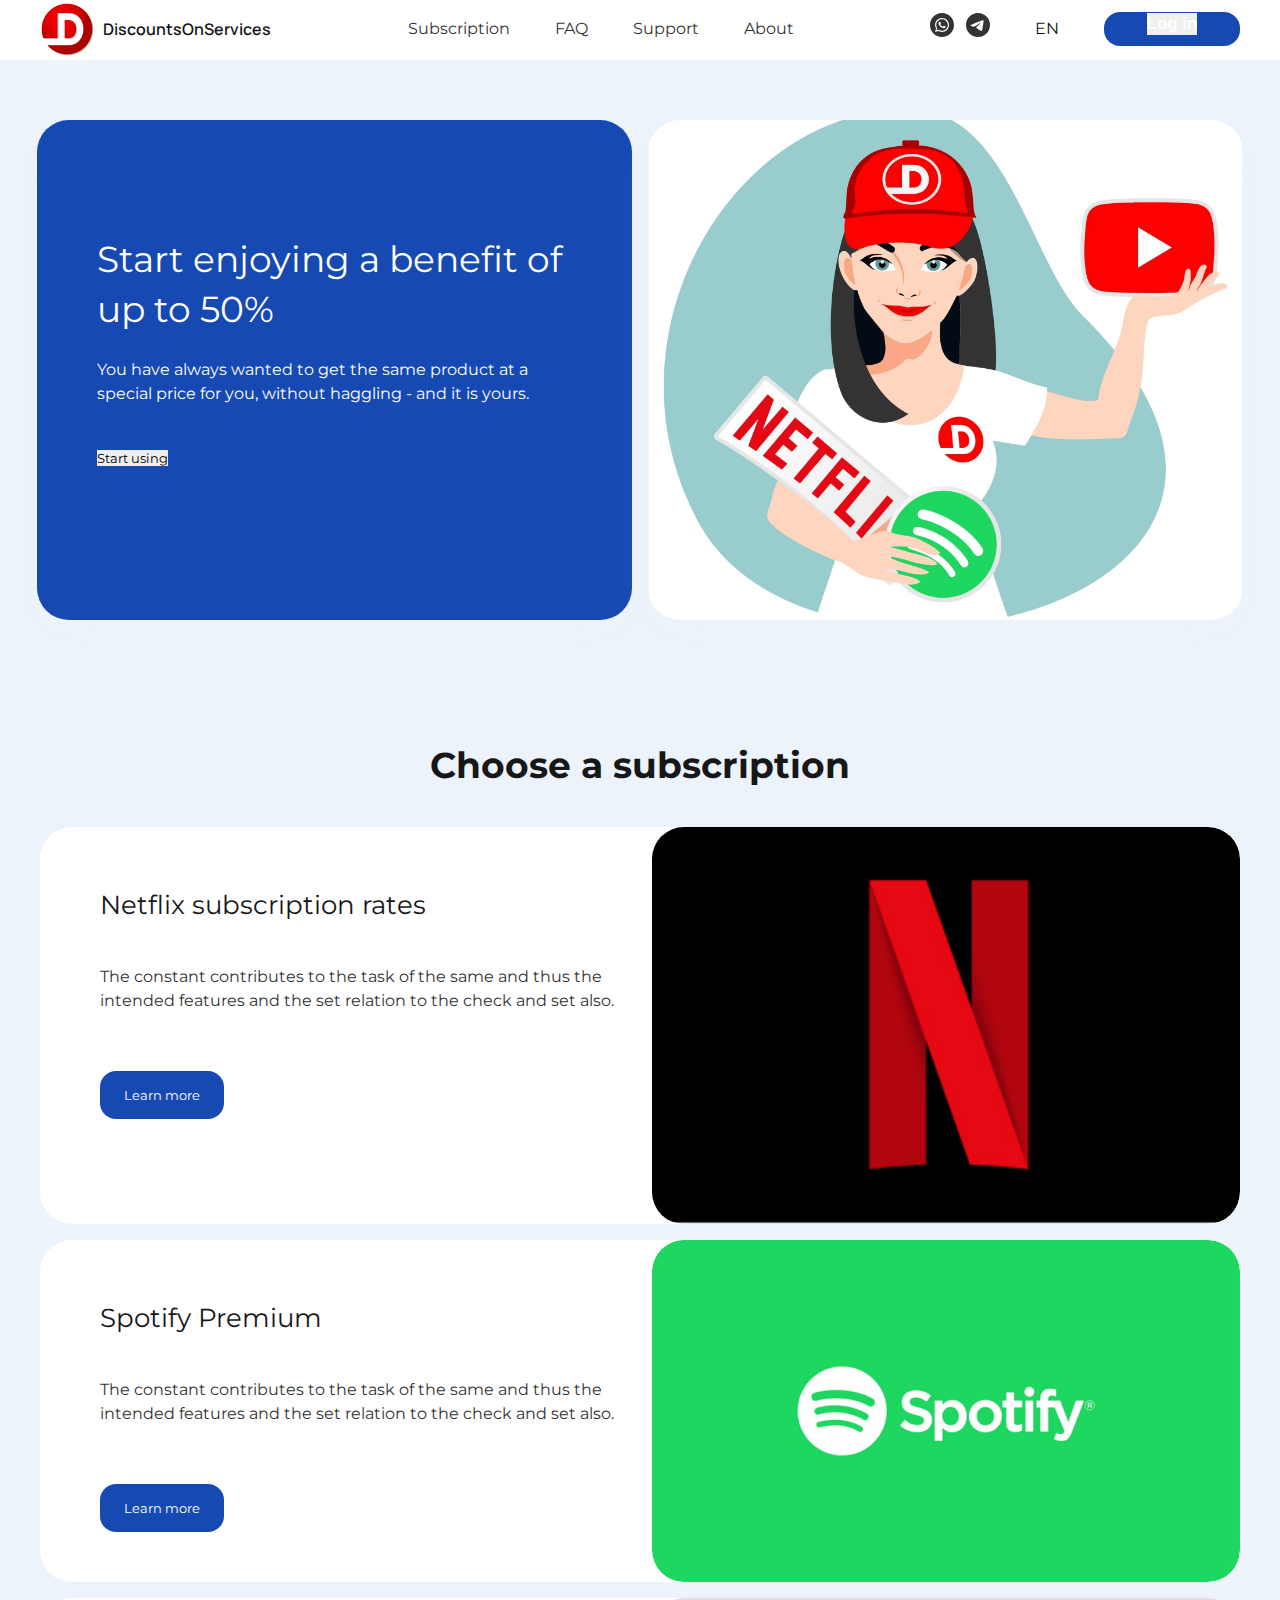
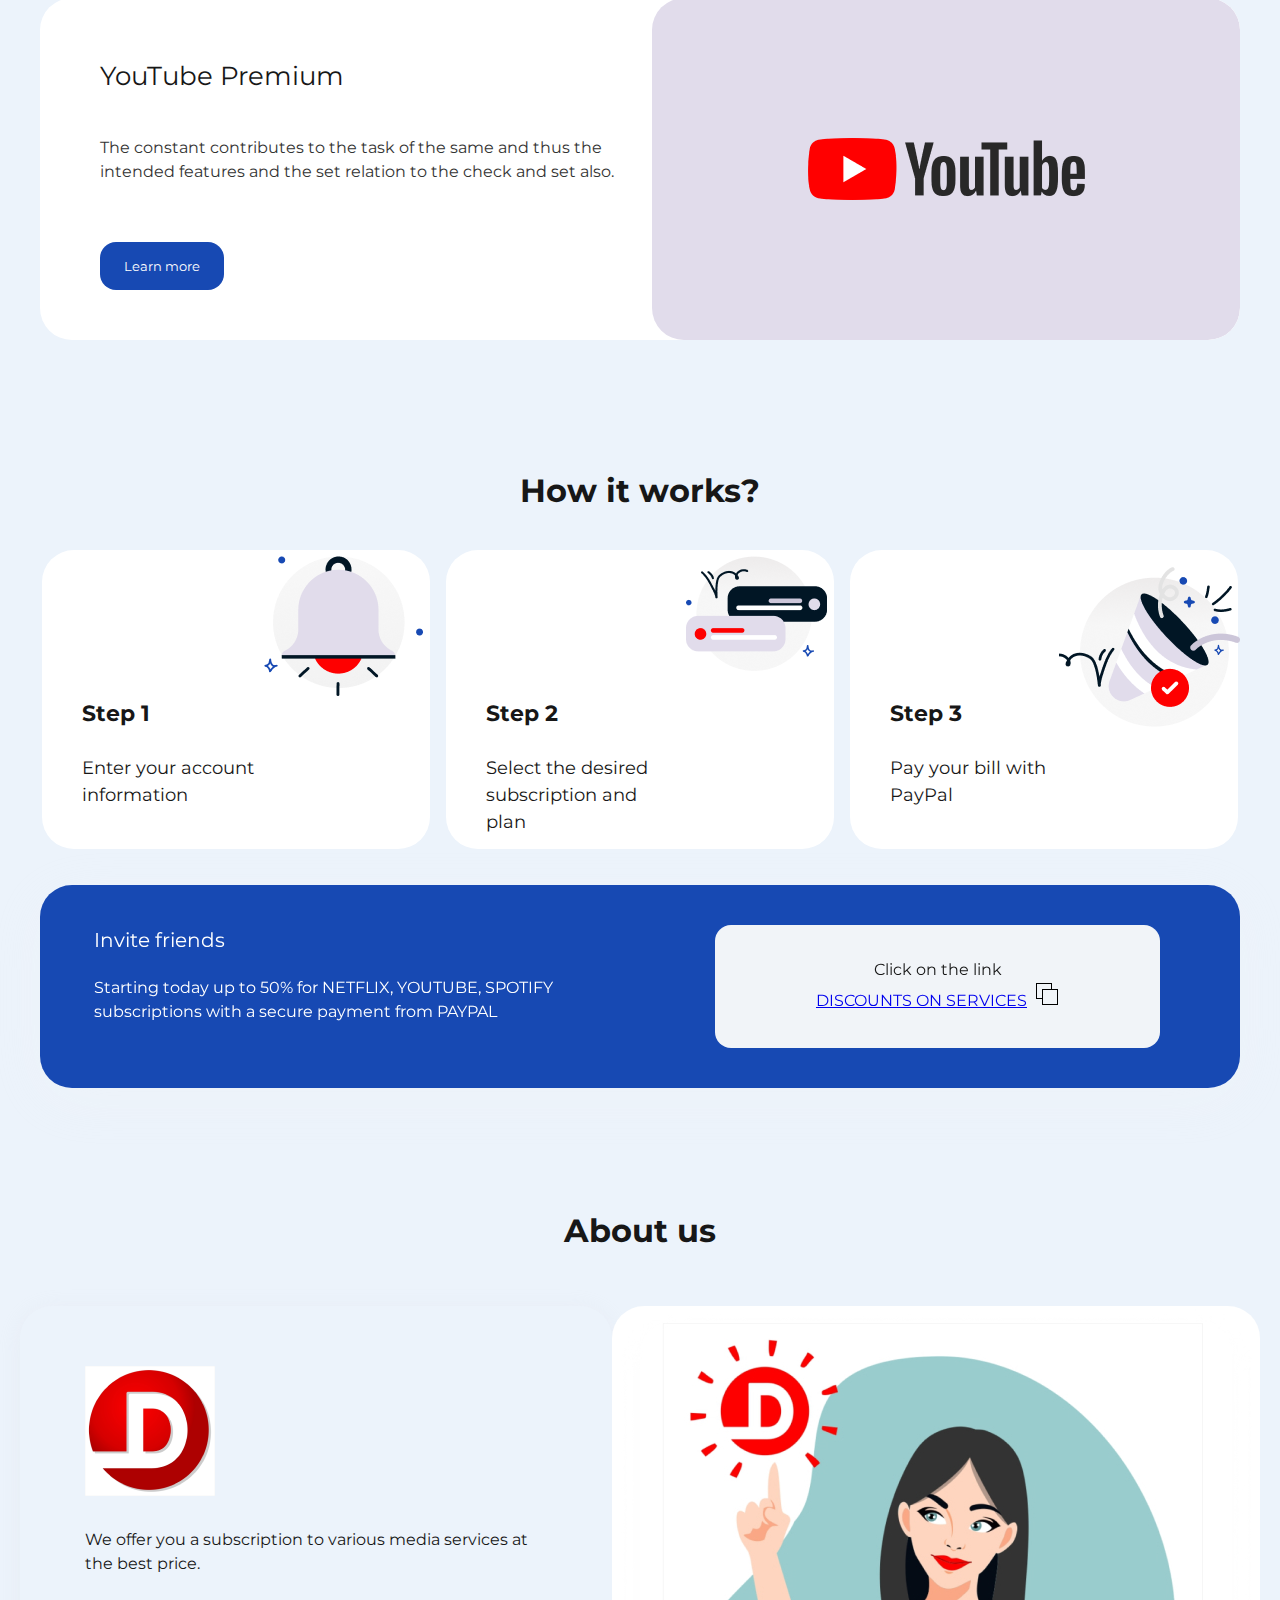
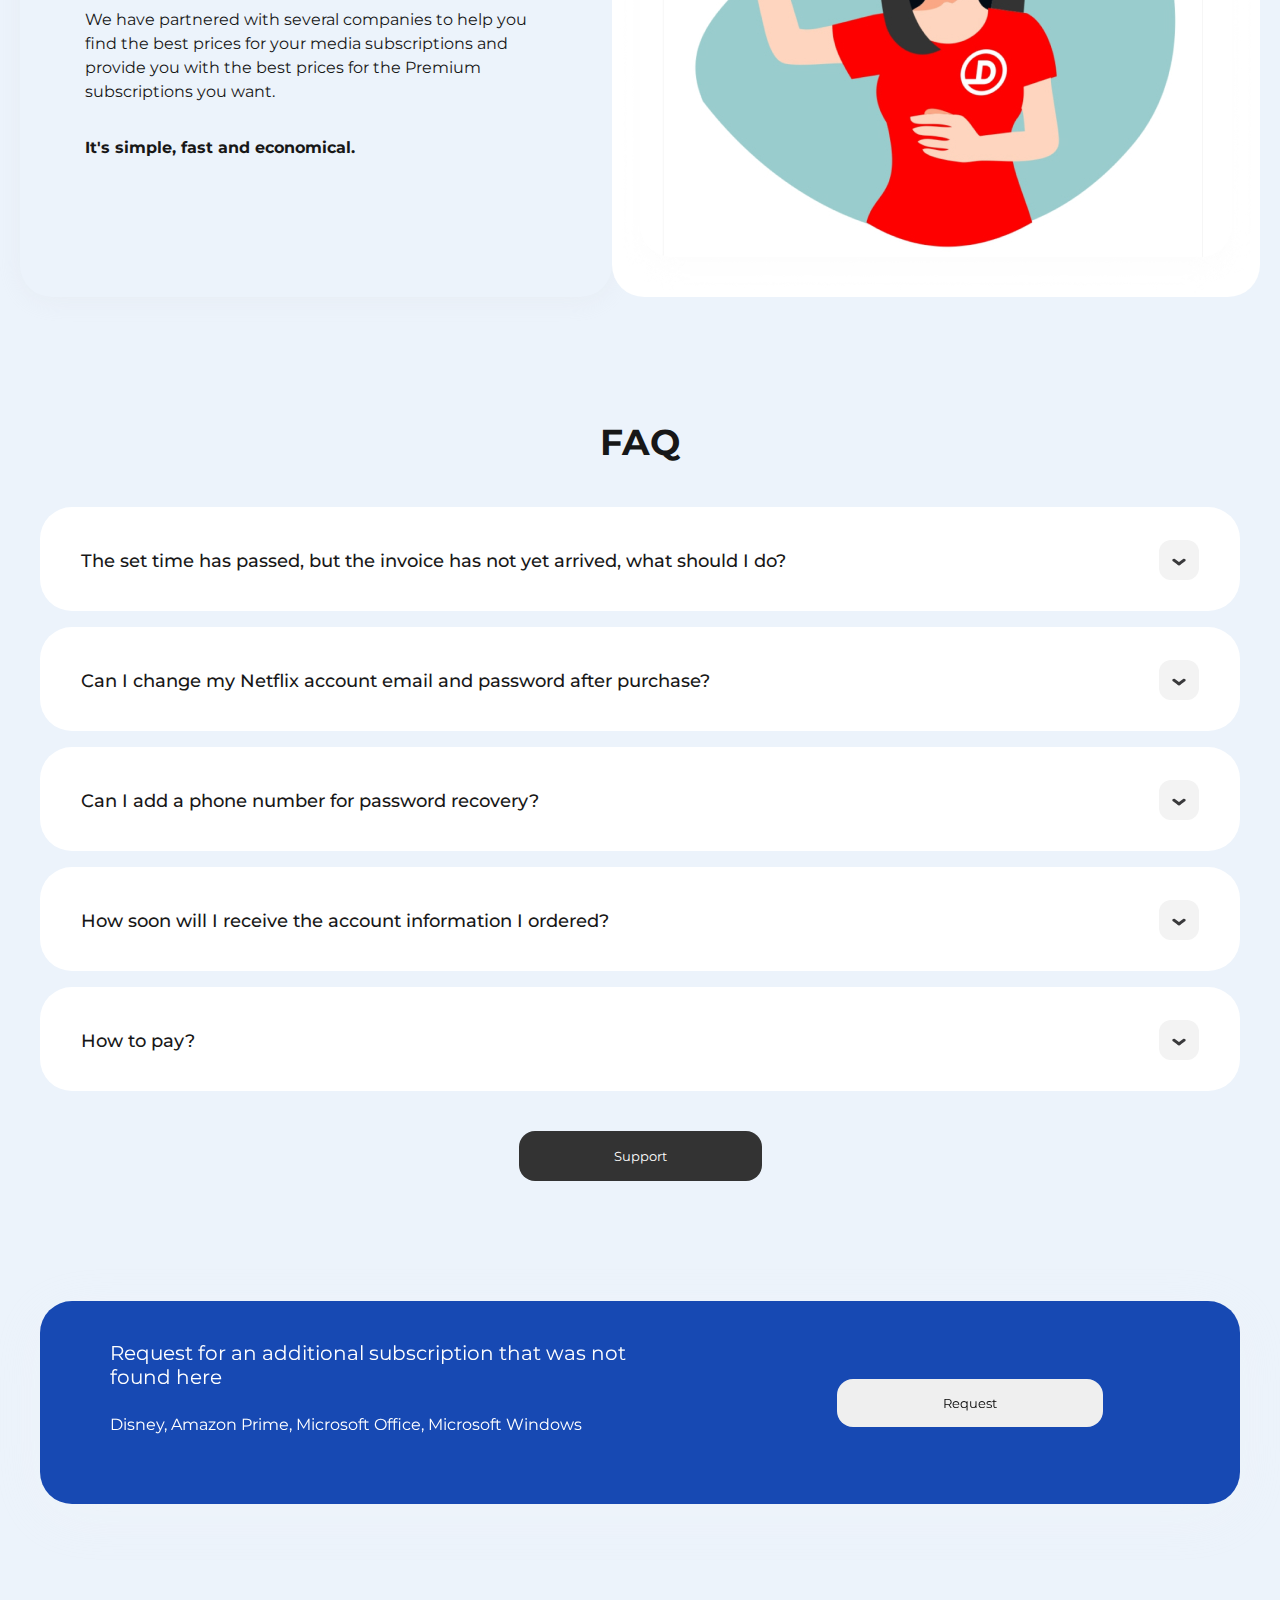
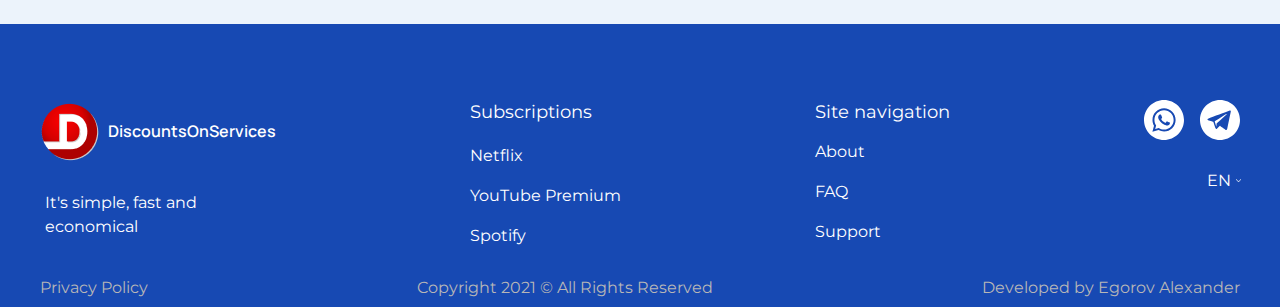
==== index.html @ fcfe224b "added MultiPage 'Only Desktop'" ====
<!DOCTYPE html>
<html lang="en, ru">

<head>
		<meta charset="utf-8"/>
		<!-- <base href="/"> -->

		<title>Simple Starter</title>
		<meta name="description" content="Simple Starter Description"/>

		<meta name="viewport"
					content="width=device-width, initial-scale=1.0, minimum-scale=1.0, maximum-scale=1.0, user-scalable=no"/>

		<link rel="icon" href="images/favicon.png"/>
		<meta property="og:image" content="images/preview.jpg"/>

		<!-- <link rel="stylesheet" href="libs/bootstrap/css/bootstrap-reboot.min.css"> -->
		<link rel="stylesheet" href="libs/bootstrap/css/bootstrap-grid.min.css"/>
		<link rel="stylesheet" href="libs/bootstrap/css/bootstrap.min.css">
		<link href="https://fonts.googleapis.com/css?family=Nunito:regular,500,600,700,800" rel="stylesheet"/>
		<link href="https://fonts.googleapis.com/css?family=Montserrat:regular,500,800" rel="stylesheet"/>
		<link href="https://fonts.googleapis.com/css?family=Inter:regular,500,600,800" rel="stylesheet"/>
		<link href="https://fonts.googleapis.com/css?family=Manrope:regular,500,600,700,800" rel="stylesheet"/>
		<link rel="stylesheet" href="css/main.css"/>
		<link rel="stylesheet" href="css/media.css"/>
</head>


<div class="wrapper">
		<header class="header">
				<div class="container">
						<div class="header__inner">
								<div class="header__logo">
										<div class="header__logo-img">
												<img src="images/logo.png" alt="logo">
										</div>
										<div class="header__logo-text">DiscountsOnServices</div>
								</div>
								<div class="header__menu menu-index">
										<nav class="menu__body">
												<ul class="menu__list">
														<li class="menu__item"><a href="#" class="menu__link">Subscription</a>
																<div class="dropdown-content">
																		<a href="netflix.html">Netflix</a>
																		<a href="youtube.html">YouTube Premium</a>
																		<a href="spotify.html">Spotify</a>
																</div>
														</li>
														<li class="menu__item"><a href="#" class="menu__link">FAQ</a></li>
														<li class="menu__item"><a href="#" class="menu__link">Support</a></li>
														<li class="menu__item"><a href="#" class="menu__link">About</a></li>
												</ul>
										</nav>
								</div>
								<div class="header__links">
										<div class="header__social">
												<div class="header__social-icon">
														<svg class="svg-icon" xmlns="http://www.w3.org/2000/svg" width="24" height="24"
																 viewBox="0 0 24 24">
																<path
																				d="M12.031 6.172c-3.181 0-5.767 2.586-5.768 5.766-.001 1.298.38 2.27 1.019 3.287l-.582 2.128 2.182-.573c.978.58 1.911.928 3.145.929 3.178 0 5.767-2.587 5.768-5.766.001-3.187-2.575-5.77-5.764-5.771zm3.392 8.244c-.144.405-.837.774-1.17.824-.299.045-.677.063-1.092-.069-.252-.08-.575-.187-.988-.365-1.739-.751-2.874-2.502-2.961-2.617-.087-.116-.708-.94-.708-1.793s.448-1.273.607-1.446c.159-.173.346-.217.462-.217l.332.006c.106.005.249-.04.39.298.144.347.491 1.2.534 1.287.043.087.072.188.014.304-.058.116-.087.188-.173.289l-.26.304c-.087.086-.177.18-.076.354.101.174.449.741.964 1.201.662.591 1.221.774 1.394.86s.274.072.376-.043c.101-.116.433-.506.549-.68.116-.173.231-.145.39-.087s1.011.477 1.184.564.289.13.332.202c.045.072.045.419-.1.824zm-3.423-14.416c-6.627 0-12 5.373-12 12s5.373 12 12 12 12-5.373 12-12-5.373-12-12-12zm.029 18.88c-1.161 0-2.305-.292-3.318-.844l-3.677.964.984-3.595c-.607-1.052-.927-2.246-.926-3.468.001-3.825 3.113-6.937 6.937-6.937 1.856.001 3.598.723 4.907 2.034 1.31 1.311 2.031 3.054 2.03 4.908-.001 3.825-3.113 6.938-6.937 6.938z"/>
														</svg>
												</div>
												<div class="header__social-icon">
														<svg class="svg-icon" role="img" width="24" height="24" viewBox="0 0 24 24"
																 xmlns="http://www.w3.org/2000/svg">
																<path
																				d="M11.944 0A12 12 0 0 0 0 12a12 12 0 0 0 12 12 12 12 0 0 0 12-12A12 12 0 0 0 12 0a12 12 0 0 0-.056 0zm4.962 7.224c.1-.002.321.023.465.14a.506.506 0 0 1 .171.325c.016.093.036.306.02.472-.18 1.898-.962 6.502-1.36 8.627-.168.9-.499 1.201-.82 1.23-.696.065-1.225-.46-1.9-.902-1.056-.693-1.653-1.124-2.678-1.8-1.185-.78-.417-1.21.258-1.91.177-.184 3.247-2.977 3.307-3.23.007-.032.014-.15-.056-.212s-.174-.041-.249-.024c-.106.024-1.793 1.14-5.061 3.345-.48.33-.913.49-1.302.48-.428-.008-1.252-.241-1.865-.44-.752-.245-1.349-.374-1.297-.789.027-.216.325-.437.893-.663 3.498-1.524 5.83-2.529 6.998-3.014 3.332-1.386 4.025-1.627 4.476-1.635z"/>
														</svg>
												</div>
										</div>
										<div class="header__lang">
												<div class="dropdown">
														<div class="dropbtn">EN</div>
														<div class="dropdown-content-lang">
																<a href="#">English</a>
																<a href="#">Russian</a>
																<a href="#">Ukraine</a>
														</div>
												</div>
										</div>
										<div class="header__button">
												<button class="btn">Log in</button>
										</div>
								</div>
						</div>
				</div>
		</header>

		<section class="start">
				<div class="container">
						<div class="start__wrapper">
								<div class="start__inner">
										<div class="start__content">
												<div class="start__title">
														Start enjoying a benefit
														of up to 50%
												</div>
												<div class="start__text">
														You have always wanted to get the same product at a special price for you, without haggling
														- and it
														is yours.
												</div>
												<div class="start__button">
														<button type="button" class="star__btn">Start using</button>
												</div>

										</div>
										<div class="start__img">
												<img src="images/002_1024.jpg" alt="image">
										</div>
								</div>
						</div>
				</div>
		</section>

		<section class="subscription">
				<div class="container">
						<div class="subscription__inner">
								<div class="subscription__title title">
										Choose a subscription
								</div>
								<div class="subscription__card">
										<div class="subscription__item">
												<div class="subscription__content">
														<div class="subscription__content-title">Netflix subscription rates</div>
														<div class="subscription__content-text">The constant contributes to the task of the same and
																thus the intended
																features and the set relation to the check and set also.
														</div>
														<div class="subscription__content-button">
																<button class="subscription-btn">Learn more</button>
														</div>
												</div>
												<div class="subscription__content-image">
														<img src="images/netflix.jpg" alt="netflix"/>
												</div>
										</div>
										<div class="subscription__item">
												<div class="subscription__content">
														<div class="subscription__content-title">Spotify Premium</div>
														<div class="subscription__content-text">The constant contributes to the task of the same and
																thus the intended
																features and the set relation to the check and set also.
														</div>
														<div class="subscription__content-button">
																<button class="subscription-btn">Learn more</button>
														</div>
												</div>
												<div class="subscription__content-image">
														<img src="images/spotofy.jpg" alt="netflix">
												</div>
										</div>
										<div class="subscription__item youtube-sub">
												<div class="subscription__content">
														<div class="subscription__content-title">YouTube Premium</div>
														<div class="subscription__content-text">The constant contributes to the task of the same and
																thus the intended
																features and the set relation to the check and set also.
														</div>
														<div class="subscription__content-button">
																<button class="subscription-btn">Learn more</button>
														</div>
												</div>
												<div class="subscription__content-image">
														<img src="images/image%205.png" alt="netflix">
												</div>
										</div>

								</div>
						</div>
				</div>
		</section>
		<section class="works">
				<div class="container">
						<div class="works__inner">
								<div class="works__title">How it works?</div>
								<div class="works__card">
										<div class="works__item">
												<div class="works__icon">
														<img src="images/works1.png" alt="works">
												</div>
												<div class="works__content">
														<div class="works__content-title">Step 1</div>
														<div class="works__content-text">Enter your account information</div>
												</div>
										</div>
										<div class="works__item">
												<div class="works__icon">
														<img src="images/works2.png" alt="works">
												</div>
												<div class="works__content">
														<div class="works__content-title">Step 2</div>
														<div class="works__content-text">Select the desired subscription and plan</div>
												</div>
										</div>
										<div class="works__item">
												<div class="works__icon">
														<img src="images/works3.png" alt="works">
												</div>
												<div class="works__content">
														<div class="works__content-title">Step 3</div>
														<div class="works__content-text">Pay your bill with PayPal</div>
												</div>
										</div>
								</div>
						</div>
						<div class="friends">
								<div class="friends__content">
										<div class="friends__title">Invite friends</div>
										<div class="friends__text">Starting today up to 50% for NETFLIX, YOUTUBE, SPOTIFY
												subscriptions with a
												secure payment from PAYPAL
										</div>
								</div>
								<div class="friends__link">
										<div class="friends__link-title">Click on the link</div>
										<div class="friends__link-copy"><a href="https://t.me/DiscountsOnServices_bot?start=343964809">Discounts
												On Services</a><span class="friends__link-svg"><svg width="24" height="24"
																																						xmlns="http://www.w3.org/2000/svg"
																																						fill-rule="evenodd"
																																						clip-rule="evenodd">
										<path d="M17 7h6v16h-16v-6h-6v-16h16v6zm5 1h-14v14h14v-14zm-6-1v-5h-14v14h5v-9h9z"/>
									</svg></span></div>
								</div>
						</div>
				</div>
		</section>
		<div class="about">
				<div class="container">
						<div class="about__inner">
								<div class="about__title">About us</div>
								<div class="about__content">
										<div class="about__simple">
												<div class="about__simple-content">
														<div class="about__simple-icon">
																<img src="images/about-logo.png" alt="">
														</div>
														<p class="about__simple-text">We offer you a subscription to various media services at the best
																price.</p>
														<p class="about__simple-text">We have partnered with several companies to help you find the best
																prices for your
																media subscriptions and provide you with the best prices for the Premium subscriptions
																you want.</p>
														<p class="about__simple-text"><b>It's simple, fast and economical.</b></p>
												</div>
										</div>
										<div class="about__image">
												<img src="images/about-image.jpg" alt="">
										</div>
								</div>
						</div>
				</div>
		</div>
		<section class="faq">
				<div class="container">
						<div class="faq__inner">
								<div class="faq__title title">FAQ</div>
								<div class="faq__menu">
										<ul class="faq-menu__list">
												<li class="faq-menu__item">
														<div class="faq-item__content">
																The set time has passed, but the invoice has not yet arrived, what should I do?
														</div>
														<ul class="faq-sub-menu__list">
																<li class="faq-sub-menu__item">
																		<div class="faq-sub-item__content">Какой-то текст, появится в будующем</div>
																</li>
														</ul>
												</li>
												<li class="faq-menu__item">
														<div class="faq-item__content">
																Can I change my Netflix account email and password after purchase?
														</div>
														<ul class="faq-sub-menu__list">
																<li class="faq-sub-menu__item">
																		<div class="faq-sub-item__content">Какой-то текст, появится в будующем</div>
																</li>
														</ul>
												</li>
												<li class="faq-menu__item">
														<div class="faq-item__content">
																Can I add a phone number for password recovery?
														</div>
														<ul class="faq-sub-menu__list">
																<li class="faq-sub-menu__item">
																		<div class="faq-sub-item__content">Какой-то текст, появится в будующем</div>
																</li>
														</ul>
												</li>
												<li class="faq-menu__item">
														<div class="faq-item__content">
																How soon will I receive the account information I ordered?
														</div>
														<ul class="faq-sub-menu__list">
																<li class="faq-sub-menu__item">
																		<div class="faq-sub-item__content">Какой-то текст, появится в будующем</div>
																</li>
														</ul>
												</li>
												<li class="faq-menu__item">
														<div class="faq-item__content">
																How to pay?
														</div>
														<ul class="faq-sub-menu__list">
																<li class="faq-sub-menu__item">
																		<div class="faq-sub-item__content">Payment options we currently have: PayPal,
																				Bitcoin.
																		</div>
																</li>
														</ul>
												</li>
										</ul>
								</div>
								<div class="faq__button">
										<button class="faqBtn" type="button">Support</button>
								</div>
								<div class="friends friends-home-page">
										<div class="friends__content friends-home-page__content">
												<div class="friends__title friends-home-page__title">Request for an additional subscription that
														was not
														found here
												</div>
												<div class="friends__text friends-home-page__text">Disney, Amazon Prime, Microsoft Office,
														Microsoft Windows
												</div>
										</div>
										<div class="friends__link friends-home-page__link">
												<button class="faq__links">Request</button>
										</div>
								</div>
						</div>
				</div>

		</section>


		<footer class="footer">
				<div class="container">
						<div class="footer__inner">
								<div class="footer__logo">
										<div class="header__logo">
												<div class="header__logo-img">
														<a href="index.html"><img src="images/footerLogo.png" alt="logo"></a>
												</div>
												<div class="header__logo-text">DiscountsOnServices</div>
										</div>
										<div class="footer__logo-text">
												It's simple, fast and economical
										</div>
								</div>
								<div class="footer__subscriptions">
										<div class="subscriptions__title">
												Subscriptions
										</div>
										<ul class="subscript__site">
												<li class="subscript__item"><a href="netflix.html">Netflix</a></li>
												<li class="subscript__item"><a href="youtube.html">YouTube Premium</a></li>
												<li class="subscript__item"><a href="spotify.html">Spotify</a></li>
										</ul>
								</div>
								<div class="footer__nav">
										<div class="subscriptions__title">
												Site navigation
										</div>
										<ul class="subscriptions__site">
												<li class="subscriptions__item"><a href="#">About</a></li>
												<li class="subscriptions__item"><a href="#">FAQ</a></li>
												<li class="subscriptions__item"><a href="#">Support</a></li>
										</ul>
								</div>
								<div class="footer__social">
										<div class="header__social">
												<div class="header__social-icon">
														<svg class="svg-icon" xmlns="http://www.w3.org/2000/svg" width="40" height="40"
																 viewBox="0 0 24 24">
																<path
																				d="M12.031 6.172c-3.181 0-5.767 2.586-5.768 5.766-.001 1.298.38 2.27 1.019 3.287l-.582 2.128 2.182-.573c.978.58 1.911.928 3.145.929 3.178 0 5.767-2.587 5.768-5.766.001-3.187-2.575-5.77-5.764-5.771zm3.392 8.244c-.144.405-.837.774-1.17.824-.299.045-.677.063-1.092-.069-.252-.08-.575-.187-.988-.365-1.739-.751-2.874-2.502-2.961-2.617-.087-.116-.708-.94-.708-1.793s.448-1.273.607-1.446c.159-.173.346-.217.462-.217l.332.006c.106.005.249-.04.39.298.144.347.491 1.2.534 1.287.043.087.072.188.014.304-.058.116-.087.188-.173.289l-.26.304c-.087.086-.177.18-.076.354.101.174.449.741.964 1.201.662.591 1.221.774 1.394.86s.274.072.376-.043c.101-.116.433-.506.549-.68.116-.173.231-.145.39-.087s1.011.477 1.184.564.289.13.332.202c.045.072.045.419-.1.824zm-3.423-14.416c-6.627 0-12 5.373-12 12s5.373 12 12 12 12-5.373 12-12-5.373-12-12-12zm.029 18.88c-1.161 0-2.305-.292-3.318-.844l-3.677.964.984-3.595c-.607-1.052-.927-2.246-.926-3.468.001-3.825 3.113-6.937 6.937-6.937 1.856.001 3.598.723 4.907 2.034 1.31 1.311 2.031 3.054 2.03 4.908-.001 3.825-3.113 6.938-6.937 6.938z"/>
														</svg>
												</div>
												<div class="header__social-icon">
														<svg class="svg-icon" width="40" height="40" xmlns="http://www.w3.org/2000/svg"
																 xml:space="preserve"
																 style="fill-rule:evenodd;clip-rule:evenodd;stroke-linejoin:round;stroke-miterlimit:1.41421;"
																 viewBox="0 0 24 24">
											<path
															d="M12,0c-6.626,0 -12,5.372 -12,12c0,6.627 5.374,12 12,12c6.627,0 12,-5.373 12,-12c0,-6.628 -5.373,-12 -12,-12Zm3.224,17.871c0.188,0.133 0.43,0.166 0.646,0.085c0.215,-0.082 0.374,-0.267 0.422,-0.491c0.507,-2.382 1.737,-8.412 2.198,-10.578c0.035,-0.164 -0.023,-0.334 -0.151,-0.443c-0.129,-0.109 -0.307,-0.14 -0.465,-0.082c-2.446,0.906 -9.979,3.732 -13.058,4.871c-0.195,0.073 -0.322,0.26 -0.316,0.467c0.007,0.206 0.146,0.385 0.346,0.445c1.381,0.413 3.193,0.988 3.193,0.988c0,0 0.847,2.558 1.288,3.858c0.056,0.164 0.184,0.292 0.352,0.336c0.169,0.044 0.348,-0.002 0.474,-0.121c0.709,-0.669 1.805,-1.704 1.805,-1.704c0,0 2.084,1.527 3.266,2.369Zm-6.423,-5.062l0.98,3.231l0.218,-2.046c0,0 3.783,-3.413 5.941,-5.358c0.063,-0.057 0.071,-0.153 0.019,-0.22c-0.052,-0.067 -0.148,-0.083 -0.219,-0.037c-2.5,1.596 -6.939,4.43 -6.939,4.43Z"/>
										</svg>
												</div>
										</div>
										<div class="header__lang">
												<div class="dropdown">
														<div class="dropbtn">EN</div>
														<div class="dropdown-content-lang">
																<a href="#">English</a>
																<a href="#">Russian</a>
																<a href="#">Ukraine</a>
														</div>
												</div>
										</div>
								</div>
						</div>
						<div class="copyright__content">
								<div class="privacy">
										Privacy Policy
								</div>
								<div class="copy">
										Copyright 2021 © All Rights Reserved
								</div>
								<div class="devBy">
										Developed by Egorov Alexander
								</div>
						</div>
				</div>
		</footer>
</div>

<script src="libs/jquery/jquery-3.6.0.min.js" defer></script>
<script src="js/common.js" defer></script>

</html>
---- css/main.css ----
@charset "UTF-8";
/*Обнуление*/
* {
  padding: 0;
  margin: 0;
  border: 0;
}

*,
*:before,
*:after {
  -webkit-box-sizing: border-box;
  box-sizing: border-box;
}

:focus,
:active {
  outline: none;
}

a:focus,
a:active {
  outline: none;
}

nav,
footer,
header,
aside {
  display: block;
}

html,
body {
  height: 100%;
  width: 100%;
  font-size: 100%;
  line-height: 1;
  font-size: 14px;
  -ms-text-size-adjust: 100%;
  -moz-text-size-adjust: 100%;
  -webkit-text-size-adjust: 100%;
}

input,
button,
textarea {
  font-family: inherit;
}

input::-ms-clear {
  display: none;
}

button {
  cursor: pointer;
}

button::-moz-focus-inner {
  padding: 0;
  border: 0;
}

a,
a:visited {
  text-decoration: none;
}

a:hover {
  text-decoration: none;
}

ul {
  padding: 0;
  margin: 0;
}

ul li {
  list-style: none;
  padding: 0;
  margin: 0;
}

img {
  vertical-align: top;
}

h1,
h2,
h3,
h4,
h5,
h6 {
  font-size: inherit;
  font-weight: 400;
}

/*--------------------*/
body {
  font-family: "Montserrat", "Nunito", serif;
  background: #ecf3fb;
  color: #171717;
  font-size: 16px;
  font-weight: 400;
  line-height: 150%;
}

.wrapper {
  min-height: 100%;
  overflow: hidden;
}

.container {
  width: 1200px;
  margin: 0 auto;
}

.header {
  height: 60px;
  background-color: #fff;
}
.header__inner {
  display: -webkit-box;
  display: -ms-flexbox;
  display: flex;
  -webkit-box-pack: justify;
  -ms-flex-pack: justify;
  justify-content: space-between;
  -webkit-box-align: center;
  -ms-flex-align: center;
  align-items: center;
}
.header__logo {
  display: -webkit-box;
  display: -ms-flexbox;
  display: flex;
  -webkit-box-align: center;
  -ms-flex-align: center;
  align-items: center;
}
.header__logo-img {
  margin-top: 2px;
}
.header__logo-img img {
  width: 100%;
  display: block;
}
.header__logo-text {
  font-family: Manrope, serif;
  font-weight: 600;
  margin-left: 8px;
  color: #171717;
}
.header__links {
  display: -webkit-box;
  display: -ms-flexbox;
  display: flex;
  -webkit-box-pack: justify;
  -ms-flex-pack: justify;
  justify-content: space-between;
  gap: 40px;
}
.header__social {
  display: -webkit-box;
  display: -ms-flexbox;
  display: flex;
  -webkit-box-align: center;
  -ms-flex-align: center;
  align-items: center;
  gap: 12px;
}
.header__social-icon {
  cursor: pointer;
}
.header__social-icon .svg-icon {
  fill: #333;
}
.header__social-icon svg:hover {
  fill: #1749b3;
  -webkit-transition: all 0.3s ease-in;
  transition: all 0.3s ease-in;
}
.header__social-icon svg:active {
  fill: #4b84fd;
  -webkit-transition: all 0.3s ease-in;
  transition: all 0.3s ease-in;
}
.header__lang {
  display: -webkit-box;
  display: -ms-flexbox;
  display: flex;
  -webkit-box-align: center;
  -ms-flex-align: center;
  align-items: center;
}
.header__button {
  min-width: 136px;
  background-color: #1749b3;
  border-radius: 16px;
  text-align: center;
  padding: 0 5px;
  -webkit-transition: all 0.3s ease-in;
  transition: all 0.3s ease-in;
}
.header__button:hover {
  background-color: #fff;
  border: 1px solid #1749b3;
  -webkit-transition: all 0.3s ease-in;
  transition: all 0.3s ease-in;
}
.header__button:hover .btn {
  color: #171717;
  -webkit-transition: all 0.3s ease-in;
  transition: all 0.3s ease-in;
}
.header__button:active {
  border: none;
  background: #4b84fd;
  -webkit-transition: all 0.3s ease-in;
  transition: all 0.3s ease-in;
}
.header__button:active .btn {
  color: #fff;
  -webkit-transition: all 0.3s ease-in;
  transition: all 0.3s ease-in;
}

.menu__list {
  display: -webkit-box;
  display: -ms-flexbox;
  display: flex;
  gap: 45px;
  margin: 0;
  position: relative;
}
.menu__item:first-child:after {
  background: rgba(0, 0, 0, 0) url("https://cdn3.iconfinder.com/data/icons/google-material-design-icons/48/ic_keyboard_arrow_down_48px-16.png") no-repeat scroll center center;
  content: "";
  height: 16px;
  position: absolute;
  left: 103px;
  top: 5px;
  width: 16px;
}
.menu__link {
  color: #333;
  -webkit-transition: all 0.3s ease-in;
  transition: all 0.3s ease-in;
}
.menu__link:hover {
  color: #1749b3;
  -webkit-transition: all 0.3s ease-in;
  transition: all 0.3s ease-in;
}
.menu__link:active {
  color: #4b84fd;
  -webkit-transition: all 0.3s ease-in;
  transition: all 0.3s ease-in;
}

.dropdown-content {
  display: none;
  position: absolute;
  top: 50px;
  left: 0;
  background-color: #f9f9f9;
  color: #333;
  width: 205px;
  -webkit-box-shadow: 0 20px 48px rgba(177, 177, 177, 0.4);
          box-shadow: 0 20px 48px rgba(177, 177, 177, 0.4);
  border-radius: 16px;
  -webkit-transition: all 0.6s;
  transition: all 0.6s;
}
.dropdown-content:active, .dropdown-content .dropdown-content-lang.active {
  display: block;
  -webkit-transition: all 0.6s;
  transition: all 0.6s;
}
.dropdown-content a {
  color: #333;
  text-decoration: none;
  display: block;
  padding: 25px 25px 5px 25px;
  -webkit-transition: all 0.3s ease-in;
  transition: all 0.3s ease-in;
}
.dropdown-content a:last-child {
  padding-top: 20px;
  padding-bottom: 25px;
}
.dropdown-content a:hover {
  color: #1749b3;
  -webkit-transition: all 0.3s ease-in;
  transition: all 0.3s ease-in;
}
.dropdown-content.active {
  display: block;
  -webkit-transition: all 0.6s;
  transition: all 0.6s;
}

.dropdown {
  position: relative;
  display: inline-block;
}

.dropbtn {
  padding: 5px;
  cursor: pointer;
}
.dropbtn:after {
  background: rgba(0, 0, 0, 0) url("https://cdn3.iconfinder.com/data/icons/google-material-design-icons/48/ic_keyboard_arrow_down_48px-16.png") no-repeat scroll center center;
  content: "";
  height: 16px;
  position: absolute;
  left: 28px;
  top: 9px;
  width: 16px;
}

.dropdown-content-lang {
  display: none;
  position: absolute;
  top: 55px;
  left: 0;
  background-color: #f9f9f9;
  color: #333;
  -webkit-box-shadow: 0 20px 48px rgba(177, 177, 177, 0.4);
  box-shadow: 0 20px 48px rgba(177, 177, 177, 0.4);
  border-radius: 16px;
  width: 114px;
  -webkit-transition: all 0.6s;
  transition: all 0.6s;
}
.dropdown-content-lang a {
  color: #333;
  text-decoration: none;
  display: block;
  padding: 25px 25px 5px 25px;
  -webkit-transition: all 0.3s ease-in;
  transition: all 0.3s ease-in;
}
.dropdown-content-lang a:last-child {
  padding-top: 20px;
  padding-bottom: 25px;
}
.dropdown-content-lang a:hover {
  color: #1749b3;
  -webkit-transition: all 0.3s ease-in;
  transition: all 0.3s ease-in;
}
.dropdown-content-lang.active {
  display: block;
  -webkit-transition: all 0.6s;
  transition: all 0.6s;
}

.btn {
  color: #fff;
  font-size: 17px;
  line-height: 22px;
  font-weight: 700;
  font-family: Arial, Helvetica, sans-serif;
}

.btn-check:focus + .btn,
.btn:focus {
  outline: 0;
  -webkit-box-shadow: none;
  box-shadow: none;
}

.start {
  margin-top: 60px;
}
.start__wrapper {
  display: -webkit-box;
  display: -ms-flexbox;
  display: flex;
  -webkit-box-orient: vertical;
  -webkit-box-direction: normal;
      -ms-flex-direction: column;
          flex-direction: column;
  -webkit-box-align: center;
      -ms-flex-align: center;
          align-items: center;
}
.start__inner {
  display: -webkit-box;
  display: -ms-flexbox;
  display: flex;
  gap: 16px;
}
.start__content {
  width: 595px;
  max-height: 500px;
  background-color: #1749b3;
  border-radius: 32px;
  display: -webkit-box;
  display: -ms-flexbox;
  display: flex;
  -webkit-box-orient: vertical;
  -webkit-box-direction: normal;
      -ms-flex-direction: column;
          flex-direction: column;
  padding: 114px 60px;
  color: #FFF;
  -webkit-box-shadow: 0 12px 28px rgba(244, 245, 245, 0.2);
          box-shadow: 0 12px 28px rgba(244, 245, 245, 0.2);
}
.start__title {
  font-size: 36px;
  line-height: 50px;
  margin-bottom: 24px;
}
.start__text {
  margin-bottom: 40px;
}
.start__img {
  width: 595px;
  height: 500px;
  border-radius: 32px;
  -webkit-box-shadow: 0 12px 28px rgba(244, 245, 245, 0.2);
          box-shadow: 0 12px 28px rgba(244, 245, 245, 0.2);
  overflow: hidden;
}
.start__img img {
  width: 100%;
  height: 100%;
  -o-object-fit: cover;
     object-fit: cover;
  display: block;
}
.start__btn {
  width: 207px;
  min-height: 54px;
  border-radius: 16px;
  font-size: 17px;
  background-color: #FFF;
  color: #171717;
}

.subscription {
  margin-top: 120px;
}
.subscription__inner {
  display: -webkit-box;
  display: -ms-flexbox;
  display: flex;
  -webkit-box-orient: vertical;
  -webkit-box-direction: normal;
      -ms-flex-direction: column;
          flex-direction: column;
  -webkit-box-align: center;
      -ms-flex-align: center;
          align-items: center;
}
.subscription__card {
  display: -webkit-box;
  display: -ms-flexbox;
  display: flex;
  -webkit-box-orient: vertical;
  -webkit-box-direction: normal;
      -ms-flex-direction: column;
          flex-direction: column;
  gap: 16px;
  margin-top: 37px;
}
.subscription__item {
  display: -webkit-box;
  display: -ms-flexbox;
  display: flex;
  background: #FFFFFF;
  min-height: 342px;
  border-radius: 32px;
  overflow: hidden;
}
.subscription__content {
  display: -webkit-box;
  display: -ms-flexbox;
  display: flex;
  -webkit-box-orient: vertical;
  -webkit-box-direction: normal;
      -ms-flex-direction: column;
          flex-direction: column;
  gap: 20px;
  width: 612px;
}
.subscription__content-title {
  font-size: 26px;
  line-height: 36px;
  color: #171717;
  margin: 60px 0 22px 60px;
}
.subscription__content-text {
  font-size: 16px;
  line-height: 24px;
  font-weight: 400;
  color: #333333;
  margin-left: 60px;
  padding-right: 10px;
}
.subscription__content-button {
  margin: 38px 0 0 60px;
}
.subscription__content-button button {
  background: #1749B3;
  color: #FFFFFF;
  border-radius: 16px;
  padding: 16px 24px;
}
.subscription__content-button:hover button {
  background-color: #fff;
  border: 1px solid #1749b3;
  -webkit-transition: all 0.3s ease-in;
  transition: all 0.3s ease-in;
  color: #171717;
}
.subscription__content-button:active button {
  border: none;
  color: #FFF;
  background: #4b84fd;
  -webkit-transition: all 0.3s ease-in;
  transition: all 0.3s ease-in;
}
.subscription__content-image {
  background: #e1dceb;
  width: 588px;
  border-radius: 32px;
  display: -webkit-box;
  display: -ms-flexbox;
  display: flex;
  -webkit-box-align: center;
      -ms-flex-align: center;
          align-items: center;
  -webkit-box-pack: center;
      -ms-flex-pack: center;
          justify-content: center;
  overflow: hidden;
}
.subscription__content-image img {
  width: 100%;
  height: 100%;
  display: block;
}

.youtube-sub img {
  width: 279px;
  height: 62px;
  display: block;
}

.works {
  margin-top: 128px;
}
.works__inner {
  display: -webkit-box;
  display: -ms-flexbox;
  display: flex;
  -webkit-box-align: center;
      -ms-flex-align: center;
          align-items: center;
  -webkit-box-orient: vertical;
  -webkit-box-direction: normal;
      -ms-flex-direction: column;
          flex-direction: column;
}
.works__title {
  font-size: 32px;
  font-weight: 700;
  line-height: 45px;
}
.works__card {
  display: -webkit-box;
  display: -ms-flexbox;
  display: flex;
  gap: 16px;
  margin: 37px 0 20px 0;
}
.works__item {
  width: 388px;
  min-height: 299px;
  display: -webkit-box;
  display: -ms-flexbox;
  display: flex;
  -webkit-box-orient: horizontal;
  -webkit-box-direction: reverse;
      -ms-flex-direction: row-reverse;
          flex-direction: row-reverse;
  background-color: #FFFFFF;
  border-radius: 32px;
}
.works__icon {
  width: 185px;
  height: 185px;
}
.works__icon img {
  -o-object-fit: contain;
     object-fit: contain;
  padding: 6px;
}
.works__content {
  margin: 148px 0 0 40px;
}
.works__content-title {
  font-weight: 700;
  font-size: 22px;
  line-height: 31px;
}
.works__content-text {
  font-weight: 400;
  font-size: 18px;
  line-height: 27px;
  margin-top: 26px;
}
.about__inner {
  margin-top: 120px;
  display: -webkit-box;
  display: -ms-flexbox;
  display: flex;
  -webkit-box-orient: vertical;
  -webkit-box-direction: normal;
      -ms-flex-direction: column;
          flex-direction: column;
  gap: 16px;
  -webkit-box-align: center;
      -ms-flex-align: center;
          align-items: center;
}
.about__title {
  font-size: 32px;
  line-height: 45px;
  font-weight: 700;
}
.about__content {
  display: -webkit-box;
  display: -ms-flexbox;
  display: flex;
  margin-top: 37px;
}
.about__simple {
  width: 592px;
  border-radius: 32px;
  -webkit-box-shadow: 0 4px 24px rgba(213, 216, 221, 0.2);
          box-shadow: 0 4px 24px rgba(213, 216, 221, 0.2);
}
.about__simple-content {
  margin: 60px;
  padding: 0 5px;
}
.about__simple-content p {
  padding-top: 32px;
}
.about__simple-icon {
  width: 130px;
  height: 130px;
  overflow: hidden;
}
.about__image {
  border-radius: 32px;
  overflow: hidden;
}

hr {
  width: 100%;
  height: 1px;
}

.title {
  font-size: 36px;
  line-height: 50px;
  font-weight: 700;
}

.section {
  height: 100vh;
  padding: 84px 15px;
  text-align: center;
}
.section__title {
  font-size: 36px;
  line-height: 50px;
}

.btn-months {
  width: 50%;
  min-height: 54px;
  background-color: transparent;
}
.btn-months.active {
  background: #1749B3;
  color: #FFF;
}

.btn-months-choise {
  width: 50%;
  min-height: 54px;
  background-color: transparent;
}
.btn-months-choise.active {
  background: #1749B3;
  color: #FFF;
}

.chose-plan__inner {
  display: -webkit-box;
  display: -ms-flexbox;
  display: flex;
  -webkit-box-orient: vertical;
  -webkit-box-direction: normal;
      -ms-flex-direction: column;
          flex-direction: column;
  -webkit-box-align: center;
      -ms-flex-align: center;
          align-items: center;
}
.chose-plan__subtitle {
  margin: 20px 0 48px 0;
  font-size: 18px;
  line-height: 27px;
  color: #333;
}
.chose-plan__button-months {
  width: 360px;
  border: 1px solid #1749B3;
  border-radius: 12px;
  display: -webkit-box;
  display: -ms-flexbox;
  display: flex;
  -webkit-box-pack: justify;
      -ms-flex-pack: justify;
          justify-content: space-between;
  font-size: 18px;
  line-height: 27px;
  color: #030303;
  overflow: hidden;
}
.chose-plan__card {
  display: -webkit-box;
  display: -ms-flexbox;
  display: flex;
  -webkit-box-align: center;
      -ms-flex-align: center;
          align-items: center;
}

.chose-plan-card {
  margin-top: 48px;
  display: -webkit-box;
  display: -ms-flexbox;
  display: flex;
  gap: 16px;
}

.card {
  width: 389px;
  border-radius: 32px;
  -webkit-box-shadow: 0 12px 28px rgba(244, 245, 245, 0.2);
          box-shadow: 0 12px 28px rgba(244, 245, 245, 0.2);
}
.card__title {
  margin: 60px 0 30px 0;
  padding: 0 5px;
  font-size: 32px;
  font-weight: 700;
  line-height: 45px;
  color: #0f0f0f;
}
.card__boxes {
  display: -webkit-box;
  display: -ms-flexbox;
  display: flex;
  -webkit-box-orient: vertical;
  -webkit-box-direction: normal;
      -ms-flex-direction: column;
          flex-direction: column;
  -webkit-box-align: center;
      -ms-flex-align: center;
          align-items: center;
}
.card__boxes-label {
  display: -webkit-box;
  display: -ms-flexbox;
  display: flex;
  -webkit-box-orient: vertical;
  -webkit-box-direction: normal;
      -ms-flex-direction: column;
          flex-direction: column;
  margin: 30px 0 60px 0;
  -webkit-box-align: start;
      -ms-flex-align: start;
          align-items: start;
  text-align: left;
  gap: 16px;
}
.card__checkbox {
  cursor: pointer;
  height: 24px;
  color: #5C5C5C;
  display: -webkit-box;
  display: -ms-flexbox;
  display: flex;
  font-size: 15px;
  line-height: 24px;
  -webkit-box-align: center;
      -ms-flex-align: center;
          align-items: center;
  gap: 12px;
}
.card__checkbox svg {
  fill: #5C5C5C;
}
.card__checkbox-input:checked + .checkbox-icon .svg-icon {
  fill: #11C118;
}
.card__price {
  font-family: Montserrat, serif;
  font-size: 50px;
  line-height: 65px;
  font-weight: 700;
  color: #0f0f0f;
  position: relative;
}
.card__price span {
  position: absolute;
  top: 10px;
  left: calc(50% - 55px);
  font-size: 26px;
  line-height: 34px;
}
.card__button {
  margin: 16px 0 40px 0;
}

.btn-started {
  width: 309px;
  min-height: 54px;
  background-color: #333333;
  border-radius: 12px;
  color: #FFF;
  -webkit-transition: all 0.2s;
  transition: all 0.2s;
}
.btn-started:hover {
  background-color: #1749B3;
  -webkit-transition: all 0.2s;
  transition: all 0.2s;
}

.youtube-chose-plan__card {
  min-height: 532px;
}

.youtube-card__boxes {
  display: -webkit-box;
  display: -ms-flexbox;
  display: flex;
  -webkit-box-orient: vertical;
  -webkit-box-direction: normal;
      -ms-flex-direction: column;
          flex-direction: column;
}
.youtube-card__checkbox {
  width: 263px;
  padding: 5px;
  margin: 0 40px;
  text-align: left;
  font-weight: 400;
  font-size: 15px;
  line-height: 24px;
}
.youtube-card__price {
  margin-top: 100px;
}
.youtube-card__button {
  margin: 100px 0 0;
}

.friends {
  margin-top: 16px;
  background-color: #1749B3;
  border-radius: 32px;
  -webkit-filter: drop-shadow(0px 12px 28px rgba(244, 245, 245, 0.2));
          filter: drop-shadow(0px 12px 28px rgba(244, 245, 245, 0.2));
  display: -webkit-box;
  display: -ms-flexbox;
  display: flex;
  min-height: 203px;
}
.friends__content {
  display: -webkit-box;
  display: -ms-flexbox;
  display: flex;
  -webkit-box-orient: vertical;
  -webkit-box-direction: normal;
      -ms-flex-direction: column;
          flex-direction: column;
  color: #FFF;
  font-size: 20px;
  line-height: 24px;
  gap: 24px;
  margin: 43px auto;
}
.friends__title {
  padding: 0 10px;
  text-align: left;
}
.friends__text {
  width: 508px;
  font-size: 16px;
  text-align: left;
  padding: 0 10px;
}
.friends__link {
  width: 445px;
  height: 123px;
  background-color: #F1F4F8;
  border-radius: 16px;
  display: -webkit-box;
  display: -ms-flexbox;
  display: flex;
  -webkit-box-orient: vertical;
  -webkit-box-direction: normal;
      -ms-flex-direction: column;
          flex-direction: column;
  -webkit-box-pack: center;
      -ms-flex-pack: center;
          justify-content: center;
  -webkit-box-align: center;
      -ms-flex-align: center;
          align-items: center;
  margin: auto 80px;
}
.friends__link-copy a {
  text-transform: uppercase;
  text-decoration: underline;
  line-height: 30px;
}
.friends__link-copy a:hover {
  color: #171717;
}
.friends__link-svg {
  padding-left: 8px;
}
.friends__link-svg:hover {
  fill: #1749B3;
}

.faq {
  padding-top: 120px;
}
.faq__inner {
  display: -webkit-box;
  display: -ms-flexbox;
  display: flex;
  -webkit-box-orient: vertical;
  -webkit-box-direction: normal;
      -ms-flex-direction: column;
          flex-direction: column;
}
.faq__title {
  text-align: center;
}
.faq__button {
  display: -webkit-box;
  display: -ms-flexbox;
  display: flex;
  -webkit-box-align: center;
      -ms-flex-align: center;
          align-items: center;
  -webkit-box-pack: center;
      -ms-flex-pack: center;
          justify-content: center;
}

.faq-menu__list {
  display: -webkit-box;
  display: -ms-flexbox;
  display: flex;
  -webkit-box-orient: vertical;
  -webkit-box-direction: normal;
      -ms-flex-direction: column;
          flex-direction: column;
  margin-top: 40px;
}
.faq-menu__item {
  width: 100%;
  min-height: 104px;
  -moz-text-align-last: left;
       text-align-last: left;
  font-size: 18px;
  line-height: 27px;
  font-weight: 500;
  color: #171717;
  background-color: #FFF;
  border-radius: 32px;
  position: relative;
  padding: 40px 5px 20px 40px;
  border: 1px solid transparent;
  -webkit-transition: all 0.3s;
  transition: all 0.3s;
}
.faq-menu__item:after {
  content: url("../images/Vector.svg");
  background-color: rgba(23, 23, 23, 0.05);
  position: absolute;
  width: 40px;
  height: 40px;
  top: 32px;
  right: 40px;
  padding: 7px 13px;
  border-radius: 12px;
  cursor: pointer;
  -webkit-transition: all 0.3s;
  transition: all 0.3s;
}
.faq-menu__item.active {
  border: 1px solid #5C5C5C;
  -webkit-transition: all 0.3s;
  transition: all 0.3s;
}
.faq-menu__item.active:after {
  -webkit-transform: rotate(180deg);
          transform: rotate(180deg);
  -webkit-transition: all 0.3s;
  transition: all 0.3s;
}
.faq-menu__item.active .faq-sub-menu__list {
  margin: 10px 0 10px 10px;
  display: block;
  -webkit-transition: all 0.3s;
  transition: all 0.3s;
}
.faq-menu__item + .faq-menu__item {
  margin-top: 16px;
}

.faq-item__content {
  cursor: default;
}

.faq-sub-menu__list {
  -webkit-transition: all 0.3s;
  transition: all 0.3s;
  display: none;
}
.faq-sub-item__content {
  cursor: default;
  margin-top: 19px;
  font-size: 18px;
  line-height: 27px;
  color: #5C5C5C;
}

.faqBtn {
  margin-top: 40px;
  width: 243px;
  border-radius: 16px;
  background-color: #333;
  border: 1px solid transparent;
  color: #FFF;
  padding: 16px 24px;
  -webkit-transition: all 0.3s;
  transition: all 0.3s;
}
.faqBtn:hover {
  color: #171717;
  background-color: #FFF;
  border: 1px solid #000;
  -webkit-transition: all 0.3s;
  transition: all 0.3s;
}
.faqBtn:active {
  color: #FFF;
  background-color: #606060;
  border: 1px solid transparent;
  -webkit-transition: all 0.3s;
  transition: all 0.3s;
}

.friends-home-page {
  margin-top: 120px;
  margin-bottom: 120px;
}
.friends-home-page__content {
  width: 704px;
  margin: 40px 0 40px 60px;
}
.friends-home-page__title {
  background-color: transparent;
  margin: 0;
}
.friends-home-page__link {
  background: transparent;
}
.friends-home-page__link button {
  width: 266px;
  padding: 16px 24px;
  border-radius: 16px;
}

.footer {
  height: 283px;
  background-color: #1749B3;
}
.footer .header__logo-text {
  color: #FFF;
}
.footer .header__social-icon .svg-icon {
  fill: #fff;
}
.footer .header__social {
  gap: 16px;
}
.footer .header__lang {
  margin-top: 17px;
  margin-left: 58px;
  color: #FFF;
}
.footer .dropbtn::after {
  background: rgba(0, 0, 0, 0) url("../images/arrow_bottom_down_icon.png") no-repeat;
  background-size: 100%;
  content: "";
  height: 13px;
  width: 13px;
  position: absolute;
  left: 30px;
  top: 10px;
}
.footer__inner {
  display: -webkit-box;
  display: -ms-flexbox;
  display: flex;
  -webkit-box-pack: justify;
      -ms-flex-pack: justify;
          justify-content: space-between;
  padding-top: 76px;
}
.footer__logo-text {
  width: 179px;
  padding: 5px;
  color: #FFF;
  margin-top: 24px;
}

.footer__subscriptions {
  display: -webkit-box;
  display: -ms-flexbox;
  display: flex;
  -webkit-box-orient: vertical;
  -webkit-box-direction: normal;
      -ms-flex-direction: column;
          flex-direction: column;
  color: #FFF;
}
.footer__subscriptions a {
  color: #FFFFFF;
}
.footer__nav {
  display: -webkit-box;
  display: -ms-flexbox;
  display: flex;
  -webkit-box-orient: vertical;
  -webkit-box-direction: normal;
      -ms-flex-direction: column;
          flex-direction: column;
  color: #FFFFFF;
}
.footer__nav a {
  color: #FFFFFF;
}

.subscriptions__title {
  font-size: 18px;
}
.subscriptions__list {
  font-size: 16px;
}
.subscriptions__item {
  padding-top: 16px;
  font-size: 16px;
}
.subscriptions__item + .subscriptions__item {
  padding-top: 16px;
}

.subscript__site {
  margin-top: 20px;
}
.subscript__item {
  font-size: 16px;
}
.subscript__item + .subscript__item {
  padding-top: 16px;
}

.copyright {
  height: 24px;
}
.copyright__content {
  display: -webkit-box;
  display: -ms-flexbox;
  display: flex;
  -webkit-box-pack: justify;
      -ms-flex-pack: justify;
          justify-content: space-between;
  font-size: 16px;
  line-height: 24px;
  color: #b7b7b7;
  margin-top: 28px;
}
---- css/media.css ----
/* === DESKTOP FIRST === */

/* xl <= Extra extra large (xxl) */
@media (max-width : 1400px) {

}

/* lg <= Extra large (xl) */
@media (max-width : 1200px) {

}

/* md <= Large (lg) */
@media (max-width : 992px) {

}

/* sm <= Medium (md) */
@media (max-width : 768px) {

}

/* xs <= Small (sm) */
@media (max-width : 576px) {

}


/* === MOBILE FIRST === */

/* Custom (xs) */
@media (min-width : 0) {

}

/* Small (sm) */
@media (min-width : 576px) {

}

/* Medium (md) */
@media (min-width : 768px) {

}

/* Large (lg) */
@media (min-width : 992px) {

}

/* Extra large (xl) */
@media (min-width : 1200px) {
	.text {
		font-size: 18px;
	}
}

/* Extra extra large (xxl) */
@media (min-width : 1400px) {
	.text {
		font-size: 22px;
	}
}
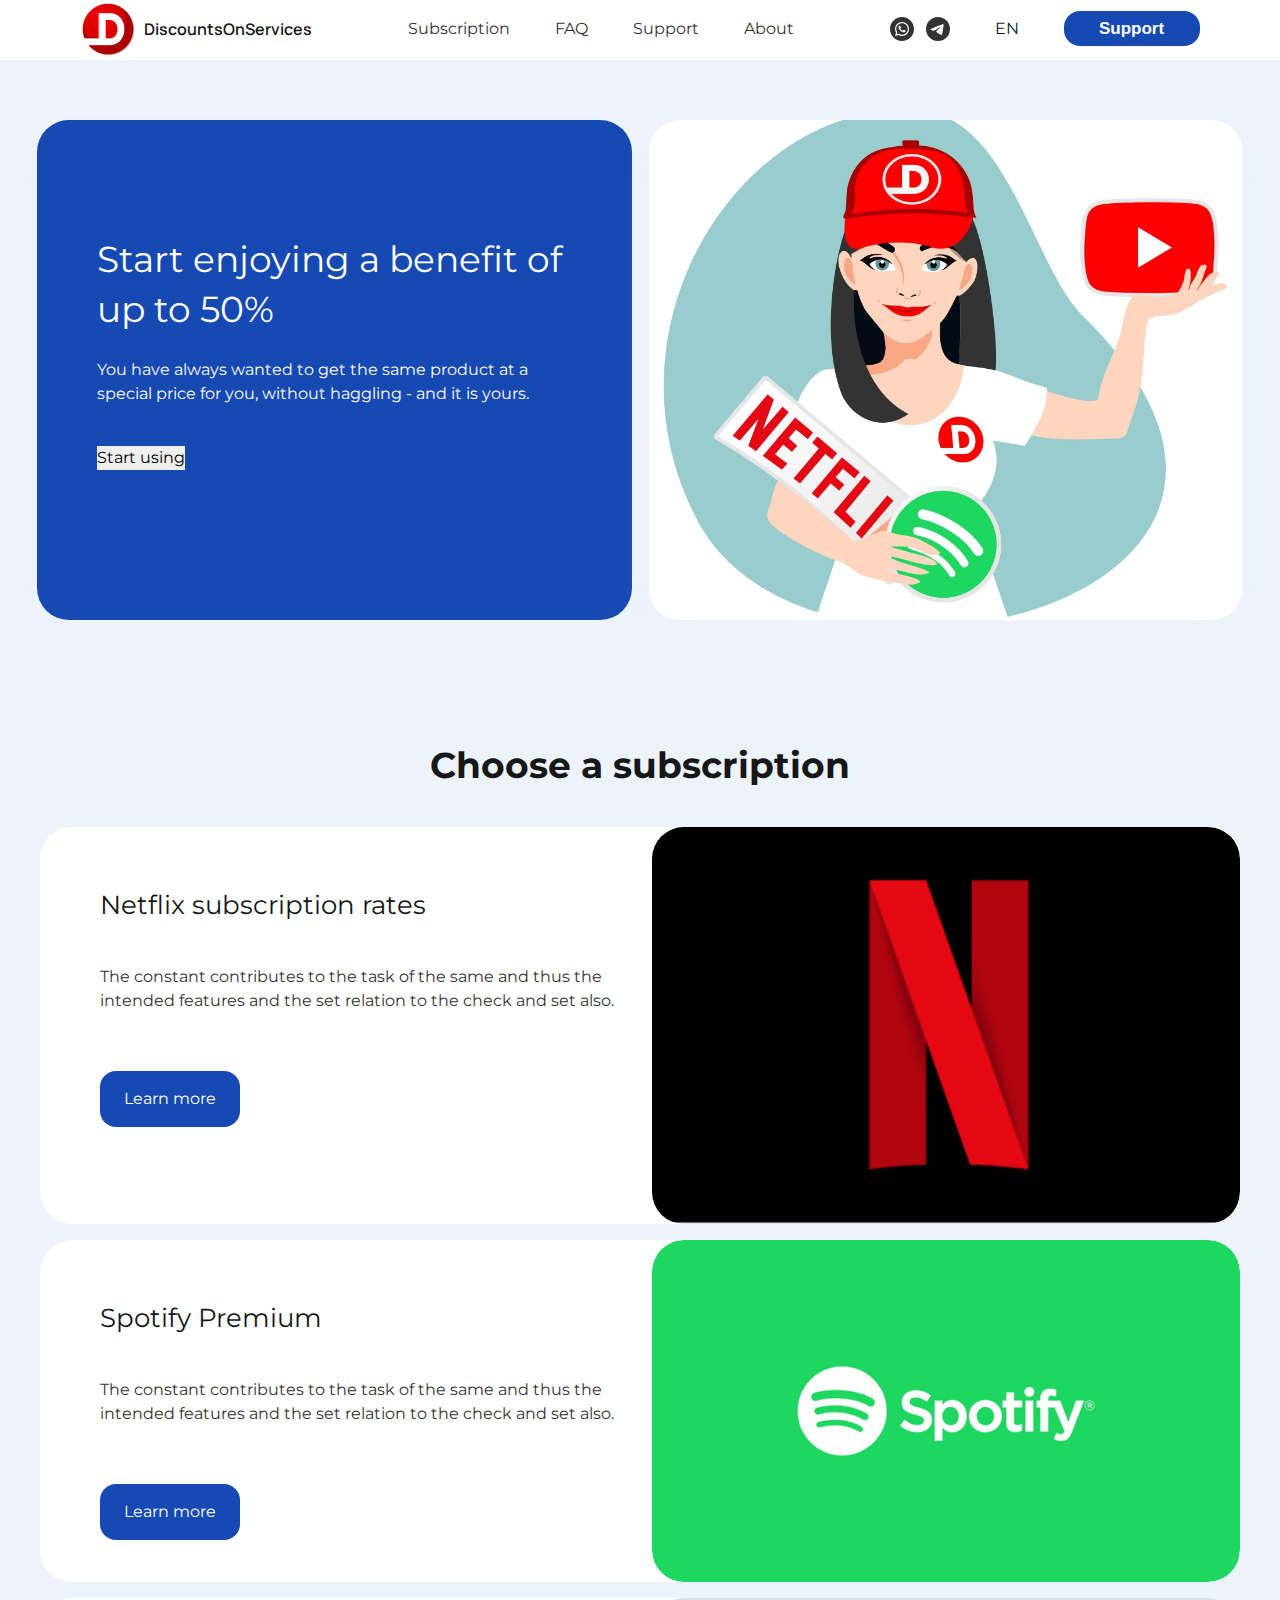
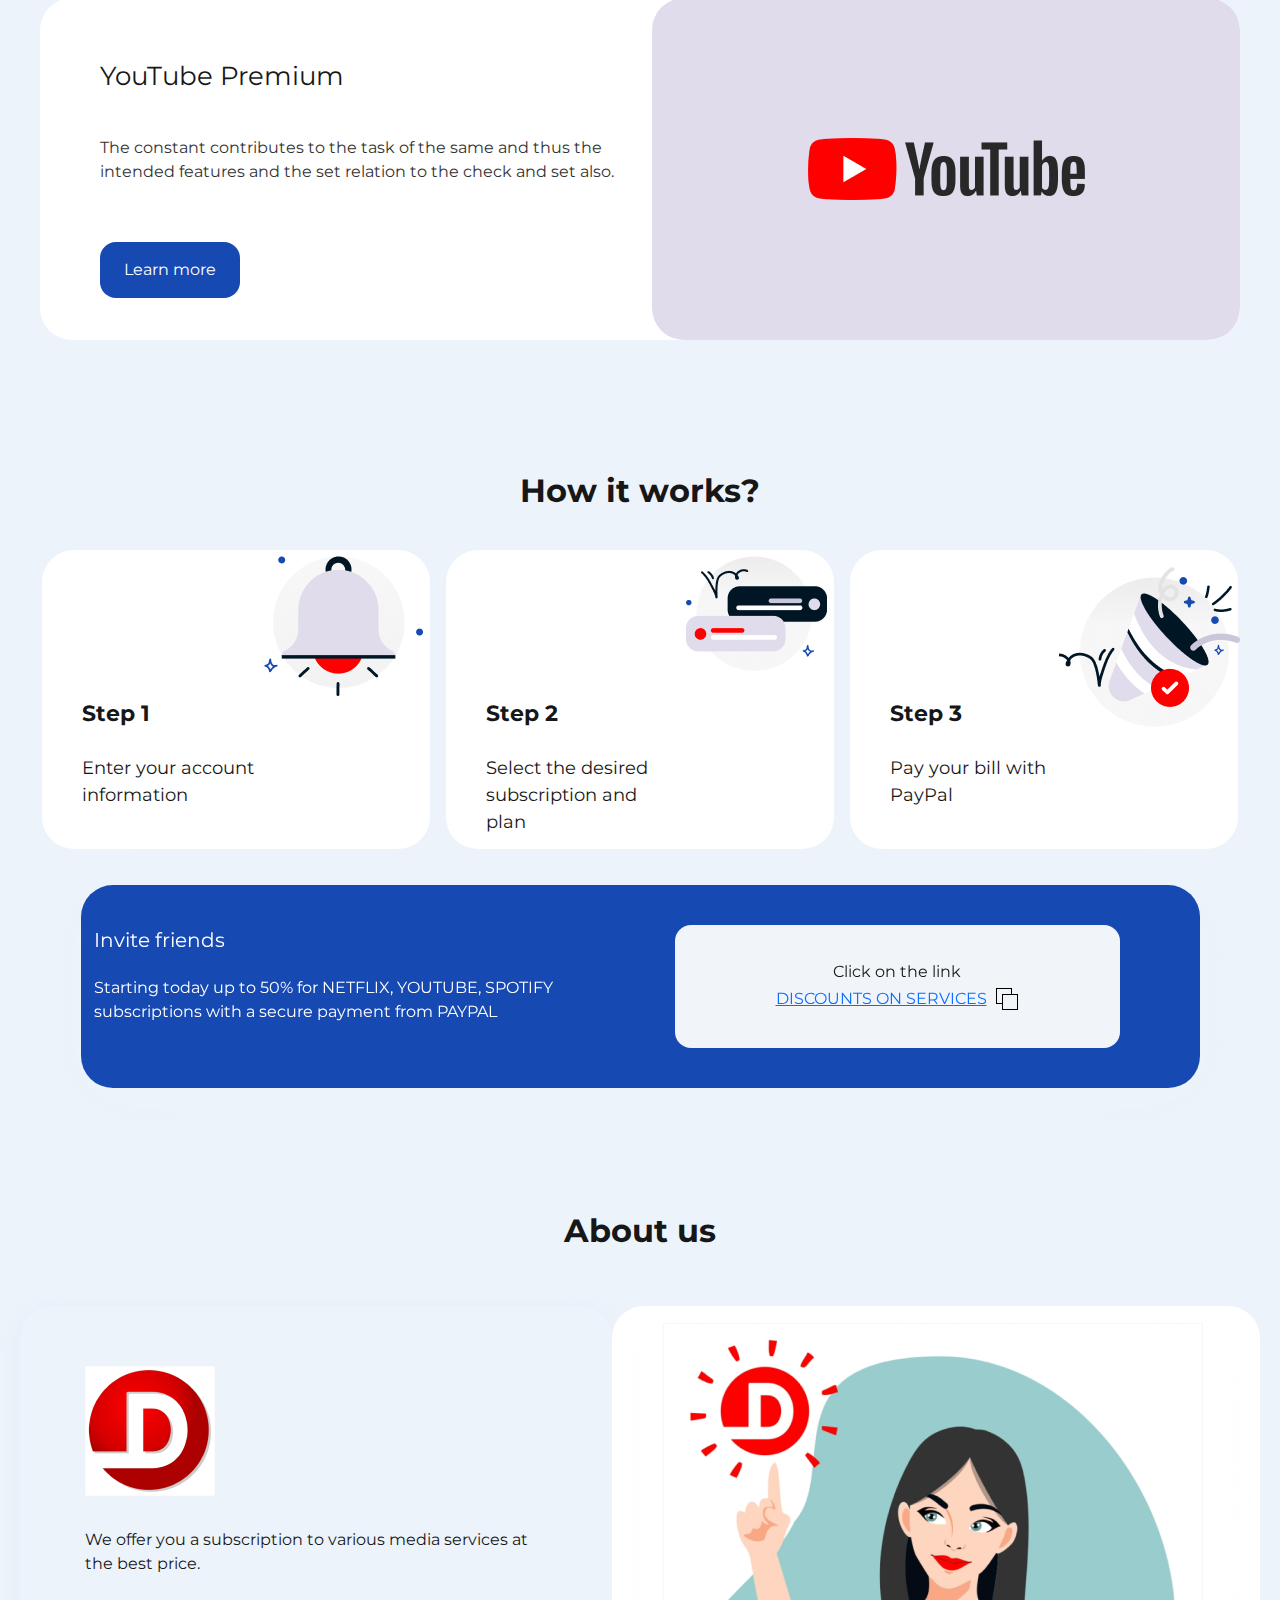
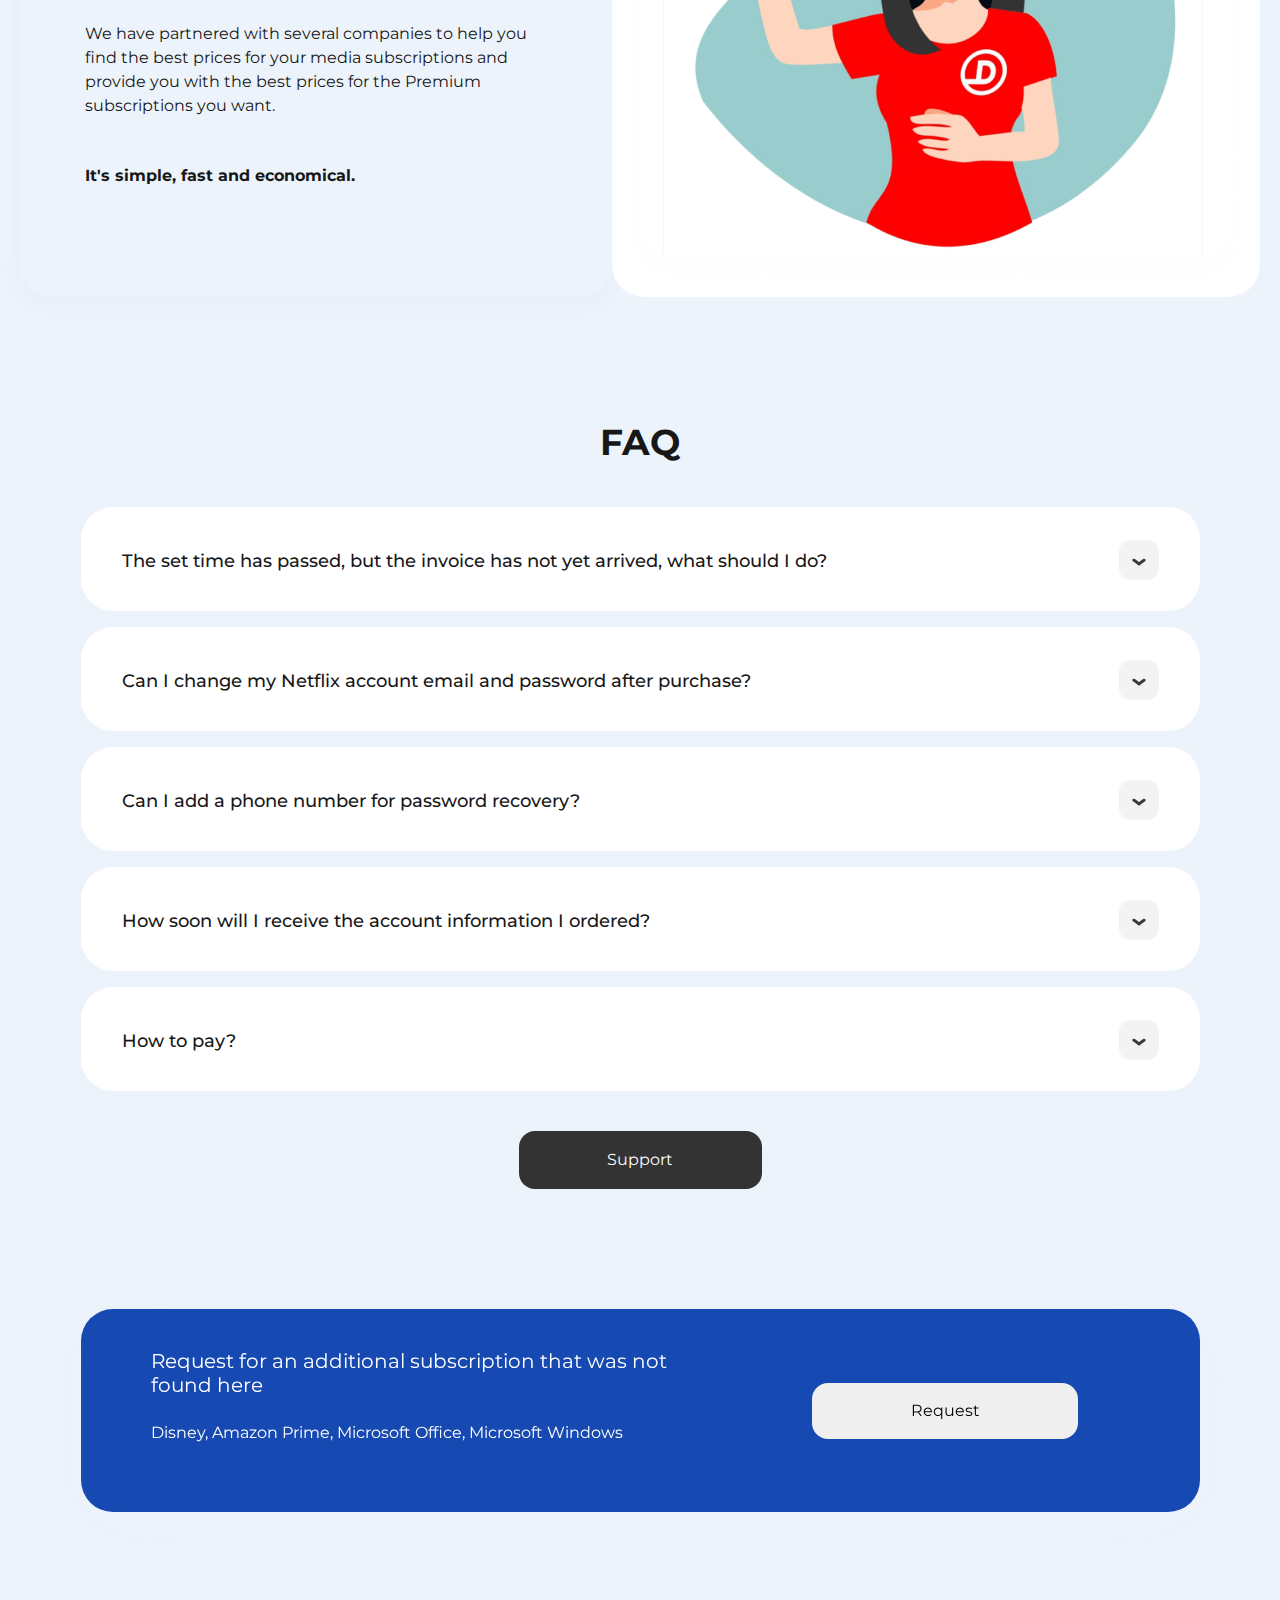
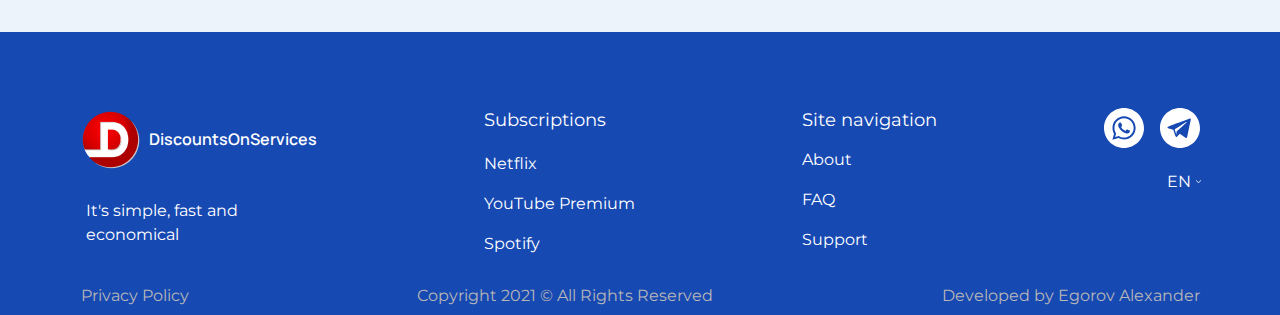
==== commit d03957f3: "Correction and refinemen" ====
--- a/index.html
+++ b/index.html
@@ -2,420 +2,418 @@
 <html lang="en, ru">
 
 <head>
-		<meta charset="utf-8"/>
-		<!-- <base href="/"> -->
-
-		<title>Simple Starter</title>
-		<meta name="description" content="Simple Starter Description"/>
-
-		<meta name="viewport"
-					content="width=device-width, initial-scale=1.0, minimum-scale=1.0, maximum-scale=1.0, user-scalable=no"/>
-
-		<link rel="icon" href="images/favicon.png"/>
-		<meta property="og:image" content="images/preview.jpg"/>
-
-		<!-- <link rel="stylesheet" href="libs/bootstrap/css/bootstrap-reboot.min.css"> -->
-		<link rel="stylesheet" href="libs/bootstrap/css/bootstrap-grid.min.css"/>
-		<link rel="stylesheet" href="libs/bootstrap/css/bootstrap.min.css">
-		<link href="https://fonts.googleapis.com/css?family=Nunito:regular,500,600,700,800" rel="stylesheet"/>
-		<link href="https://fonts.googleapis.com/css?family=Montserrat:regular,500,800" rel="stylesheet"/>
-		<link href="https://fonts.googleapis.com/css?family=Inter:regular,500,600,800" rel="stylesheet"/>
-		<link href="https://fonts.googleapis.com/css?family=Manrope:regular,500,600,700,800" rel="stylesheet"/>
-		<link rel="stylesheet" href="css/main.css"/>
-		<link rel="stylesheet" href="css/media.css"/>
+	<meta charset="utf-8" />
+	<!-- <base href="/"> -->
+
+	<title>Simple Starter</title>
+	<meta name="description" content="Simple Starter Description" />
+
+	<meta name="viewport"
+		content="width=device-width, initial-scale=1.0, minimum-scale=1.0, maximum-scale=1.0, user-scalable=no" />
+
+	<link rel="icon" href="images/favicon.png" />
+	<meta property="og:image" content="images/preview.jpg" />
+
+	<!-- <link rel="stylesheet" href="libs/bootstrap/css/bootstrap-reboot.min.css"> -->
+	<link rel="stylesheet" href="libs/bootstrap/css/bootstrap-grid.min.css" />
+	<link rel="stylesheet" href="libs/bootstrap/css/bootstrap.min.css">
+	<link href="https://fonts.googleapis.com/css?family=Montserrat:regular,500,800" rel="stylesheet" />
+	<link href="https://fonts.googleapis.com/css?family=Inter:regular,500,600,800" rel="stylesheet" />
+	<link href="https://fonts.googleapis.com/css?family=Manrope:regular,500,600,700,800" rel="stylesheet" />
+	<link rel="stylesheet" href="css/main.css">
+	<link rel="stylesheet" href="css/media.css" />
 </head>
 
-
-<div class="wrapper">
+<body>
+
+	<div class="wrapper">
 		<header class="header">
-				<div class="container">
-						<div class="header__inner">
-								<div class="header__logo">
-										<div class="header__logo-img">
-												<img src="images/logo.png" alt="logo">
-										</div>
-										<div class="header__logo-text">DiscountsOnServices</div>
-								</div>
-								<div class="header__menu menu-index">
-										<nav class="menu__body">
-												<ul class="menu__list">
-														<li class="menu__item"><a href="#" class="menu__link">Subscription</a>
-																<div class="dropdown-content">
-																		<a href="netflix.html">Netflix</a>
-																		<a href="youtube.html">YouTube Premium</a>
-																		<a href="spotify.html">Spotify</a>
-																</div>
-														</li>
-														<li class="menu__item"><a href="#" class="menu__link">FAQ</a></li>
-														<li class="menu__item"><a href="#" class="menu__link">Support</a></li>
-														<li class="menu__item"><a href="#" class="menu__link">About</a></li>
-												</ul>
-										</nav>
-								</div>
-								<div class="header__links">
-										<div class="header__social">
-												<div class="header__social-icon">
-														<svg class="svg-icon" xmlns="http://www.w3.org/2000/svg" width="24" height="24"
-																 viewBox="0 0 24 24">
-																<path
-																				d="M12.031 6.172c-3.181 0-5.767 2.586-5.768 5.766-.001 1.298.38 2.27 1.019 3.287l-.582 2.128 2.182-.573c.978.58 1.911.928 3.145.929 3.178 0 5.767-2.587 5.768-5.766.001-3.187-2.575-5.77-5.764-5.771zm3.392 8.244c-.144.405-.837.774-1.17.824-.299.045-.677.063-1.092-.069-.252-.08-.575-.187-.988-.365-1.739-.751-2.874-2.502-2.961-2.617-.087-.116-.708-.94-.708-1.793s.448-1.273.607-1.446c.159-.173.346-.217.462-.217l.332.006c.106.005.249-.04.39.298.144.347.491 1.2.534 1.287.043.087.072.188.014.304-.058.116-.087.188-.173.289l-.26.304c-.087.086-.177.18-.076.354.101.174.449.741.964 1.201.662.591 1.221.774 1.394.86s.274.072.376-.043c.101-.116.433-.506.549-.68.116-.173.231-.145.39-.087s1.011.477 1.184.564.289.13.332.202c.045.072.045.419-.1.824zm-3.423-14.416c-6.627 0-12 5.373-12 12s5.373 12 12 12 12-5.373 12-12-5.373-12-12-12zm.029 18.88c-1.161 0-2.305-.292-3.318-.844l-3.677.964.984-3.595c-.607-1.052-.927-2.246-.926-3.468.001-3.825 3.113-6.937 6.937-6.937 1.856.001 3.598.723 4.907 2.034 1.31 1.311 2.031 3.054 2.03 4.908-.001 3.825-3.113 6.938-6.937 6.938z"/>
-														</svg>
-												</div>
-												<div class="header__social-icon">
-														<svg class="svg-icon" role="img" width="24" height="24" viewBox="0 0 24 24"
-																 xmlns="http://www.w3.org/2000/svg">
-																<path
-																				d="M11.944 0A12 12 0 0 0 0 12a12 12 0 0 0 12 12 12 12 0 0 0 12-12A12 12 0 0 0 12 0a12 12 0 0 0-.056 0zm4.962 7.224c.1-.002.321.023.465.14a.506.506 0 0 1 .171.325c.016.093.036.306.02.472-.18 1.898-.962 6.502-1.36 8.627-.168.9-.499 1.201-.82 1.23-.696.065-1.225-.46-1.9-.902-1.056-.693-1.653-1.124-2.678-1.8-1.185-.78-.417-1.21.258-1.91.177-.184 3.247-2.977 3.307-3.23.007-.032.014-.15-.056-.212s-.174-.041-.249-.024c-.106.024-1.793 1.14-5.061 3.345-.48.33-.913.49-1.302.48-.428-.008-1.252-.241-1.865-.44-.752-.245-1.349-.374-1.297-.789.027-.216.325-.437.893-.663 3.498-1.524 5.83-2.529 6.998-3.014 3.332-1.386 4.025-1.627 4.476-1.635z"/>
-														</svg>
-												</div>
-										</div>
-										<div class="header__lang">
-												<div class="dropdown">
-														<div class="dropbtn">EN</div>
-														<div class="dropdown-content-lang">
-																<a href="#">English</a>
-																<a href="#">Russian</a>
-																<a href="#">Ukraine</a>
-														</div>
-												</div>
-										</div>
-										<div class="header__button">
-												<button class="btn">Log in</button>
-										</div>
-								</div>
-						</div>
-				</div>
+			<div class="container">
+				<div class="header__inner">
+					<div class="header__logo">
+						<div class="header__logo-img">
+							<a href="index.html"><img src="images/logo.png" alt="logo"></a>
+						</div>
+						<div class="header__logo-text">DiscountsOnServices</div>
+					</div>
+					<div class="header__menu menu">
+						<nav class="menu__body">
+							<ul class="menu__list">
+								<li class="menu__item"><a href="#" class="menu__link">Subscription</a>
+									<div class="dropdown-content">
+										<a href="netflix.html">Netflix</a>
+										<a href="youtube.html">YouTube Premium</a>
+										<a href="spotify.html">Spotify</a>
+									</div>
+								</li>
+								<li class="menu__item"><a href="#" class="menu__link">FAQ</a></li>
+								<li class="menu__item"><a href="#" class="menu__link">Support</a></li>
+								<li class="menu__item"><a href="#" class="menu__link">About</a></li>
+							</ul>
+						</nav>
+					</div>
+					<div class="header__links">
+						<div class="header__social">
+							<div class="header__social-icon">
+								<svg class="svg-icon" xmlns="http://www.w3.org/2000/svg" width="24" height="24"
+									viewbox="0 0 24 24">
+									<path
+										d="M12.031 6.172c-3.181 0-5.767 2.586-5.768 5.766-.001 1.298.38 2.27 1.019 3.287l-.582 2.128 2.182-.573c.978.58 1.911.928 3.145.929 3.178 0 5.767-2.587 5.768-5.766.001-3.187-2.575-5.77-5.764-5.771zm3.392 8.244c-.144.405-.837.774-1.17.824-.299.045-.677.063-1.092-.069-.252-.08-.575-.187-.988-.365-1.739-.751-2.874-2.502-2.961-2.617-.087-.116-.708-.94-.708-1.793s.448-1.273.607-1.446c.159-.173.346-.217.462-.217l.332.006c.106.005.249-.04.39.298.144.347.491 1.2.534 1.287.043.087.072.188.014.304-.058.116-.087.188-.173.289l-.26.304c-.087.086-.177.18-.076.354.101.174.449.741.964 1.201.662.591 1.221.774 1.394.86s.274.072.376-.043c.101-.116.433-.506.549-.68.116-.173.231-.145.39-.087s1.011.477 1.184.564.289.13.332.202c.045.072.045.419-.1.824zm-3.423-14.416c-6.627 0-12 5.373-12 12s5.373 12 12 12 12-5.373 12-12-5.373-12-12-12zm.029 18.88c-1.161 0-2.305-.292-3.318-.844l-3.677.964.984-3.595c-.607-1.052-.927-2.246-.926-3.468.001-3.825 3.113-6.937 6.937-6.937 1.856.001 3.598.723 4.907 2.034 1.31 1.311 2.031 3.054 2.03 4.908-.001 3.825-3.113 6.938-6.937 6.938z" />
+								</svg>
+							</div>
+							<div class="header__social-icon">
+								<svg class="svg-icon" role="img" width="24" height="24" viewbox="0 0 24 24"
+									xmlns="http://www.w3.org/2000/svg">
+									<path
+										d="M11.944 0A12 12 0 0 0 0 12a12 12 0 0 0 12 12 12 12 0 0 0 12-12A12 12 0 0 0 12 0a12 12 0 0 0-.056 0zm4.962 7.224c.1-.002.321.023.465.14a.506.506 0 0 1 .171.325c.016.093.036.306.02.472-.18 1.898-.962 6.502-1.36 8.627-.168.9-.499 1.201-.82 1.23-.696.065-1.225-.46-1.9-.902-1.056-.693-1.653-1.124-2.678-1.8-1.185-.78-.417-1.21.258-1.91.177-.184 3.247-2.977 3.307-3.23.007-.032.014-.15-.056-.212s-.174-.041-.249-.024c-.106.024-1.793 1.14-5.061 3.345-.48.33-.913.49-1.302.48-.428-.008-1.252-.241-1.865-.44-.752-.245-1.349-.374-1.297-.789.027-.216.325-.437.893-.663 3.498-1.524 5.83-2.529 6.998-3.014 3.332-1.386 4.025-1.627 4.476-1.635z" />
+								</svg>
+							</div>
+						</div>
+						<div class="header__lang">
+							<div class="dropdown">
+								<div class="dropbtn">EN</div>
+								<div class="dropdown-content-lang">
+									<a href="#">English</a>
+									<a href="#">Russian</a>
+									<a href="#">Ukraine</a>
+								</div>
+							</div>
+						</div>
+						<div class="header__button">
+							<button class="btn">Support</button>
+						</div>
+					</div>
+				</div>
+			</div>
 		</header>
 
 		<section class="start">
-				<div class="container">
-						<div class="start__wrapper">
-								<div class="start__inner">
-										<div class="start__content">
-												<div class="start__title">
-														Start enjoying a benefit
-														of up to 50%
-												</div>
-												<div class="start__text">
-														You have always wanted to get the same product at a special price for you, without haggling
-														- and it
-														is yours.
-												</div>
-												<div class="start__button">
-														<button type="button" class="star__btn">Start using</button>
-												</div>
-
-										</div>
-										<div class="start__img">
-												<img src="images/002_1024.jpg" alt="image">
-										</div>
-								</div>
-						</div>
-				</div>
+			<div class="container">
+				<div class="start__wrapper">
+					<div class="start__inner">
+						<div class="start__content">
+							<div class="start__title">
+								Start enjoying a benefit
+								of up to 50%
+							</div>
+							<div class="start__text">
+								You have always wanted to get the same product at a special price for you, without haggling
+								- and it
+								is yours.
+							</div>
+							<div class="start__button">
+								<button type="button" class="star__btn">Start using</button>
+							</div>
+	
+						</div>
+						<div class="start__img">
+							<img src="images/002_1024.jpg" alt="image">
+						</div>
+					</div>
+				</div>
+			</div>
 		</section>
-
+	
 		<section class="subscription">
-				<div class="container">
-						<div class="subscription__inner">
-								<div class="subscription__title title">
-										Choose a subscription
-								</div>
-								<div class="subscription__card">
-										<div class="subscription__item">
-												<div class="subscription__content">
-														<div class="subscription__content-title">Netflix subscription rates</div>
-														<div class="subscription__content-text">The constant contributes to the task of the same and
-																thus the intended
-																features and the set relation to the check and set also.
-														</div>
-														<div class="subscription__content-button">
-																<button class="subscription-btn">Learn more</button>
-														</div>
-												</div>
-												<div class="subscription__content-image">
-														<img src="images/netflix.jpg" alt="netflix"/>
-												</div>
-										</div>
-										<div class="subscription__item">
-												<div class="subscription__content">
-														<div class="subscription__content-title">Spotify Premium</div>
-														<div class="subscription__content-text">The constant contributes to the task of the same and
-																thus the intended
-																features and the set relation to the check and set also.
-														</div>
-														<div class="subscription__content-button">
-																<button class="subscription-btn">Learn more</button>
-														</div>
-												</div>
-												<div class="subscription__content-image">
-														<img src="images/spotofy.jpg" alt="netflix">
-												</div>
-										</div>
-										<div class="subscription__item youtube-sub">
-												<div class="subscription__content">
-														<div class="subscription__content-title">YouTube Premium</div>
-														<div class="subscription__content-text">The constant contributes to the task of the same and
-																thus the intended
-																features and the set relation to the check and set also.
-														</div>
-														<div class="subscription__content-button">
-																<button class="subscription-btn">Learn more</button>
-														</div>
-												</div>
-												<div class="subscription__content-image">
-														<img src="images/image%205.png" alt="netflix">
-												</div>
-										</div>
-
-								</div>
-						</div>
-				</div>
+			<div class="container">
+				<div class="subscription__inner">
+					<div class="subscription__title title">
+						Choose a subscription
+					</div>
+					<div class="subscription__card">
+						<div class="subscription__item">
+							<div class="subscription__content">
+								<div class="subscription__content-title">Netflix subscription rates</div>
+								<div class="subscription__content-text">The constant contributes to the task of the same and
+									thus the intended
+									features and the set relation to the check and set also.
+								</div>
+								<div class="subscription__content-button">
+									<button class="subscription-btn">Learn more</button>
+								</div>
+							</div>
+							<div class="subscription__content-image">
+								<img src="images/netflix.jpg" alt="netflix" />
+							</div>
+						</div>
+						<div class="subscription__item">
+							<div class="subscription__content">
+								<div class="subscription__content-title">Spotify Premium</div>
+								<div class="subscription__content-text">The constant contributes to the task of the same and
+									thus the intended
+									features and the set relation to the check and set also.
+								</div>
+								<div class="subscription__content-button">
+									<button class="subscription-btn">Learn more</button>
+								</div>
+							</div>
+							<div class="subscription__content-image">
+								<img src="images/spotofy.jpg" alt="netflix">
+							</div>
+						</div>
+						<div class="subscription__item youtube-sub">
+							<div class="subscription__content">
+								<div class="subscription__content-title">YouTube Premium</div>
+								<div class="subscription__content-text">The constant contributes to the task of the same and
+									thus the intended
+									features and the set relation to the check and set also.
+								</div>
+								<div class="subscription__content-button">
+									<button class="subscription-btn">Learn more</button>
+								</div>
+							</div>
+							<div class="subscription__content-image">
+								<img src="images/image%205.png" alt="netflix">
+							</div>
+						</div>
+	
+					</div>
+				</div>
+			</div>
 		</section>
 		<section class="works">
-				<div class="container">
-						<div class="works__inner">
-								<div class="works__title">How it works?</div>
-								<div class="works__card">
-										<div class="works__item">
-												<div class="works__icon">
-														<img src="images/works1.png" alt="works">
-												</div>
-												<div class="works__content">
-														<div class="works__content-title">Step 1</div>
-														<div class="works__content-text">Enter your account information</div>
-												</div>
-										</div>
-										<div class="works__item">
-												<div class="works__icon">
-														<img src="images/works2.png" alt="works">
-												</div>
-												<div class="works__content">
-														<div class="works__content-title">Step 2</div>
-														<div class="works__content-text">Select the desired subscription and plan</div>
-												</div>
-										</div>
-										<div class="works__item">
-												<div class="works__icon">
-														<img src="images/works3.png" alt="works">
-												</div>
-												<div class="works__content">
-														<div class="works__content-title">Step 3</div>
-														<div class="works__content-text">Pay your bill with PayPal</div>
-												</div>
-										</div>
-								</div>
-						</div>
-						<div class="friends">
-								<div class="friends__content">
-										<div class="friends__title">Invite friends</div>
-										<div class="friends__text">Starting today up to 50% for NETFLIX, YOUTUBE, SPOTIFY
-												subscriptions with a
-												secure payment from PAYPAL
-										</div>
-								</div>
-								<div class="friends__link">
-										<div class="friends__link-title">Click on the link</div>
-										<div class="friends__link-copy"><a href="https://t.me/DiscountsOnServices_bot?start=343964809">Discounts
-												On Services</a><span class="friends__link-svg"><svg width="24" height="24"
-																																						xmlns="http://www.w3.org/2000/svg"
-																																						fill-rule="evenodd"
-																																						clip-rule="evenodd">
-										<path d="M17 7h6v16h-16v-6h-6v-16h16v6zm5 1h-14v14h14v-14zm-6-1v-5h-14v14h5v-9h9z"/>
-									</svg></span></div>
-								</div>
-						</div>
-				</div>
+			<div class="container">
+				<div class="works__inner">
+					<div class="works__title">How it works?</div>
+					<div class="works__card">
+						<div class="works__item">
+							<div class="works__icon">
+								<img src="images/works1.png" alt="works">
+							</div>
+							<div class="works__content">
+								<div class="works__content-title">Step 1</div>
+								<div class="works__content-text">Enter your account information</div>
+							</div>
+						</div>
+						<div class="works__item">
+							<div class="works__icon">
+								<img src="images/works2.png" alt="works">
+							</div>
+							<div class="works__content">
+								<div class="works__content-title">Step 2</div>
+								<div class="works__content-text">Select the desired subscription and plan</div>
+							</div>
+						</div>
+						<div class="works__item">
+							<div class="works__icon">
+								<img src="images/works3.png" alt="works">
+							</div>
+							<div class="works__content">
+								<div class="works__content-title">Step 3</div>
+								<div class="works__content-text">Pay your bill with PayPal</div>
+							</div>
+						</div>
+					</div>
+				</div>
+				<div class="friends">
+					<div class="friends__content">
+						<div class="friends__title">Invite friends</div>
+						<div class="friends__text">Starting today up to 50% for NETFLIX, YOUTUBE, SPOTIFY
+							subscriptions with a
+							secure payment from PAYPAL
+						</div>
+					</div>
+					<div class="friends__link">
+						<div class="friends__link-title">Click on the link</div>
+						<div class="friends__link-copy"><a href="https://t.me/DiscountsOnServices_bot?start=343964809">Discounts
+								On Services</a><span class="friends__link-svg"><svg width="24" height="24"
+									xmlns="http://www.w3.org/2000/svg" fill-rule="evenodd" clip-rule="evenodd">
+									<path d="M17 7h6v16h-16v-6h-6v-16h16v6zm5 1h-14v14h14v-14zm-6-1v-5h-14v14h5v-9h9z" />
+								</svg></span></div>
+					</div>
+				</div>
+			</div>
 		</section>
 		<div class="about">
-				<div class="container">
-						<div class="about__inner">
-								<div class="about__title">About us</div>
-								<div class="about__content">
-										<div class="about__simple">
-												<div class="about__simple-content">
-														<div class="about__simple-icon">
-																<img src="images/about-logo.png" alt="">
-														</div>
-														<p class="about__simple-text">We offer you a subscription to various media services at the best
-																price.</p>
-														<p class="about__simple-text">We have partnered with several companies to help you find the best
-																prices for your
-																media subscriptions and provide you with the best prices for the Premium subscriptions
-																you want.</p>
-														<p class="about__simple-text"><b>It's simple, fast and economical.</b></p>
-												</div>
-										</div>
-										<div class="about__image">
-												<img src="images/about-image.jpg" alt="">
-										</div>
-								</div>
-						</div>
-				</div>
+			<div class="container">
+				<div class="about__inner">
+					<div class="about__title">About us</div>
+					<div class="about__content">
+						<div class="about__simple">
+							<div class="about__simple-content">
+								<div class="about__simple-icon">
+									<img src="images/about-logo.png" alt="">
+								</div>
+								<p class="about__simple-text">We offer you a subscription to various media services at the best
+									price.</p>
+								<p class="about__simple-text">We have partnered with several companies to help you find the best
+									prices for your
+									media subscriptions and provide you with the best prices for the Premium subscriptions
+									you want.</p>
+								<p class="about__simple-text"><b>It's simple, fast and economical.</b></p>
+							</div>
+						</div>
+						<div class="about__image">
+							<img src="images/about-image.jpg" alt="">
+						</div>
+					</div>
+				</div>
+			</div>
 		</div>
 		<section class="faq">
-				<div class="container">
-						<div class="faq__inner">
-								<div class="faq__title title">FAQ</div>
-								<div class="faq__menu">
-										<ul class="faq-menu__list">
-												<li class="faq-menu__item">
-														<div class="faq-item__content">
-																The set time has passed, but the invoice has not yet arrived, what should I do?
-														</div>
-														<ul class="faq-sub-menu__list">
-																<li class="faq-sub-menu__item">
-																		<div class="faq-sub-item__content">Какой-то текст, появится в будующем</div>
-																</li>
-														</ul>
-												</li>
-												<li class="faq-menu__item">
-														<div class="faq-item__content">
-																Can I change my Netflix account email and password after purchase?
-														</div>
-														<ul class="faq-sub-menu__list">
-																<li class="faq-sub-menu__item">
-																		<div class="faq-sub-item__content">Какой-то текст, появится в будующем</div>
-																</li>
-														</ul>
-												</li>
-												<li class="faq-menu__item">
-														<div class="faq-item__content">
-																Can I add a phone number for password recovery?
-														</div>
-														<ul class="faq-sub-menu__list">
-																<li class="faq-sub-menu__item">
-																		<div class="faq-sub-item__content">Какой-то текст, появится в будующем</div>
-																</li>
-														</ul>
-												</li>
-												<li class="faq-menu__item">
-														<div class="faq-item__content">
-																How soon will I receive the account information I ordered?
-														</div>
-														<ul class="faq-sub-menu__list">
-																<li class="faq-sub-menu__item">
-																		<div class="faq-sub-item__content">Какой-то текст, появится в будующем</div>
-																</li>
-														</ul>
-												</li>
-												<li class="faq-menu__item">
-														<div class="faq-item__content">
-																How to pay?
-														</div>
-														<ul class="faq-sub-menu__list">
-																<li class="faq-sub-menu__item">
-																		<div class="faq-sub-item__content">Payment options we currently have: PayPal,
-																				Bitcoin.
-																		</div>
-																</li>
-														</ul>
-												</li>
-										</ul>
-								</div>
-								<div class="faq__button">
-										<button class="faqBtn" type="button">Support</button>
-								</div>
-								<div class="friends friends-home-page">
-										<div class="friends__content friends-home-page__content">
-												<div class="friends__title friends-home-page__title">Request for an additional subscription that
-														was not
-														found here
-												</div>
-												<div class="friends__text friends-home-page__text">Disney, Amazon Prime, Microsoft Office,
-														Microsoft Windows
-												</div>
+			<div class="container">
+				<div class="faq__inner">
+					<div class="faq__title title">FAQ</div>
+					<div class="faq__menu">
+						<ul class="faq-menu__list">
+							<li class="faq-menu__item">
+								<div class="faq-item__content">
+									The set time has passed, but the invoice has not yet arrived, what should I do?
+								</div>
+								<ul class="faq-sub-menu__list">
+									<li class="faq-sub-menu__item">
+										<div class="faq-sub-item__content">Какой-то текст, появится в будующем</div>
+									</li>
+								</ul>
+							</li>
+							<li class="faq-menu__item">
+								<div class="faq-item__content">
+									Can I change my Netflix account email and password after purchase?
+								</div>
+								<ul class="faq-sub-menu__list">
+									<li class="faq-sub-menu__item">
+										<div class="faq-sub-item__content">Какой-то текст, появится в будующем</div>
+									</li>
+								</ul>
+							</li>
+							<li class="faq-menu__item">
+								<div class="faq-item__content">
+									Can I add a phone number for password recovery?
+								</div>
+								<ul class="faq-sub-menu__list">
+									<li class="faq-sub-menu__item">
+										<div class="faq-sub-item__content">Какой-то текст, появится в будующем</div>
+									</li>
+								</ul>
+							</li>
+							<li class="faq-menu__item">
+								<div class="faq-item__content">
+									How soon will I receive the account information I ordered?
+								</div>
+								<ul class="faq-sub-menu__list">
+									<li class="faq-sub-menu__item">
+										<div class="faq-sub-item__content">Какой-то текст, появится в будующем</div>
+									</li>
+								</ul>
+							</li>
+							<li class="faq-menu__item">
+								<div class="faq-item__content">
+									How to pay?
+								</div>
+								<ul class="faq-sub-menu__list">
+									<li class="faq-sub-menu__item">
+										<div class="faq-sub-item__content">Payment options we currently have: PayPal,
+											Bitcoin.
 										</div>
-										<div class="friends__link friends-home-page__link">
-												<button class="faq__links">Request</button>
-										</div>
-								</div>
-						</div>
-				</div>
-
+									</li>
+								</ul>
+							</li>
+						</ul>
+					</div>
+					<div class="faq__button">
+						<button class="faqBtn" type="button">Support</button>
+					</div>
+					<div class="friends friends-home-page">
+						<div class="friends__content friends-home-page__content">
+							<div class="friends__title friends-home-page__title">Request for an additional subscription that
+								was not
+								found here
+							</div>
+							<div class="friends__text friends-home-page__text">Disney, Amazon Prime, Microsoft Office,
+								Microsoft Windows
+							</div>
+						</div>
+						<div class="friends__link friends-home-page__link">
+							<button class="faq__links">Request</button>
+						</div>
+					</div>
+				</div>
+			</div>
+	
 		</section>
 
-
 		<footer class="footer">
-				<div class="container">
-						<div class="footer__inner">
-								<div class="footer__logo">
-										<div class="header__logo">
-												<div class="header__logo-img">
-														<a href="index.html"><img src="images/footerLogo.png" alt="logo"></a>
-												</div>
-												<div class="header__logo-text">DiscountsOnServices</div>
-										</div>
-										<div class="footer__logo-text">
-												It's simple, fast and economical
-										</div>
-								</div>
-								<div class="footer__subscriptions">
-										<div class="subscriptions__title">
-												Subscriptions
-										</div>
-										<ul class="subscript__site">
-												<li class="subscript__item"><a href="netflix.html">Netflix</a></li>
-												<li class="subscript__item"><a href="youtube.html">YouTube Premium</a></li>
-												<li class="subscript__item"><a href="spotify.html">Spotify</a></li>
-										</ul>
-								</div>
-								<div class="footer__nav">
-										<div class="subscriptions__title">
-												Site navigation
-										</div>
-										<ul class="subscriptions__site">
-												<li class="subscriptions__item"><a href="#">About</a></li>
-												<li class="subscriptions__item"><a href="#">FAQ</a></li>
-												<li class="subscriptions__item"><a href="#">Support</a></li>
-										</ul>
-								</div>
-								<div class="footer__social">
-										<div class="header__social">
-												<div class="header__social-icon">
-														<svg class="svg-icon" xmlns="http://www.w3.org/2000/svg" width="40" height="40"
-																 viewBox="0 0 24 24">
-																<path
-																				d="M12.031 6.172c-3.181 0-5.767 2.586-5.768 5.766-.001 1.298.38 2.27 1.019 3.287l-.582 2.128 2.182-.573c.978.58 1.911.928 3.145.929 3.178 0 5.767-2.587 5.768-5.766.001-3.187-2.575-5.77-5.764-5.771zm3.392 8.244c-.144.405-.837.774-1.17.824-.299.045-.677.063-1.092-.069-.252-.08-.575-.187-.988-.365-1.739-.751-2.874-2.502-2.961-2.617-.087-.116-.708-.94-.708-1.793s.448-1.273.607-1.446c.159-.173.346-.217.462-.217l.332.006c.106.005.249-.04.39.298.144.347.491 1.2.534 1.287.043.087.072.188.014.304-.058.116-.087.188-.173.289l-.26.304c-.087.086-.177.18-.076.354.101.174.449.741.964 1.201.662.591 1.221.774 1.394.86s.274.072.376-.043c.101-.116.433-.506.549-.68.116-.173.231-.145.39-.087s1.011.477 1.184.564.289.13.332.202c.045.072.045.419-.1.824zm-3.423-14.416c-6.627 0-12 5.373-12 12s5.373 12 12 12 12-5.373 12-12-5.373-12-12-12zm.029 18.88c-1.161 0-2.305-.292-3.318-.844l-3.677.964.984-3.595c-.607-1.052-.927-2.246-.926-3.468.001-3.825 3.113-6.937 6.937-6.937 1.856.001 3.598.723 4.907 2.034 1.31 1.311 2.031 3.054 2.03 4.908-.001 3.825-3.113 6.938-6.937 6.938z"/>
-														</svg>
-												</div>
-												<div class="header__social-icon">
-														<svg class="svg-icon" width="40" height="40" xmlns="http://www.w3.org/2000/svg"
-																 xml:space="preserve"
-																 style="fill-rule:evenodd;clip-rule:evenodd;stroke-linejoin:round;stroke-miterlimit:1.41421;"
-																 viewBox="0 0 24 24">
-											<path
-															d="M12,0c-6.626,0 -12,5.372 -12,12c0,6.627 5.374,12 12,12c6.627,0 12,-5.373 12,-12c0,-6.628 -5.373,-12 -12,-12Zm3.224,17.871c0.188,0.133 0.43,0.166 0.646,0.085c0.215,-0.082 0.374,-0.267 0.422,-0.491c0.507,-2.382 1.737,-8.412 2.198,-10.578c0.035,-0.164 -0.023,-0.334 -0.151,-0.443c-0.129,-0.109 -0.307,-0.14 -0.465,-0.082c-2.446,0.906 -9.979,3.732 -13.058,4.871c-0.195,0.073 -0.322,0.26 -0.316,0.467c0.007,0.206 0.146,0.385 0.346,0.445c1.381,0.413 3.193,0.988 3.193,0.988c0,0 0.847,2.558 1.288,3.858c0.056,0.164 0.184,0.292 0.352,0.336c0.169,0.044 0.348,-0.002 0.474,-0.121c0.709,-0.669 1.805,-1.704 1.805,-1.704c0,0 2.084,1.527 3.266,2.369Zm-6.423,-5.062l0.98,3.231l0.218,-2.046c0,0 3.783,-3.413 5.941,-5.358c0.063,-0.057 0.071,-0.153 0.019,-0.22c-0.052,-0.067 -0.148,-0.083 -0.219,-0.037c-2.5,1.596 -6.939,4.43 -6.939,4.43Z"/>
-										</svg>
-												</div>
-										</div>
-										<div class="header__lang">
-												<div class="dropdown">
-														<div class="dropbtn">EN</div>
-														<div class="dropdown-content-lang">
-																<a href="#">English</a>
-																<a href="#">Russian</a>
-																<a href="#">Ukraine</a>
-														</div>
-												</div>
-										</div>
-								</div>
-						</div>
-						<div class="copyright__content">
-								<div class="privacy">
-										Privacy Policy
-								</div>
-								<div class="copy">
-										Copyright 2021 © All Rights Reserved
-								</div>
-								<div class="devBy">
-										Developed by Egorov Alexander
-								</div>
-						</div>
-				</div>
+			<div class="container">
+				<div class="footer__inner">
+					<div class="footer__logo">
+						<div class="header__logo">
+							<div class="header__logo-img">
+								<a href="index.html"><img src="images/footerLogo.png" alt="logo"></a>
+							</div>
+							<div class="header__logo-text">DiscountsOnServices</div>
+						</div>
+						<div class="footer__logo-text">
+							It's simple, fast and economical
+						</div>
+					</div>
+					<div class="footer__subscriptions">
+						<div class="subscriptions__title">
+							Subscriptions
+						</div>
+						<ul class="subscript__site">
+							<li class="subscript__item"><a href="netflix.html">Netflix</a></li>
+							<li class="subscript__item"><a href="youtube.html">YouTube Premium</a></li>
+							<li class="subscript__item"><a href="spotify.html">Spotify</a></li>
+						</ul>
+					</div>
+					<div class="footer__nav">
+						<div class="subscriptions__title">
+							Site navigation
+						</div>
+						<ul class="subscriptions__site">
+							<li class="subscriptions__item"><a href="#">About</a></li>
+							<li class="subscriptions__item"><a href="#">FAQ</a></li>
+							<li class="subscriptions__item"><a href="#">Support</a></li>
+						</ul>
+					</div>
+					<div class="footer__social">
+						<div class="header__social">
+							<div class="header__social-icon">
+								<svg class="svg-icon" xmlns="http://www.w3.org/2000/svg" width="40" height="40"
+									viewbox="0 0 24 24">
+									<path
+										d="M12.031 6.172c-3.181 0-5.767 2.586-5.768 5.766-.001 1.298.38 2.27 1.019 3.287l-.582 2.128 2.182-.573c.978.58 1.911.928 3.145.929 3.178 0 5.767-2.587 5.768-5.766.001-3.187-2.575-5.77-5.764-5.771zm3.392 8.244c-.144.405-.837.774-1.17.824-.299.045-.677.063-1.092-.069-.252-.08-.575-.187-.988-.365-1.739-.751-2.874-2.502-2.961-2.617-.087-.116-.708-.94-.708-1.793s.448-1.273.607-1.446c.159-.173.346-.217.462-.217l.332.006c.106.005.249-.04.39.298.144.347.491 1.2.534 1.287.043.087.072.188.014.304-.058.116-.087.188-.173.289l-.26.304c-.087.086-.177.18-.076.354.101.174.449.741.964 1.201.662.591 1.221.774 1.394.86s.274.072.376-.043c.101-.116.433-.506.549-.68.116-.173.231-.145.39-.087s1.011.477 1.184.564.289.13.332.202c.045.072.045.419-.1.824zm-3.423-14.416c-6.627 0-12 5.373-12 12s5.373 12 12 12 12-5.373 12-12-5.373-12-12-12zm.029 18.88c-1.161 0-2.305-.292-3.318-.844l-3.677.964.984-3.595c-.607-1.052-.927-2.246-.926-3.468.001-3.825 3.113-6.937 6.937-6.937 1.856.001 3.598.723 4.907 2.034 1.31 1.311 2.031 3.054 2.03 4.908-.001 3.825-3.113 6.938-6.937 6.938z" />
+								</svg>
+							</div>
+							<div class="header__social-icon">
+								<svg class="svg-icon" width="40" height="40" xmlns="http://www.w3.org/2000/svg"
+									xml:space="preserve"
+									style="fill-rule:evenodd;clip-rule:evenodd;stroke-linejoin:round;stroke-miterlimit:1.41421;"
+									viewbox="0 0 24 24">
+									<path
+										d="M12,0c-6.626,0 -12,5.372 -12,12c0,6.627 5.374,12 12,12c6.627,0 12,-5.373 12,-12c0,-6.628 -5.373,-12 -12,-12Zm3.224,17.871c0.188,0.133 0.43,0.166 0.646,0.085c0.215,-0.082 0.374,-0.267 0.422,-0.491c0.507,-2.382 1.737,-8.412 2.198,-10.578c0.035,-0.164 -0.023,-0.334 -0.151,-0.443c-0.129,-0.109 -0.307,-0.14 -0.465,-0.082c-2.446,0.906 -9.979,3.732 -13.058,4.871c-0.195,0.073 -0.322,0.26 -0.316,0.467c0.007,0.206 0.146,0.385 0.346,0.445c1.381,0.413 3.193,0.988 3.193,0.988c0,0 0.847,2.558 1.288,3.858c0.056,0.164 0.184,0.292 0.352,0.336c0.169,0.044 0.348,-0.002 0.474,-0.121c0.709,-0.669 1.805,-1.704 1.805,-1.704c0,0 2.084,1.527 3.266,2.369Zm-6.423,-5.062l0.98,3.231l0.218,-2.046c0,0 3.783,-3.413 5.941,-5.358c0.063,-0.057 0.071,-0.153 0.019,-0.22c-0.052,-0.067 -0.148,-0.083 -0.219,-0.037c-2.5,1.596 -6.939,4.43 -6.939,4.43Z" />
+								</svg>
+							</div>
+						</div>
+						<div class="header__lang">
+							<div class="dropdown">
+								<div class="dropbtn">EN</div>
+								<div class="dropdown-content-lang">
+									<a href="#">English</a>
+									<a href="#">Russian</a>
+									<a href="#">Ukraine</a>
+								</div>
+							</div>
+						</div>
+					</div>
+				</div>
+				<div class="copyright__content">
+					<div class="privacy">
+						Privacy Policy
+					</div>
+					<div class="copy">
+						Copyright 2021 © All Rights Reserved
+					</div>
+					<div class="devBy">
+						Developed by Egorov Alexander
+					</div>
+				</div>
+			</div>
 		</footer>
-</div>
-
-<script src="libs/jquery/jquery-3.6.0.min.js" defer></script>
-<script src="js/common.js" defer></script>
+	</div>
+
+	<script src="libs/jquery/jquery-3.6.0.min.js" defer></script>
+	<script src="js/common.js" defer></script>
+</body>
 
 </html>--- a/css/main.css
+++ b/css/main.css
@@ -9,6 +9,7 @@
 *,
 *:before,
 *:after {
+  -moz-box-sizing: border-box;
   -webkit-box-sizing: border-box;
   box-sizing: border-box;
 }
@@ -266,13 +267,13 @@
   background-color: #f9f9f9;
   color: #333;
   width: 205px;
-  -webkit-box-shadow: 0 20px 48px rgba(177, 177, 177, 0.4);
-          box-shadow: 0 20px 48px rgba(177, 177, 177, 0.4);
+  box-shadow: 0 20px 48px rgba(177, 177, 177, 0.4);
   border-radius: 16px;
   -webkit-transition: all 0.6s;
   transition: all 0.6s;
 }
-.dropdown-content:active, .dropdown-content .dropdown-content-lang.active {
+.dropdown-content:active,
+.dropdown-content .dropdown-content-lang.active {
   display: block;
   -webkit-transition: all 0.6s;
   transition: all 0.6s;
@@ -296,7 +297,6 @@
 }
 .dropdown-content.active {
   display: block;
-  -webkit-transition: all 0.6s;
   transition: all 0.6s;
 }
 
@@ -352,7 +352,6 @@
 }
 .dropdown-content-lang.active {
   display: block;
-  -webkit-transition: all 0.6s;
   transition: all 0.6s;
 }
 
@@ -375,20 +374,11 @@
   margin-top: 60px;
 }
 .start__wrapper {
-  display: -webkit-box;
-  display: -ms-flexbox;
-  display: flex;
-  -webkit-box-orient: vertical;
-  -webkit-box-direction: normal;
-      -ms-flex-direction: column;
-          flex-direction: column;
-  -webkit-box-align: center;
-      -ms-flex-align: center;
-          align-items: center;
+  display: flex;
+  flex-direction: column;
+  align-items: center;
 }
 .start__inner {
-  display: -webkit-box;
-  display: -ms-flexbox;
   display: flex;
   gap: 16px;
 }
@@ -397,17 +387,11 @@
   max-height: 500px;
   background-color: #1749b3;
   border-radius: 32px;
-  display: -webkit-box;
-  display: -ms-flexbox;
-  display: flex;
-  -webkit-box-orient: vertical;
-  -webkit-box-direction: normal;
-      -ms-flex-direction: column;
-          flex-direction: column;
+  display: flex;
+  flex-direction: column;
   padding: 114px 60px;
-  color: #FFF;
-  -webkit-box-shadow: 0 12px 28px rgba(244, 245, 245, 0.2);
-          box-shadow: 0 12px 28px rgba(244, 245, 245, 0.2);
+  color: #fff;
+  box-shadow: 0 12px 28px rgba(244, 245, 245, 0.2);
 }
 .start__title {
   font-size: 36px;
@@ -421,15 +405,13 @@
   width: 595px;
   height: 500px;
   border-radius: 32px;
-  -webkit-box-shadow: 0 12px 28px rgba(244, 245, 245, 0.2);
-          box-shadow: 0 12px 28px rgba(244, 245, 245, 0.2);
+  box-shadow: 0 12px 28px rgba(244, 245, 245, 0.2);
   overflow: hidden;
 }
 .start__img img {
   width: 100%;
   height: 100%;
-  -o-object-fit: cover;
-     object-fit: cover;
+  object-fit: cover;
   display: block;
 }
 .start__btn {
@@ -437,7 +419,7 @@
   min-height: 54px;
   border-radius: 16px;
   font-size: 17px;
-  background-color: #FFF;
+  background-color: #fff;
   color: #171717;
 }
 
@@ -445,45 +427,26 @@
   margin-top: 120px;
 }
 .subscription__inner {
-  display: -webkit-box;
-  display: -ms-flexbox;
-  display: flex;
-  -webkit-box-orient: vertical;
-  -webkit-box-direction: normal;
-      -ms-flex-direction: column;
-          flex-direction: column;
-  -webkit-box-align: center;
-      -ms-flex-align: center;
-          align-items: center;
+  display: flex;
+  flex-direction: column;
+  align-items: center;
 }
 .subscription__card {
-  display: -webkit-box;
-  display: -ms-flexbox;
-  display: flex;
-  -webkit-box-orient: vertical;
-  -webkit-box-direction: normal;
-      -ms-flex-direction: column;
-          flex-direction: column;
+  display: flex;
+  flex-direction: column;
   gap: 16px;
   margin-top: 37px;
 }
 .subscription__item {
-  display: -webkit-box;
-  display: -ms-flexbox;
-  display: flex;
-  background: #FFFFFF;
+  display: flex;
+  background: #ffffff;
   min-height: 342px;
   border-radius: 32px;
   overflow: hidden;
 }
 .subscription__content {
-  display: -webkit-box;
-  display: -ms-flexbox;
-  display: flex;
-  -webkit-box-orient: vertical;
-  -webkit-box-direction: normal;
-      -ms-flex-direction: column;
-          flex-direction: column;
+  display: flex;
+  flex-direction: column;
   gap: 20px;
   width: 612px;
 }
@@ -505,8 +468,8 @@
   margin: 38px 0 0 60px;
 }
 .subscription__content-button button {
-  background: #1749B3;
-  color: #FFFFFF;
+  background: #1749b3;
+  color: #ffffff;
   border-radius: 16px;
   padding: 16px 24px;
 }
@@ -519,7 +482,7 @@
 }
 .subscription__content-button:active button {
   border: none;
-  color: #FFF;
+  color: #fff;
   background: #4b84fd;
   -webkit-transition: all 0.3s ease-in;
   transition: all 0.3s ease-in;
@@ -528,15 +491,9 @@
   background: #e1dceb;
   width: 588px;
   border-radius: 32px;
-  display: -webkit-box;
-  display: -ms-flexbox;
-  display: flex;
-  -webkit-box-align: center;
-      -ms-flex-align: center;
-          align-items: center;
-  -webkit-box-pack: center;
-      -ms-flex-pack: center;
-          justify-content: center;
+  display: flex;
+  align-items: center;
+  justify-content: center;
   overflow: hidden;
 }
 .subscription__content-image img {
@@ -555,16 +512,9 @@
   margin-top: 128px;
 }
 .works__inner {
-  display: -webkit-box;
-  display: -ms-flexbox;
-  display: flex;
-  -webkit-box-align: center;
-      -ms-flex-align: center;
-          align-items: center;
-  -webkit-box-orient: vertical;
-  -webkit-box-direction: normal;
-      -ms-flex-direction: column;
-          flex-direction: column;
+  display: flex;
+  align-items: center;
+  flex-direction: column;
 }
 .works__title {
   font-size: 32px;
@@ -572,8 +522,6 @@
   line-height: 45px;
 }
 .works__card {
-  display: -webkit-box;
-  display: -ms-flexbox;
   display: flex;
   gap: 16px;
   margin: 37px 0 20px 0;
@@ -581,14 +529,9 @@
 .works__item {
   width: 388px;
   min-height: 299px;
-  display: -webkit-box;
-  display: -ms-flexbox;
-  display: flex;
-  -webkit-box-orient: horizontal;
-  -webkit-box-direction: reverse;
-      -ms-flex-direction: row-reverse;
-          flex-direction: row-reverse;
-  background-color: #FFFFFF;
+  display: flex;
+  flex-direction: row-reverse;
+  background-color: #ffffff;
   border-radius: 32px;
 }
 .works__icon {
@@ -596,8 +539,7 @@
   height: 185px;
 }
 .works__icon img {
-  -o-object-fit: contain;
-     object-fit: contain;
+  object-fit: contain;
   padding: 6px;
 }
 .works__content {
@@ -614,19 +556,13 @@
   line-height: 27px;
   margin-top: 26px;
 }
+
 .about__inner {
   margin-top: 120px;
-  display: -webkit-box;
-  display: -ms-flexbox;
-  display: flex;
-  -webkit-box-orient: vertical;
-  -webkit-box-direction: normal;
-      -ms-flex-direction: column;
-          flex-direction: column;
+  display: flex;
+  flex-direction: column;
   gap: 16px;
-  -webkit-box-align: center;
-      -ms-flex-align: center;
-          align-items: center;
+  align-items: center;
 }
 .about__title {
   font-size: 32px;
@@ -634,16 +570,13 @@
   font-weight: 700;
 }
 .about__content {
-  display: -webkit-box;
-  display: -ms-flexbox;
   display: flex;
   margin-top: 37px;
 }
 .about__simple {
   width: 592px;
   border-radius: 32px;
-  -webkit-box-shadow: 0 4px 24px rgba(213, 216, 221, 0.2);
-          box-shadow: 0 4px 24px rgba(213, 216, 221, 0.2);
+  box-shadow: 0 4px 24px rgba(213, 216, 221, 0.2);
 }
 .about__simple-content {
   margin: 60px;
@@ -689,8 +622,8 @@
   background-color: transparent;
 }
 .btn-months.active {
-  background: #1749B3;
-  color: #FFF;
+  background: #1749b3;
+  color: #fff;
 }
 
 .btn-months-choise {
@@ -699,21 +632,14 @@
   background-color: transparent;
 }
 .btn-months-choise.active {
-  background: #1749B3;
-  color: #FFF;
+  background: #1749b3;
+  color: #fff;
 }
 
 .chose-plan__inner {
-  display: -webkit-box;
-  display: -ms-flexbox;
-  display: flex;
-  -webkit-box-orient: vertical;
-  -webkit-box-direction: normal;
-      -ms-flex-direction: column;
-          flex-direction: column;
-  -webkit-box-align: center;
-      -ms-flex-align: center;
-          align-items: center;
+  display: flex;
+  flex-direction: column;
+  align-items: center;
 }
 .chose-plan__subtitle {
   margin: 20px 0 48px 0;
@@ -723,41 +649,33 @@
 }
 .chose-plan__button-months {
   width: 360px;
-  border: 1px solid #1749B3;
+  border: 1px solid #1749b3;
   border-radius: 12px;
-  display: -webkit-box;
-  display: -ms-flexbox;
-  display: flex;
-  -webkit-box-pack: justify;
-      -ms-flex-pack: justify;
-          justify-content: space-between;
+  display: flex;
+  justify-content: space-between;
   font-size: 18px;
   line-height: 27px;
   color: #030303;
   overflow: hidden;
 }
-.chose-plan__card {
-  display: -webkit-box;
-  display: -ms-flexbox;
-  display: flex;
-  -webkit-box-align: center;
-      -ms-flex-align: center;
-          align-items: center;
-}
 
 .chose-plan-card {
-  margin-top: 48px;
-  display: -webkit-box;
-  display: -ms-flexbox;
-  display: flex;
-  gap: 16px;
+  display: grid;
+  grid-template-columns: 1fr 1fr 1fr;
+  grid-template-rows: 1fr;
+  column-gap: 30px;
+}
+
+.youtube--chose-plan-card {
+  display: grid;
+  grid-template-columns: repeat(2, minmax(auto, 389px));
+  grid-template-rows: minmax(532px, 1fr);
+  column-gap: 16px;
 }
 
 .card {
-  width: 389px;
   border-radius: 32px;
-  -webkit-box-shadow: 0 12px 28px rgba(244, 245, 245, 0.2);
-          box-shadow: 0 12px 28px rgba(244, 245, 245, 0.2);
+  box-shadow: 0 12px 28px rgba(244, 245, 245, 0.2);
 }
 .card__title {
   margin: 60px 0 30px 0;
@@ -768,51 +686,35 @@
   color: #0f0f0f;
 }
 .card__boxes {
-  display: -webkit-box;
-  display: -ms-flexbox;
-  display: flex;
-  -webkit-box-orient: vertical;
-  -webkit-box-direction: normal;
-      -ms-flex-direction: column;
-          flex-direction: column;
-  -webkit-box-align: center;
-      -ms-flex-align: center;
-          align-items: center;
+  display: grid;
+  height: 100%;
+  grid-auto-flow: row;
+  grid-template: 1fr auto minmax(40px, auto)/1fr;
+  padding: 0 40px;
 }
 .card__boxes-label {
-  display: -webkit-box;
-  display: -ms-flexbox;
-  display: flex;
-  -webkit-box-orient: vertical;
-  -webkit-box-direction: normal;
-      -ms-flex-direction: column;
-          flex-direction: column;
+  display: flex;
+  flex-direction: column;
   margin: 30px 0 60px 0;
-  -webkit-box-align: start;
-      -ms-flex-align: start;
-          align-items: start;
+  align-items: start;
   text-align: left;
   gap: 16px;
 }
 .card__checkbox {
   cursor: pointer;
   height: 24px;
-  color: #5C5C5C;
-  display: -webkit-box;
-  display: -ms-flexbox;
+  color: #5c5c5c;
   display: flex;
   font-size: 15px;
   line-height: 24px;
-  -webkit-box-align: center;
-      -ms-flex-align: center;
-          align-items: center;
+  align-items: center;
   gap: 12px;
 }
 .card__checkbox svg {
-  fill: #5C5C5C;
+  fill: #5c5c5c;
 }
 .card__checkbox-input:checked + .checkbox-icon .svg-icon {
-  fill: #11C118;
+  fill: #11c118;
 }
 .card__price {
   font-family: Montserrat, serif;
@@ -838,65 +740,26 @@
   min-height: 54px;
   background-color: #333333;
   border-radius: 12px;
-  color: #FFF;
-  -webkit-transition: all 0.2s;
+  color: #fff;
   transition: all 0.2s;
 }
 .btn-started:hover {
-  background-color: #1749B3;
-  -webkit-transition: all 0.2s;
+  background-color: #1749b3;
   transition: all 0.2s;
-}
-
-.youtube-chose-plan__card {
-  min-height: 532px;
-}
-
-.youtube-card__boxes {
-  display: -webkit-box;
-  display: -ms-flexbox;
-  display: flex;
-  -webkit-box-orient: vertical;
-  -webkit-box-direction: normal;
-      -ms-flex-direction: column;
-          flex-direction: column;
-}
-.youtube-card__checkbox {
-  width: 263px;
-  padding: 5px;
-  margin: 0 40px;
-  text-align: left;
-  font-weight: 400;
-  font-size: 15px;
-  line-height: 24px;
-}
-.youtube-card__price {
-  margin-top: 100px;
-}
-.youtube-card__button {
-  margin: 100px 0 0;
 }
 
 .friends {
   margin-top: 16px;
-  background-color: #1749B3;
+  background-color: #1749b3;
   border-radius: 32px;
-  -webkit-filter: drop-shadow(0px 12px 28px rgba(244, 245, 245, 0.2));
-          filter: drop-shadow(0px 12px 28px rgba(244, 245, 245, 0.2));
-  display: -webkit-box;
-  display: -ms-flexbox;
+  filter: drop-shadow(0px 12px 28px rgba(244, 245, 245, 0.2));
   display: flex;
   min-height: 203px;
 }
 .friends__content {
-  display: -webkit-box;
-  display: -ms-flexbox;
-  display: flex;
-  -webkit-box-orient: vertical;
-  -webkit-box-direction: normal;
-      -ms-flex-direction: column;
-          flex-direction: column;
-  color: #FFF;
+  display: flex;
+  flex-direction: column;
+  color: #fff;
   font-size: 20px;
   line-height: 24px;
   gap: 24px;
@@ -915,21 +778,12 @@
 .friends__link {
   width: 445px;
   height: 123px;
-  background-color: #F1F4F8;
+  background-color: #f1f4f8;
   border-radius: 16px;
-  display: -webkit-box;
-  display: -ms-flexbox;
-  display: flex;
-  -webkit-box-orient: vertical;
-  -webkit-box-direction: normal;
-      -ms-flex-direction: column;
-          flex-direction: column;
-  -webkit-box-pack: center;
-      -ms-flex-pack: center;
-          justify-content: center;
-  -webkit-box-align: center;
-      -ms-flex-align: center;
-          align-items: center;
+  display: flex;
+  flex-direction: column;
+  justify-content: center;
+  align-items: center;
   margin: auto 80px;
 }
 .friends__link-copy a {
@@ -944,61 +798,43 @@
   padding-left: 8px;
 }
 .friends__link-svg:hover {
-  fill: #1749B3;
+  fill: #1749b3;
 }
 
 .faq {
   padding-top: 120px;
 }
 .faq__inner {
-  display: -webkit-box;
-  display: -ms-flexbox;
-  display: flex;
-  -webkit-box-orient: vertical;
-  -webkit-box-direction: normal;
-      -ms-flex-direction: column;
-          flex-direction: column;
+  display: flex;
+  flex-direction: column;
 }
 .faq__title {
   text-align: center;
 }
 .faq__button {
-  display: -webkit-box;
-  display: -ms-flexbox;
-  display: flex;
-  -webkit-box-align: center;
-      -ms-flex-align: center;
-          align-items: center;
-  -webkit-box-pack: center;
-      -ms-flex-pack: center;
-          justify-content: center;
+  display: flex;
+  align-items: center;
+  justify-content: center;
 }
 
 .faq-menu__list {
-  display: -webkit-box;
-  display: -ms-flexbox;
-  display: flex;
-  -webkit-box-orient: vertical;
-  -webkit-box-direction: normal;
-      -ms-flex-direction: column;
-          flex-direction: column;
+  display: flex;
+  flex-direction: column;
   margin-top: 40px;
 }
 .faq-menu__item {
   width: 100%;
   min-height: 104px;
-  -moz-text-align-last: left;
-       text-align-last: left;
+  text-align-last: left;
   font-size: 18px;
   line-height: 27px;
   font-weight: 500;
   color: #171717;
-  background-color: #FFF;
+  background-color: #fff;
   border-radius: 32px;
   position: relative;
   padding: 40px 5px 20px 40px;
   border: 1px solid transparent;
-  -webkit-transition: all 0.3s;
   transition: all 0.3s;
 }
 .faq-menu__item:after {
@@ -1012,24 +848,19 @@
   padding: 7px 13px;
   border-radius: 12px;
   cursor: pointer;
-  -webkit-transition: all 0.3s;
   transition: all 0.3s;
 }
 .faq-menu__item.active {
-  border: 1px solid #5C5C5C;
-  -webkit-transition: all 0.3s;
+  border: 1px solid #5c5c5c;
   transition: all 0.3s;
 }
 .faq-menu__item.active:after {
-  -webkit-transform: rotate(180deg);
-          transform: rotate(180deg);
-  -webkit-transition: all 0.3s;
+  transform: rotate(180deg);
   transition: all 0.3s;
 }
 .faq-menu__item.active .faq-sub-menu__list {
   margin: 10px 0 10px 10px;
   display: block;
-  -webkit-transition: all 0.3s;
   transition: all 0.3s;
 }
 .faq-menu__item + .faq-menu__item {
@@ -1041,16 +872,16 @@
 }
 
 .faq-sub-menu__list {
-  -webkit-transition: all 0.3s;
   transition: all 0.3s;
   display: none;
 }
+
 .faq-sub-item__content {
   cursor: default;
   margin-top: 19px;
   font-size: 18px;
   line-height: 27px;
-  color: #5C5C5C;
+  color: #5c5c5c;
 }
 
 .faqBtn {
@@ -1059,23 +890,20 @@
   border-radius: 16px;
   background-color: #333;
   border: 1px solid transparent;
-  color: #FFF;
+  color: #fff;
   padding: 16px 24px;
-  -webkit-transition: all 0.3s;
   transition: all 0.3s;
 }
 .faqBtn:hover {
   color: #171717;
-  background-color: #FFF;
+  background-color: #fff;
   border: 1px solid #000;
-  -webkit-transition: all 0.3s;
   transition: all 0.3s;
 }
 .faqBtn:active {
-  color: #FFF;
+  color: #fff;
   background-color: #606060;
   border: 1px solid transparent;
-  -webkit-transition: all 0.3s;
   transition: all 0.3s;
 }
 
@@ -1102,10 +930,10 @@
 
 .footer {
   height: 283px;
-  background-color: #1749B3;
+  background-color: #1749b3;
 }
 .footer .header__logo-text {
-  color: #FFF;
+  color: #fff;
 }
 .footer .header__social-icon .svg-icon {
   fill: #fff;
@@ -1116,7 +944,7 @@
 .footer .header__lang {
   margin-top: 17px;
   margin-left: 58px;
-  color: #FFF;
+  color: #fff;
 }
 .footer .dropbtn::after {
   background: rgba(0, 0, 0, 0) url("../images/arrow_bottom_down_icon.png") no-repeat;
@@ -1129,46 +957,32 @@
   top: 10px;
 }
 .footer__inner {
-  display: -webkit-box;
-  display: -ms-flexbox;
-  display: flex;
-  -webkit-box-pack: justify;
-      -ms-flex-pack: justify;
-          justify-content: space-between;
+  display: flex;
+  justify-content: space-between;
   padding-top: 76px;
 }
 .footer__logo-text {
   width: 179px;
   padding: 5px;
-  color: #FFF;
+  color: #fff;
   margin-top: 24px;
 }
 
 .footer__subscriptions {
-  display: -webkit-box;
-  display: -ms-flexbox;
-  display: flex;
-  -webkit-box-orient: vertical;
-  -webkit-box-direction: normal;
-      -ms-flex-direction: column;
-          flex-direction: column;
-  color: #FFF;
+  display: flex;
+  flex-direction: column;
+  color: #fff;
 }
 .footer__subscriptions a {
-  color: #FFFFFF;
+  color: #ffffff;
 }
 .footer__nav {
-  display: -webkit-box;
-  display: -ms-flexbox;
-  display: flex;
-  -webkit-box-orient: vertical;
-  -webkit-box-direction: normal;
-      -ms-flex-direction: column;
-          flex-direction: column;
-  color: #FFFFFF;
+  display: flex;
+  flex-direction: column;
+  color: #ffffff;
 }
 .footer__nav a {
-  color: #FFFFFF;
+  color: #ffffff;
 }
 
 .subscriptions__title {
@@ -1199,12 +1013,8 @@
   height: 24px;
 }
 .copyright__content {
-  display: -webkit-box;
-  display: -ms-flexbox;
-  display: flex;
-  -webkit-box-pack: justify;
-      -ms-flex-pack: justify;
-          justify-content: space-between;
+  display: flex;
+  justify-content: space-between;
   font-size: 16px;
   line-height: 24px;
   color: #b7b7b7;
--- a/css/media.css
+++ b/css/media.css
@@ -50,14 +50,10 @@
 
 /* Extra large (xl) */
 @media (min-width : 1200px) {
-	.text {
-		font-size: 18px;
-	}
+
 }
 
 /* Extra extra large (xxl) */
 @media (min-width : 1400px) {
-	.text {
-		font-size: 22px;
-	}
+
 }
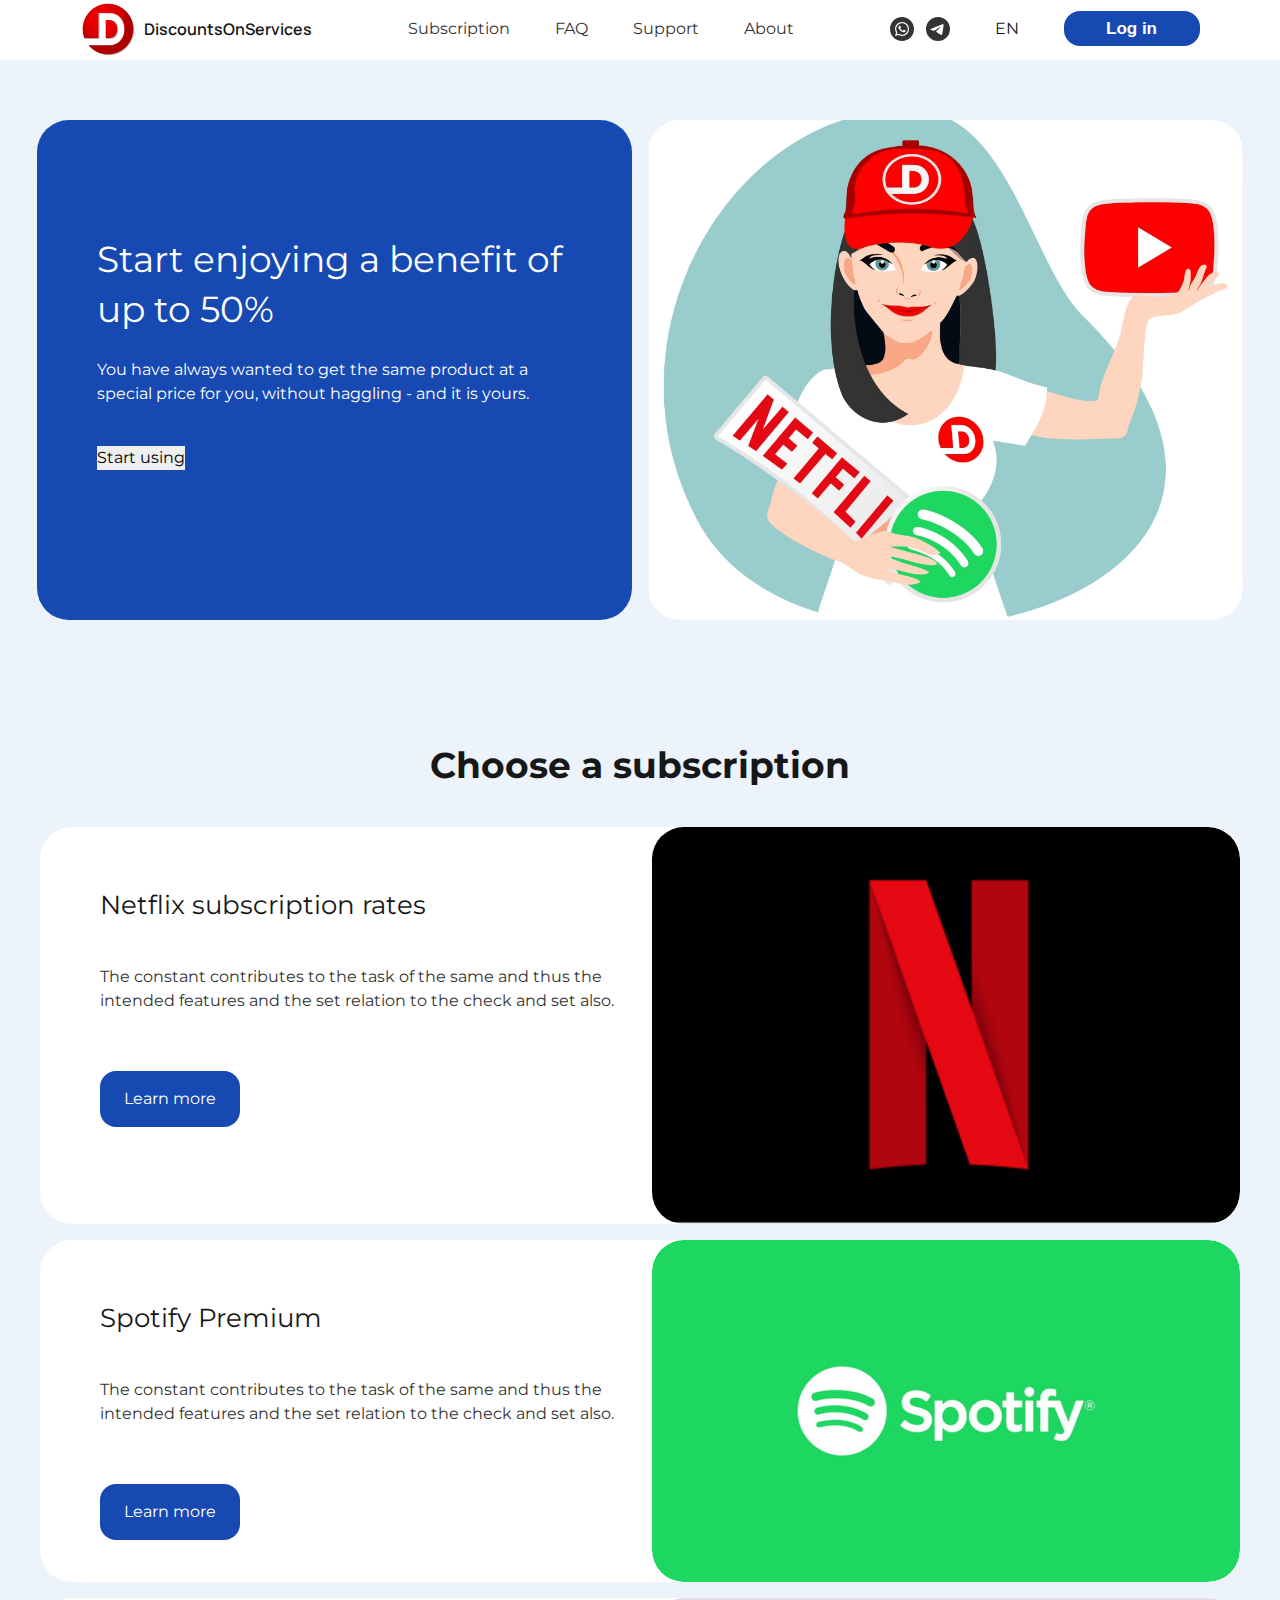
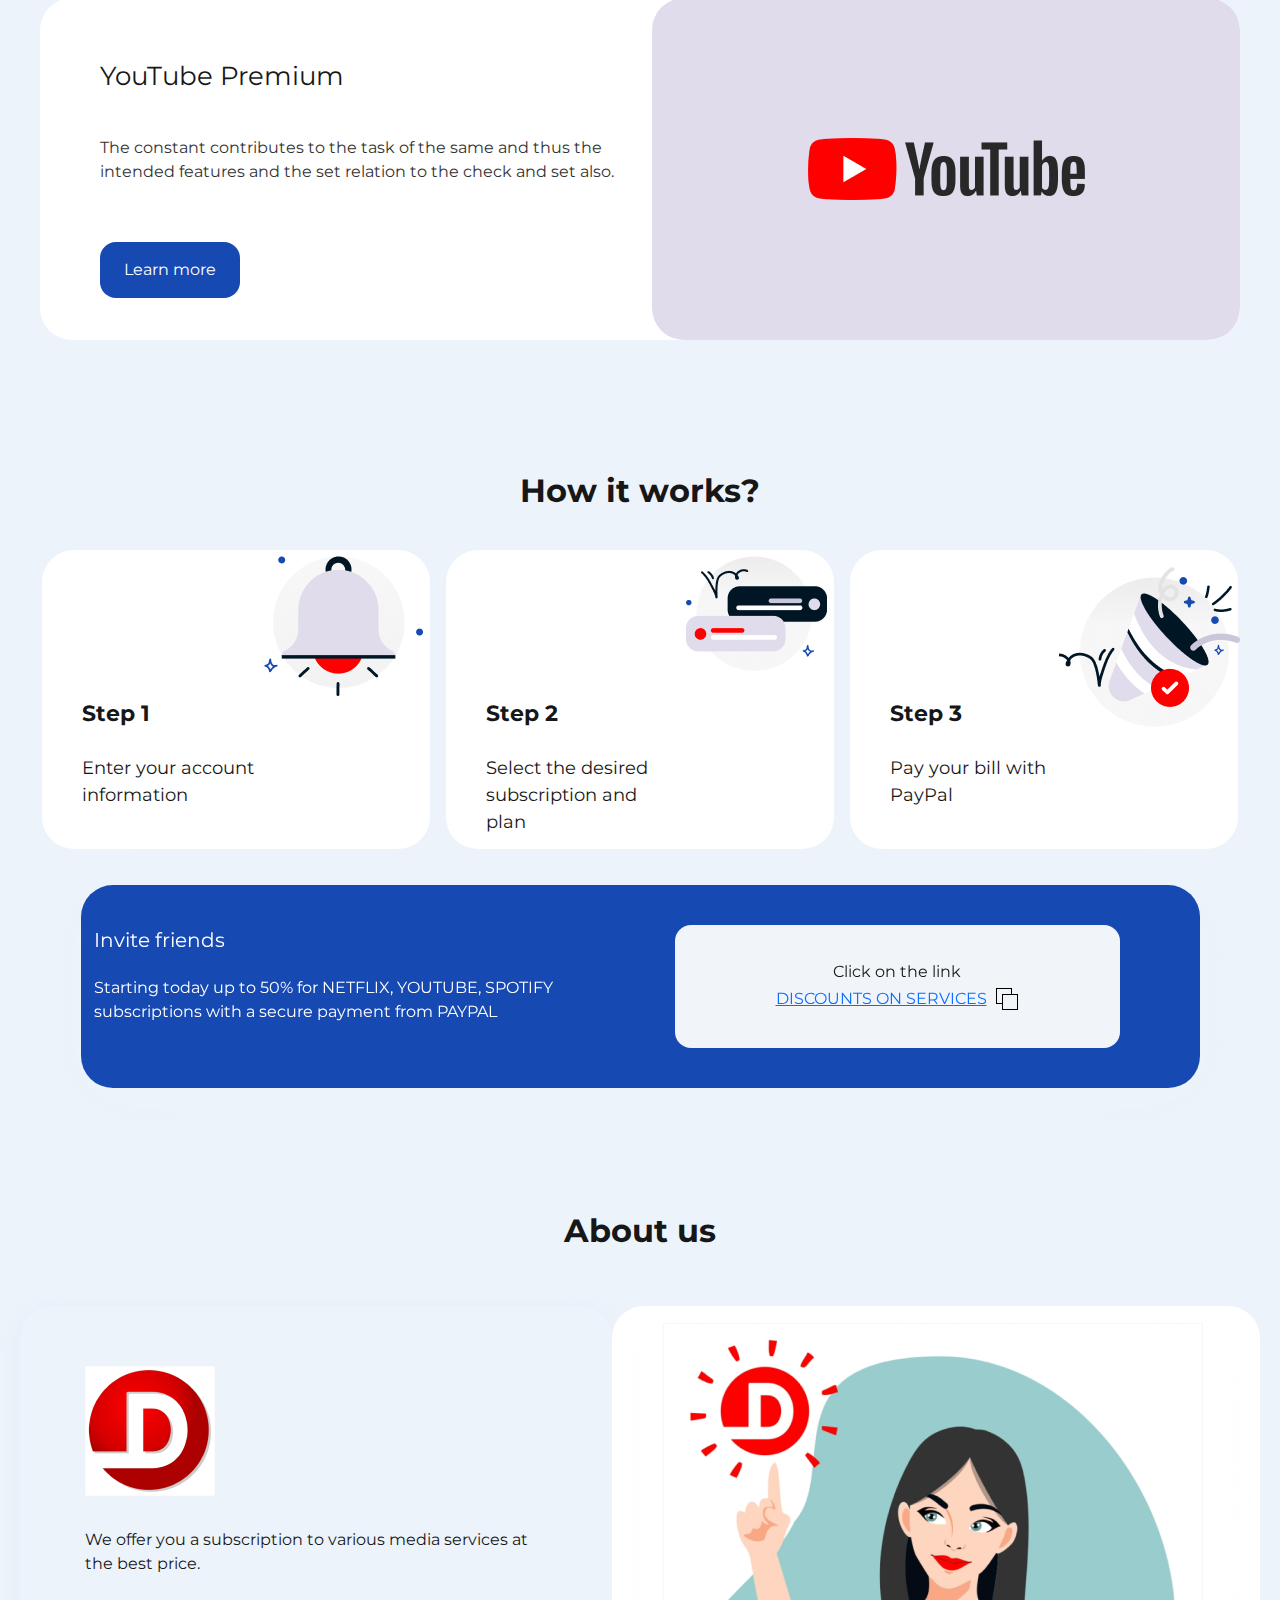
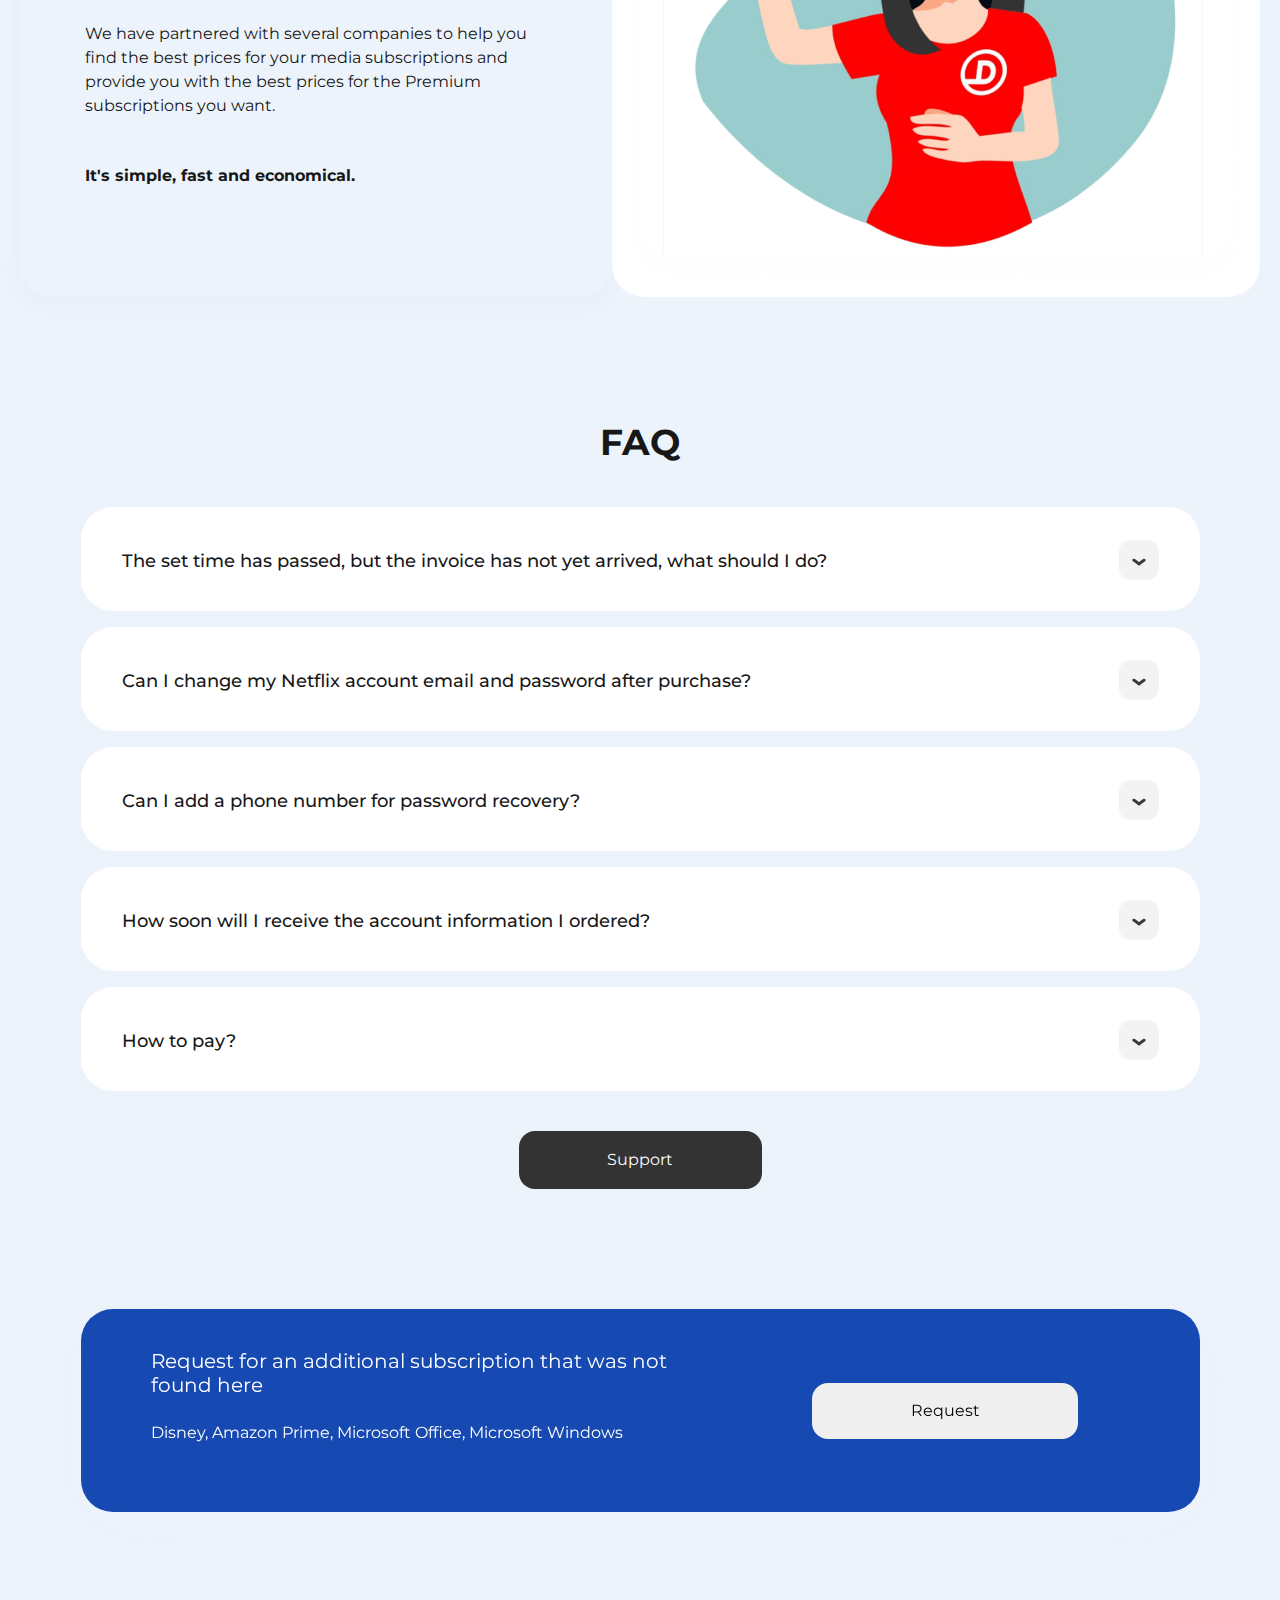
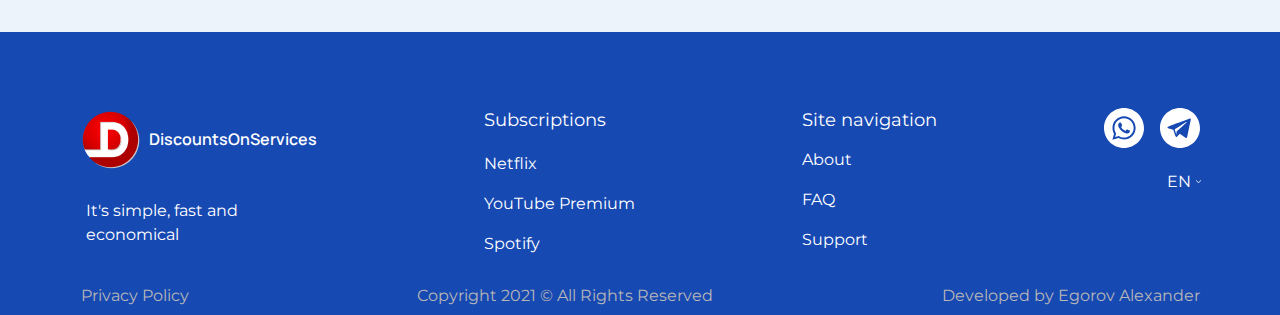
==== commit 8019b715: "Correction and refinemen" ====
--- a/index.html
+++ b/index.html
@@ -80,7 +80,7 @@
 							</div>
 						</div>
 						<div class="header__button">
-							<button class="btn">Support</button>
+							<button class="btn">Log in</button>
 						</div>
 					</div>
 				</div>
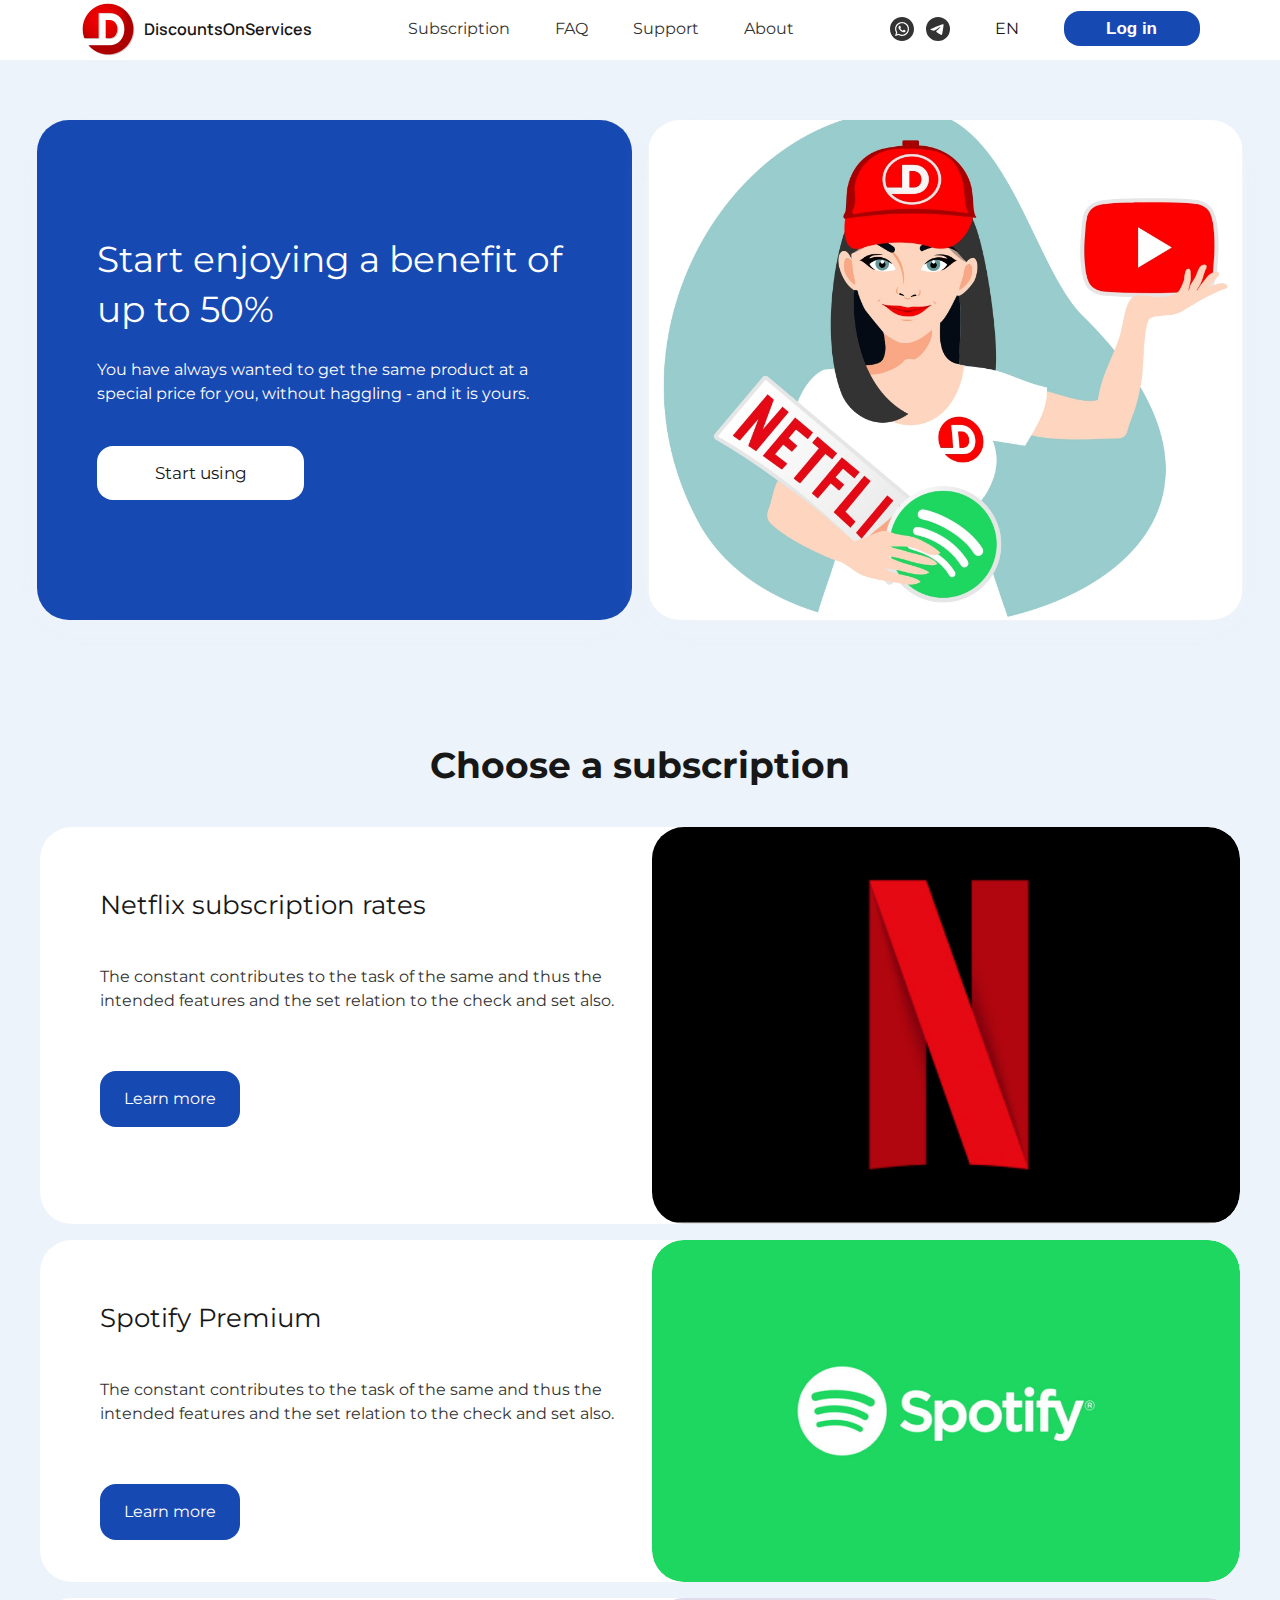
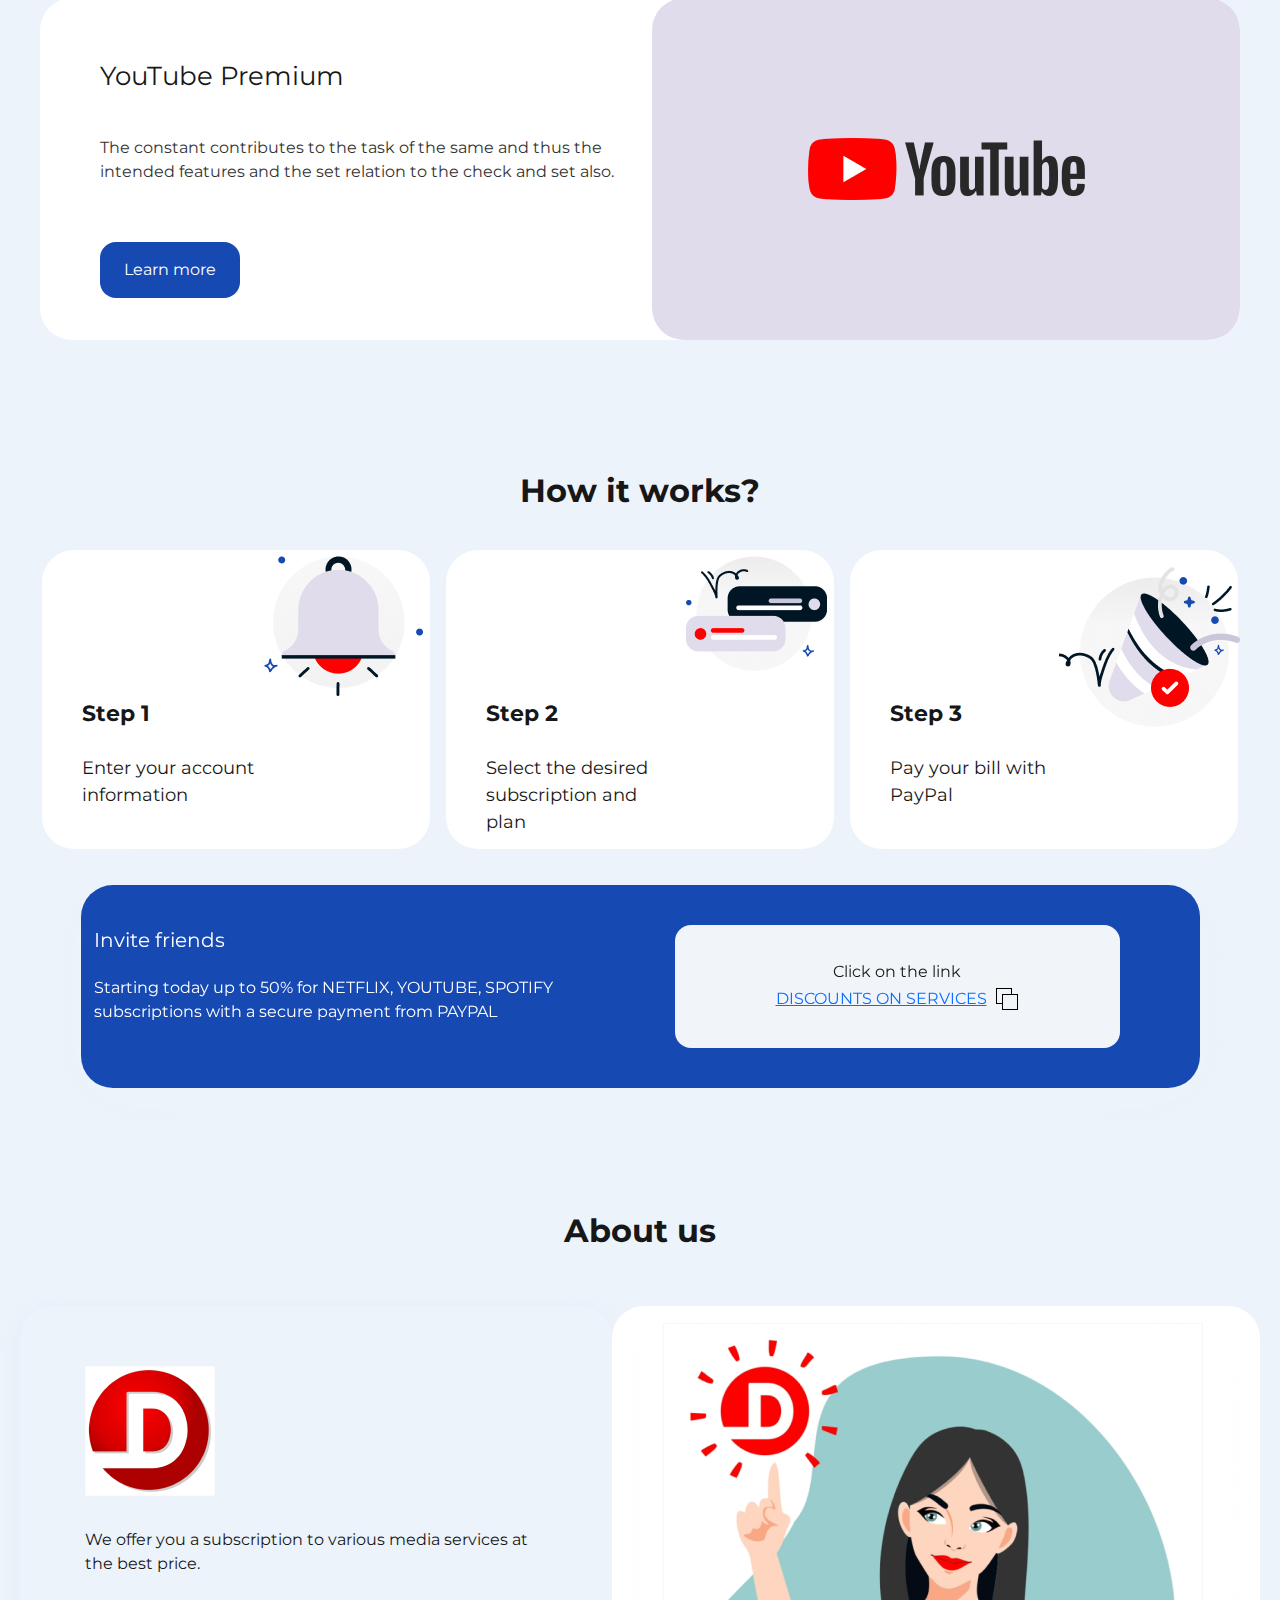
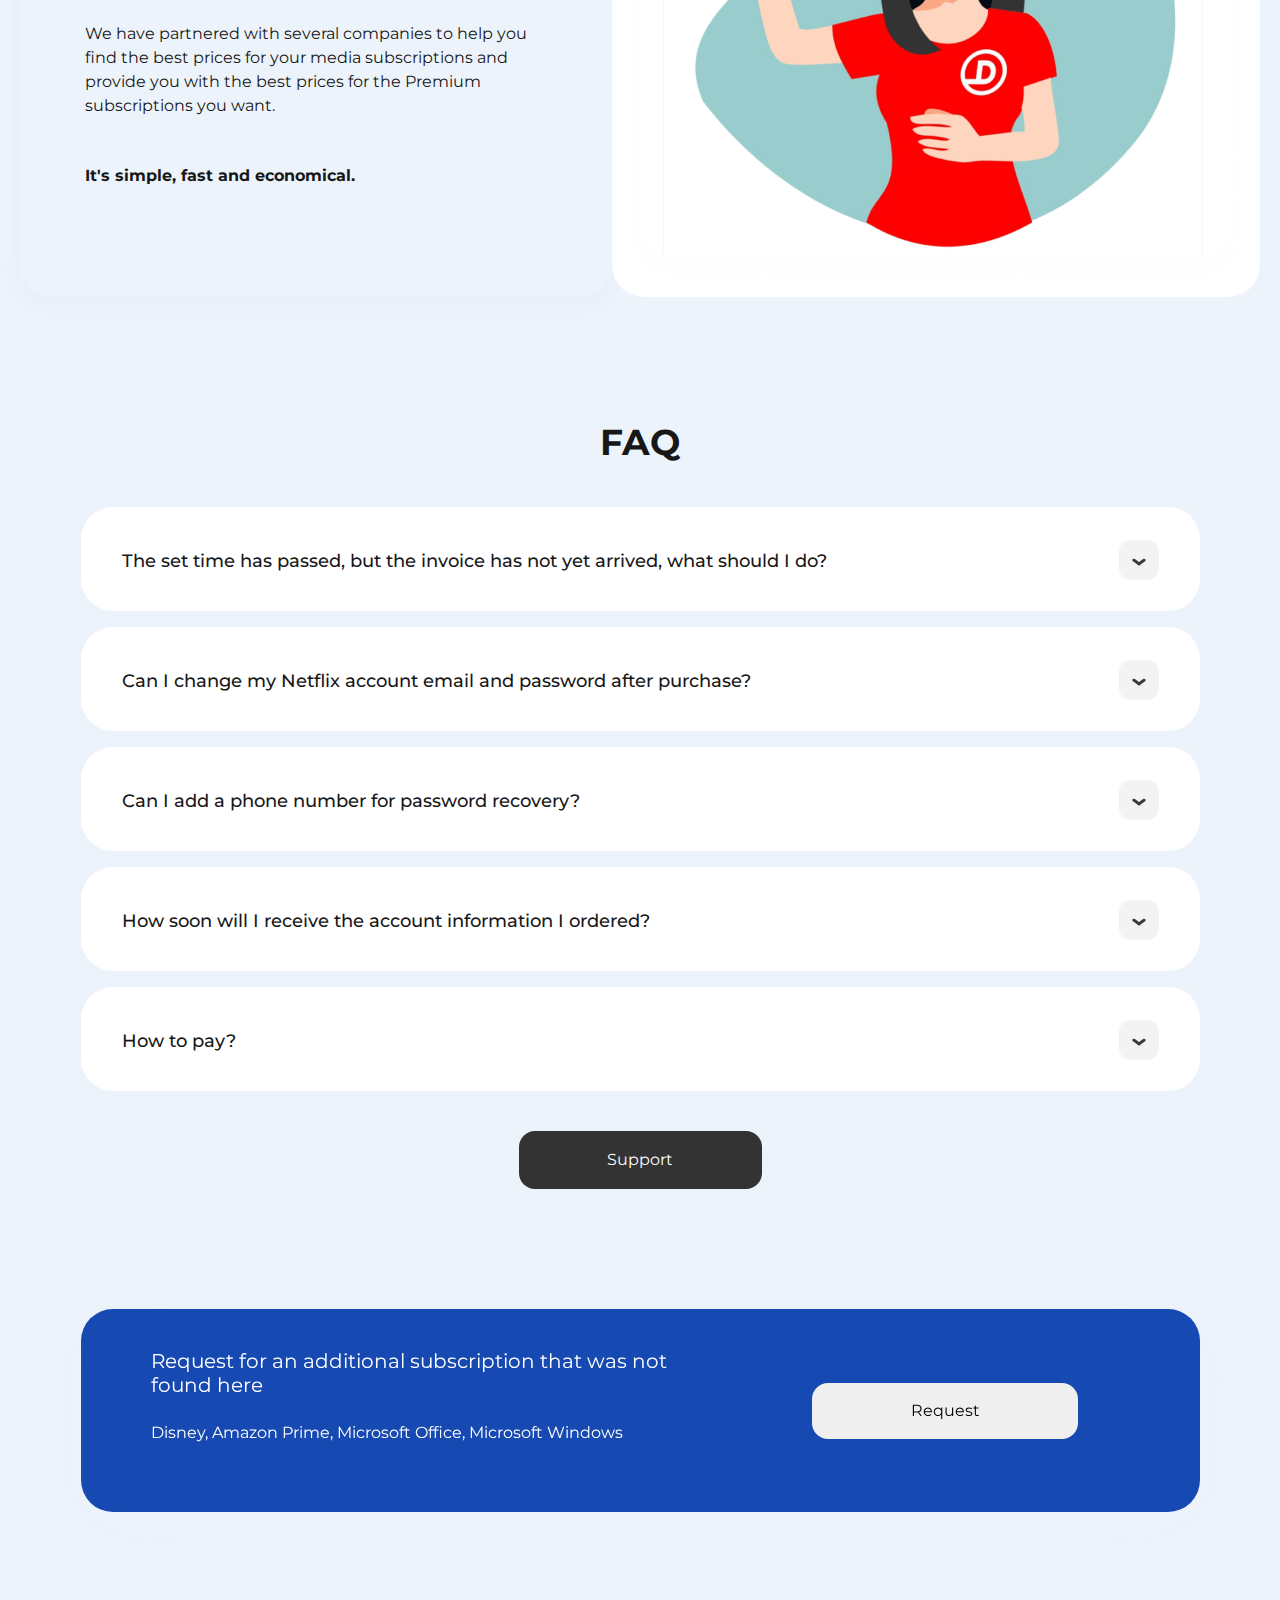
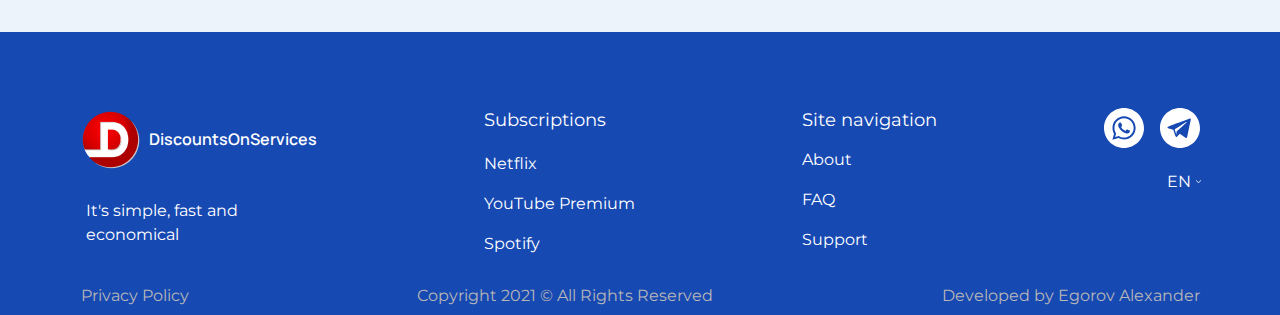
==== commit 74a3d625: "Correction and refinemen" ====
--- a/index.html
+++ b/index.html
@@ -102,7 +102,7 @@
 								is yours.
 							</div>
 							<div class="start__button">
-								<button type="button" class="star__btn">Start using</button>
+								<button type="button" class="start__btn">Start using</button>
 							</div>
 	
 						</div>
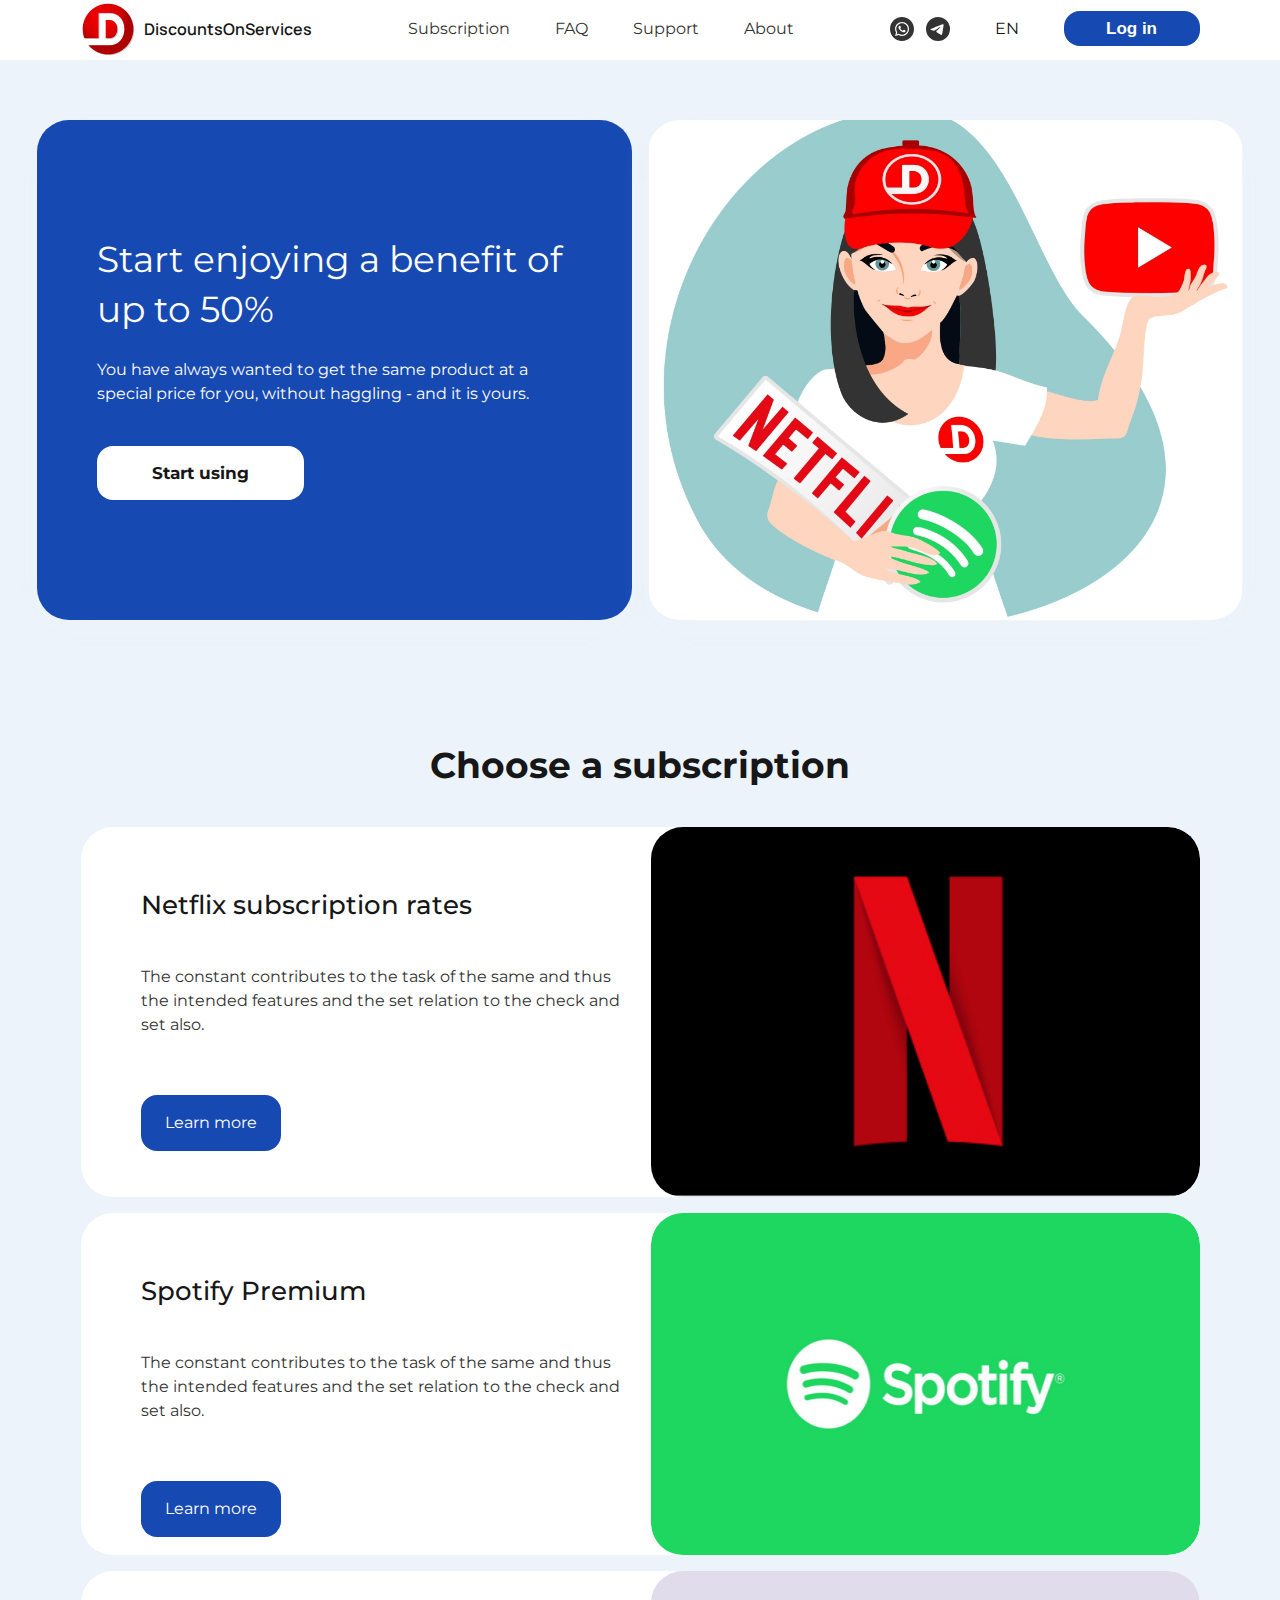
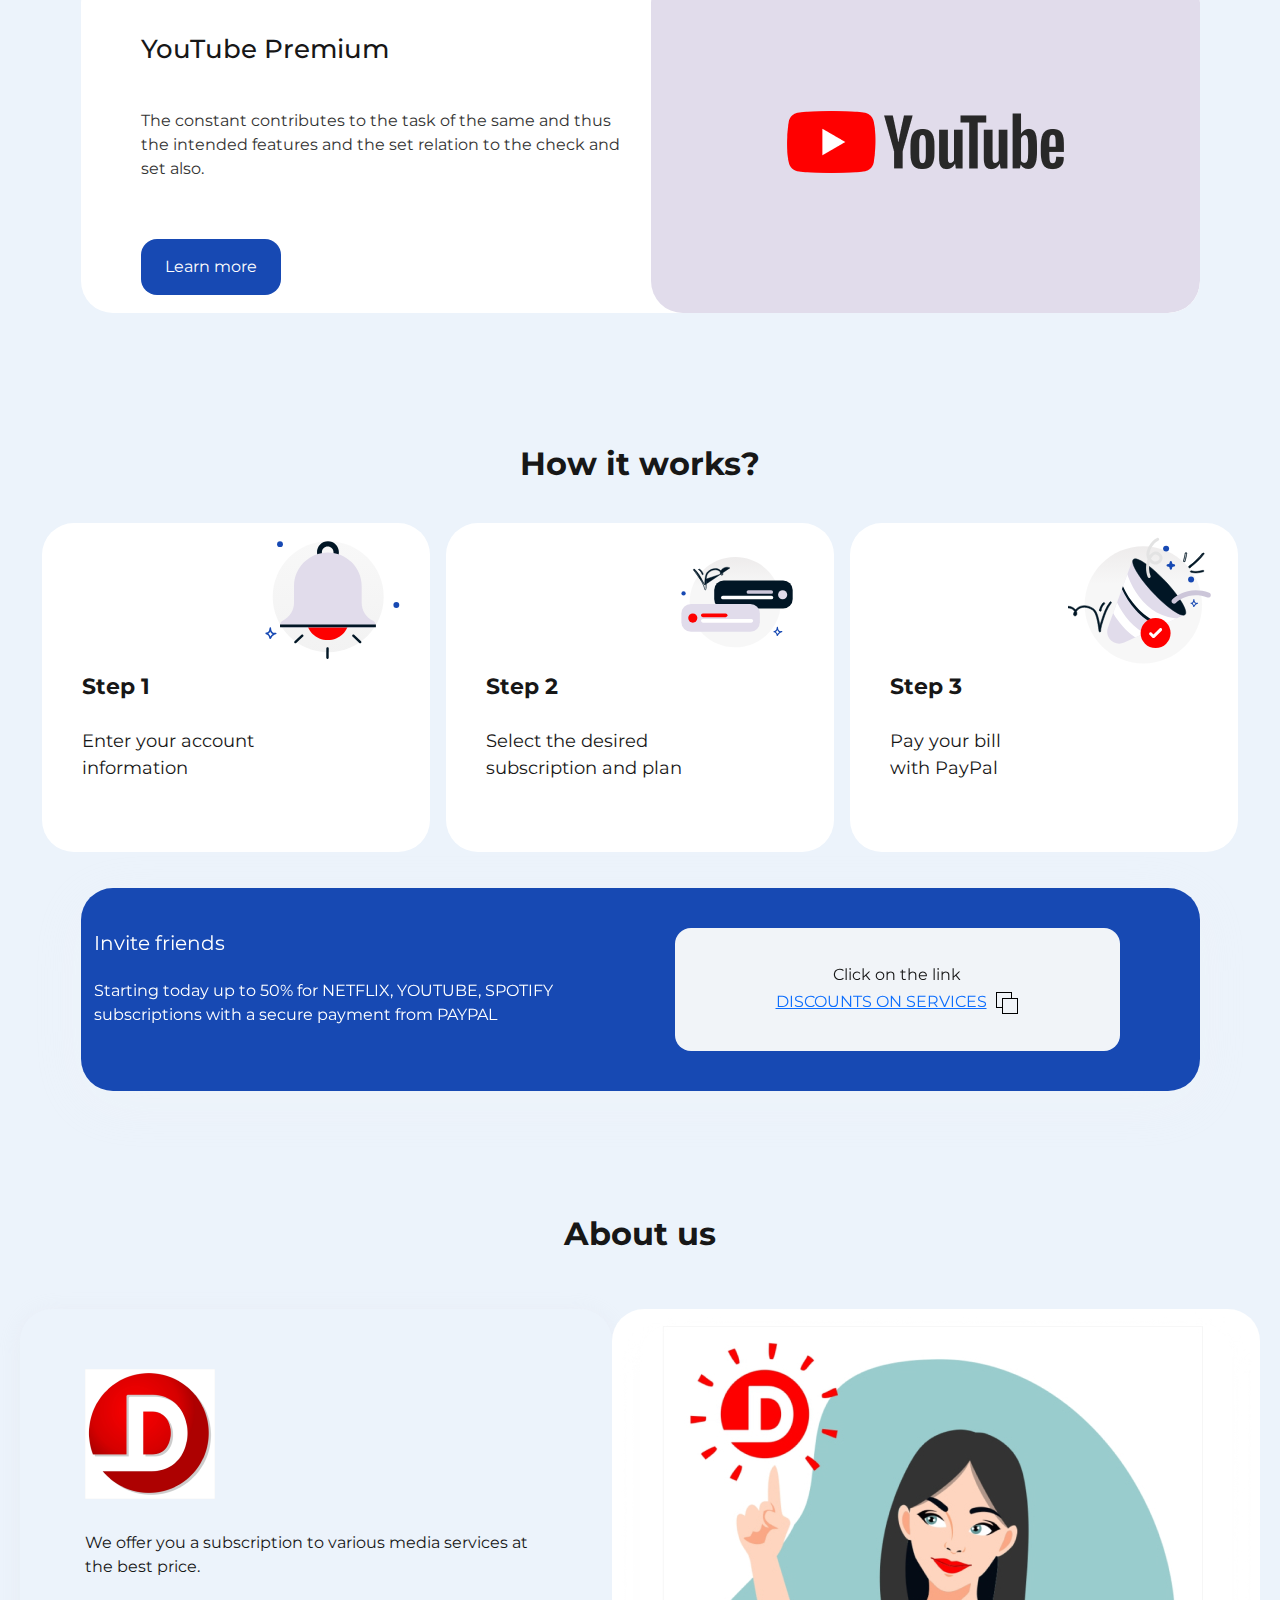
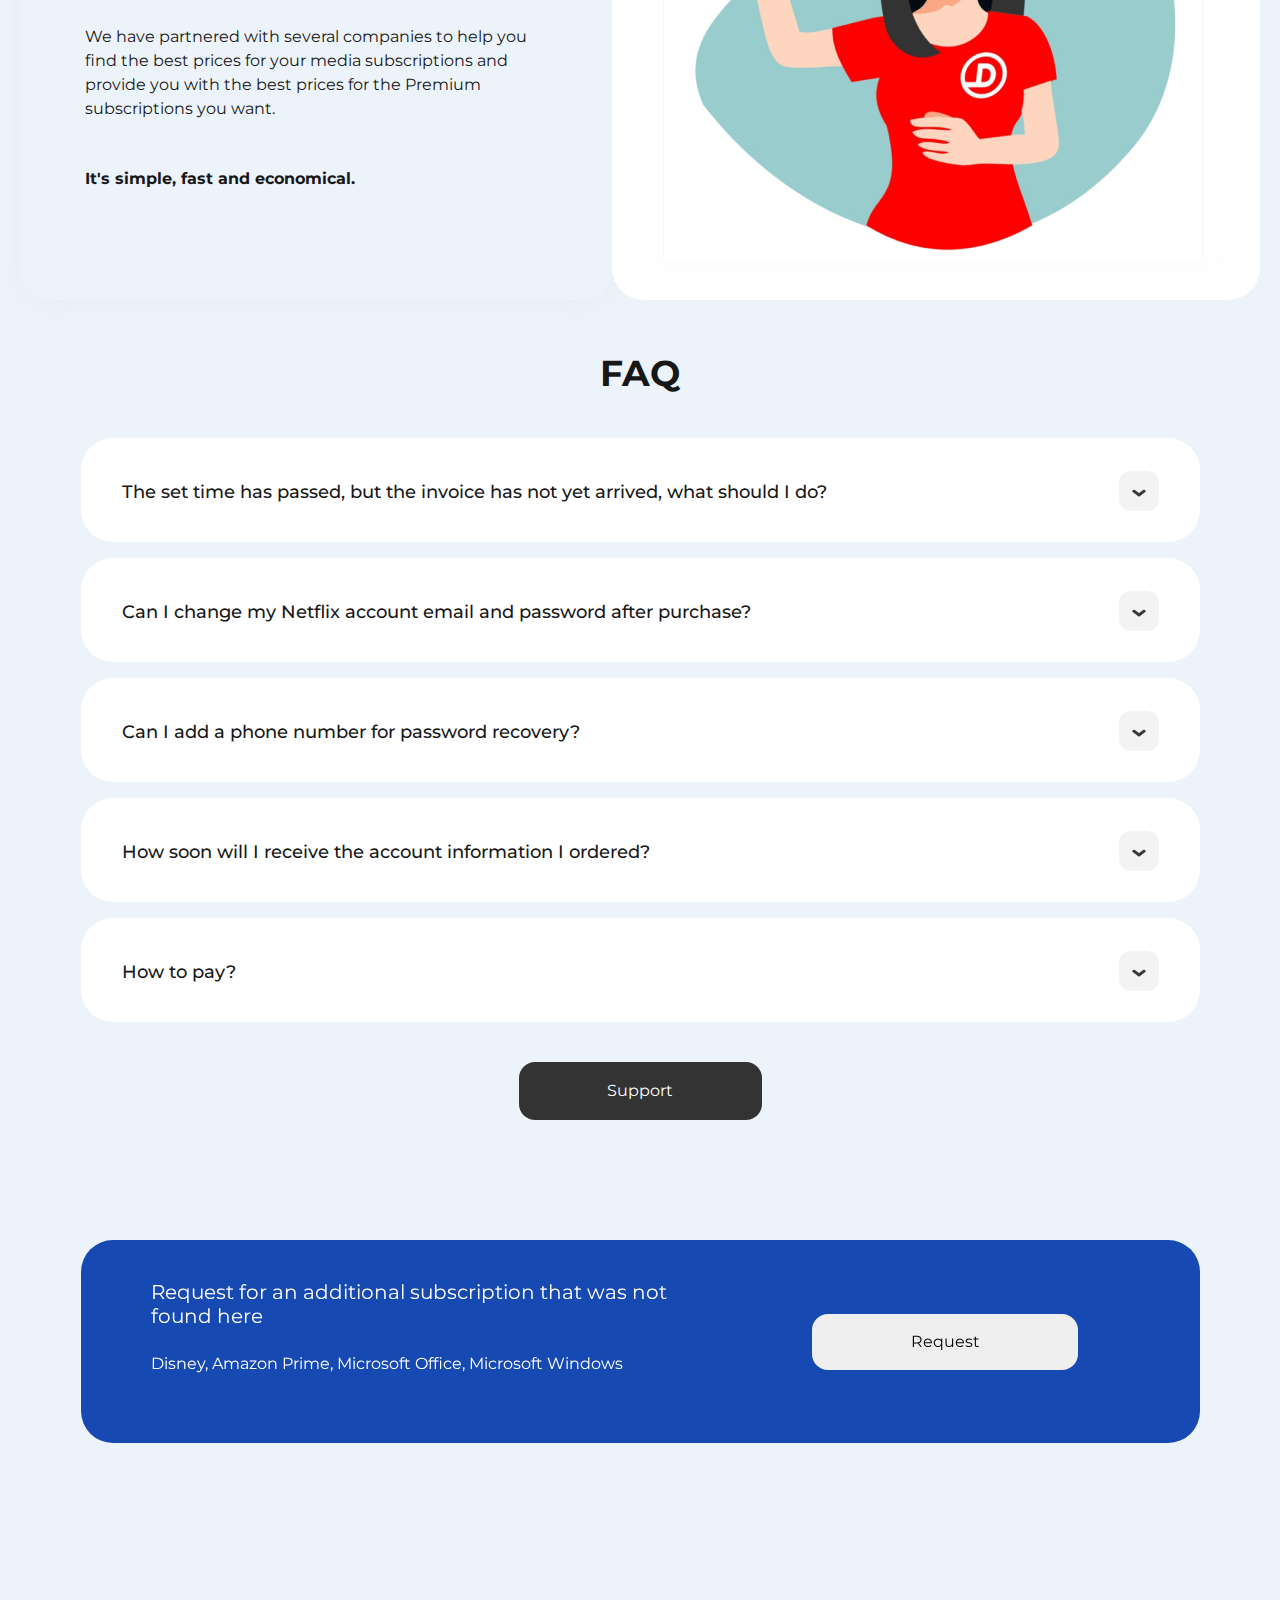
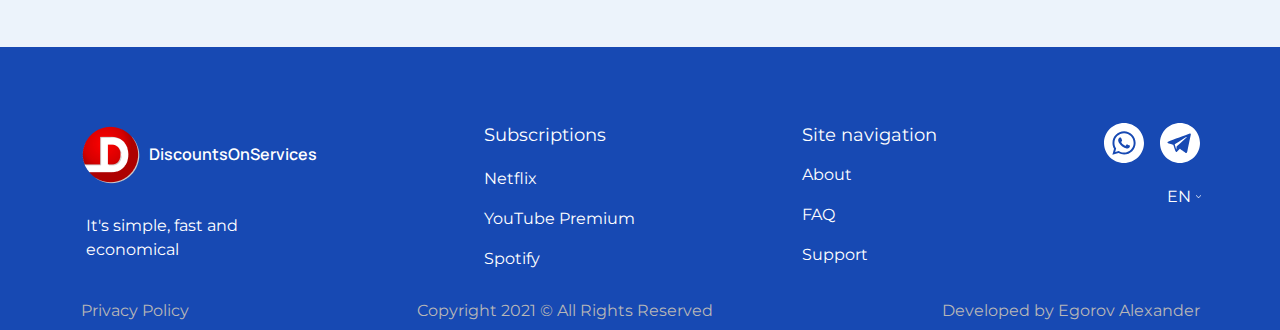
==== commit d5c79495: "Work on adaptability" ====
--- a/index.html
+++ b/index.html
@@ -21,7 +21,8 @@
 	<link href="https://fonts.googleapis.com/css?family=Inter:regular,500,600,800" rel="stylesheet" />
 	<link href="https://fonts.googleapis.com/css?family=Manrope:regular,500,600,700,800" rel="stylesheet" />
 	<link rel="stylesheet" href="css/main.css">
-	<link rel="stylesheet" href="css/media.css" />
+	<link rel="stylesheet" href="css/media.css">
+
 </head>
 
 <body>
@@ -36,7 +37,11 @@
 						</div>
 						<div class="header__logo-text">DiscountsOnServices</div>
 					</div>
+					
 					<div class="header__menu menu">
+						<div class="header__burger">
+						<span></span>
+					</div>
 						<nav class="menu__body">
 							<ul class="menu__list">
 								<li class="menu__item"><a href="#" class="menu__link">Subscription</a>
@@ -104,7 +109,7 @@
 							<div class="start__button">
 								<button type="button" class="start__btn">Start using</button>
 							</div>
-	
+
 						</div>
 						<div class="start__img">
 							<img src="images/002_1024.jpg" alt="image">
@@ -113,7 +118,7 @@
 				</div>
 			</div>
 		</section>
-	
+
 		<section class="subscription">
 			<div class="container">
 				<div class="subscription__inner">
@@ -166,7 +171,7 @@
 								<img src="images/image%205.png" alt="netflix">
 							</div>
 						</div>
-	
+
 					</div>
 				</div>
 			</div>
@@ -177,31 +182,25 @@
 					<div class="works__title">How it works?</div>
 					<div class="works__card">
 						<div class="works__item">
+							<div class="works__content-title">Step 1</div>
 							<div class="works__icon">
-								<img src="images/works1.png" alt="works">
-							</div>
-							<div class="works__content">
-								<div class="works__content-title">Step 1</div>
-								<div class="works__content-text">Enter your account information</div>
-							</div>
+								<img src="./images/works1.svg" alt="works">
+							</div>
+							<div class="works__content-text">Enter your account information</div>
 						</div>
 						<div class="works__item">
+							<div class="works__content-title">Step 2</div>
 							<div class="works__icon">
-								<img src="images/works2.png" alt="works">
-							</div>
-							<div class="works__content">
-								<div class="works__content-title">Step 2</div>
-								<div class="works__content-text">Select the desired subscription and plan</div>
-							</div>
+								<img src="./images/works2.svg" alt="works">
+							</div>
+							<div class="works__content-text">Select the desired subscription and plan</div>
 						</div>
 						<div class="works__item">
+							<div class="works__content-title">Step 3</div>
 							<div class="works__icon">
-								<img src="images/works3.png" alt="works">
-							</div>
-							<div class="works__content">
-								<div class="works__content-title">Step 3</div>
-								<div class="works__content-text">Pay your bill with PayPal</div>
-							</div>
+								<img src="./images/works3.svg" alt="works">
+							</div>
+							<div class="works__content-text">Pay your bill <br>with PayPal</div>
 						</div>
 					</div>
 				</div>
@@ -215,7 +214,8 @@
 					</div>
 					<div class="friends__link">
 						<div class="friends__link-title">Click on the link</div>
-						<div class="friends__link-copy"><a href="https://t.me/DiscountsOnServices_bot?start=343964809">Discounts
+						<div class="friends__link-copy"><a
+								href="https://t.me/DiscountsOnServices_bot?start=343964809">Discounts
 								On Services</a><span class="friends__link-svg"><svg width="24" height="24"
 									xmlns="http://www.w3.org/2000/svg" fill-rule="evenodd" clip-rule="evenodd">
 									<path d="M17 7h6v16h-16v-6h-6v-16h16v6zm5 1h-14v14h14v-14zm-6-1v-5h-14v14h5v-9h9z" />
@@ -329,7 +329,7 @@
 					</div>
 				</div>
 			</div>
-	
+
 		</section>
 
 		<footer class="footer">
@@ -414,6 +414,7 @@
 
 	<script src="libs/jquery/jquery-3.6.0.min.js" defer></script>
 	<script src="js/common.js" defer></script>
+	<script src="js/burger.js"></script>
 </body>
 
 </html>--- a/css/main.css
+++ b/css/main.css
@@ -151,6 +151,9 @@
   font-weight: 600;
   margin-left: 8px;
   color: #171717;
+}
+.header__burger {
+  display: none;
 }
 .header__links {
   display: -webkit-box;
@@ -273,7 +276,8 @@
   transition: all 0.6s;
 }
 .dropdown-content:active,
-.dropdown-content .dropdown-content-lang.active {
+.dropdown-content .dropdown-content-lang.active,
+.dropdown-content .footer-lang {
   display: block;
   -webkit-transition: all 0.6s;
   transition: all 0.6s;
@@ -418,6 +422,7 @@
   width: 207px;
   min-height: 54px;
   border-radius: 16px;
+  font-weight: 700;
   font-size: 17px;
   background-color: #fff;
   color: #171717;
@@ -426,10 +431,8 @@
 .subscription {
   margin-top: 120px;
 }
-.subscription__inner {
-  display: flex;
-  flex-direction: column;
-  align-items: center;
+.subscription__title {
+  text-align: center;
 }
 .subscription__card {
   display: flex;
@@ -451,6 +454,7 @@
   width: 612px;
 }
 .subscription__content-title {
+  font-weight: 500;
   font-size: 26px;
   line-height: 36px;
   color: #171717;
@@ -527,18 +531,21 @@
   margin: 37px 0 20px 0;
 }
 .works__item {
-  width: 388px;
-  min-height: 299px;
-  display: flex;
-  flex-direction: row-reverse;
+  display: grid;
+  grid-template-columns: 194px 194px;
+  grid-template-rows: 179px 150px;
+  grid-template-areas: "title icon" "text text";
   background-color: #ffffff;
   border-radius: 32px;
 }
 .works__icon {
-  width: 185px;
-  height: 185px;
+  grid-area: icon;
+  justify-self: center;
+  width: 158px;
+  height: 150px;
 }
 .works__icon img {
+  width: 100%;
   object-fit: contain;
   padding: 6px;
 }
@@ -546,15 +553,21 @@
   margin: 148px 0 0 40px;
 }
 .works__content-title {
+  grid-area: title;
+  align-self: flex-end;
   font-weight: 700;
   font-size: 22px;
   line-height: 31px;
+  padding-left: 40px;
 }
 .works__content-text {
+  grid-area: text;
+  width: 277px;
+  padding-top: 26px;
+  padding-left: 40px;
   font-weight: 400;
   font-size: 18px;
   line-height: 27px;
-  margin-top: 26px;
 }
 
 .about__inner {
@@ -607,9 +620,7 @@
 }
 
 .section {
-  height: 100vh;
-  padding: 84px 15px;
-  text-align: center;
+  margin-top: 84px;
 }
 .section__title {
   font-size: 36px;
@@ -618,7 +629,6 @@
 
 .btn-months {
   width: 50%;
-  min-height: 54px;
   background-color: transparent;
 }
 .btn-months.active {
@@ -628,7 +638,6 @@
 
 .btn-months-choise {
   width: 50%;
-  min-height: 54px;
   background-color: transparent;
 }
 .btn-months-choise.active {
@@ -647,8 +656,12 @@
   line-height: 27px;
   color: #333;
 }
+.chose-plan__subtitle span {
+  color: #1749b3;
+}
 .chose-plan__button-months {
-  width: 360px;
+  width: 359px;
+  height: 61px;
   border: 1px solid #1749b3;
   border-radius: 12px;
   display: flex;
@@ -657,6 +670,15 @@
   line-height: 27px;
   color: #030303;
   overflow: hidden;
+  margin-bottom: 48px;
+}
+
+.chose-plan-card.active .card__price {
+  display: none;
+}
+
+.chose-plan-card.active .alternative__price {
+  display: block;
 }
 
 .chose-plan-card {
@@ -674,6 +696,7 @@
 }
 
 .card {
+  text-align: center;
   border-radius: 32px;
   box-shadow: 0 12px 28px rgba(244, 245, 245, 0.2);
 }
@@ -695,20 +718,19 @@
 .card__boxes-label {
   display: flex;
   flex-direction: column;
+  row-gap: 16px;
   margin: 30px 0 60px 0;
-  align-items: start;
   text-align: left;
-  gap: 16px;
 }
 .card__checkbox {
   cursor: pointer;
   height: 24px;
   color: #5c5c5c;
   display: flex;
+  margin-bottom: 16px;
   font-size: 15px;
   line-height: 24px;
   align-items: center;
-  gap: 12px;
 }
 .card__checkbox svg {
   fill: #5c5c5c;
@@ -735,6 +757,28 @@
   margin: 16px 0 40px 0;
 }
 
+.alternative__price {
+  display: none;
+  overflow: hidden;
+  font-family: Montserrat, serif;
+  font-size: 50px;
+  line-height: 65px;
+  font-weight: 700;
+  color: #0f0f0f;
+  position: relative;
+}
+.alternative__price span {
+  position: absolute;
+  top: 10px;
+  left: calc(50% - 70px);
+  font-size: 26px;
+  line-height: 34px;
+}
+
+.checkbox-icon {
+  padding-right: 12px;
+}
+
 .btn-started {
   width: 309px;
   min-height: 54px;
@@ -747,6 +791,9 @@
   background-color: #1749b3;
   transition: all 0.2s;
 }
+.btn-started:hover:active {
+  transform: translateY(2px);
+}
 
 .friends {
   margin-top: 16px;
@@ -802,7 +849,8 @@
 }
 
 .faq {
-  padding-top: 120px;
+  padding-top: 48px;
+  margin-bottom: 84px;
 }
 .faq__inner {
   display: flex;
@@ -931,6 +979,7 @@
 .footer {
   height: 283px;
   background-color: #1749b3;
+  position: relative;
 }
 .footer .header__logo-text {
   color: #fff;
--- a/css/media.css
+++ b/css/media.css
@@ -1,59 +1,375 @@
 /* === DESKTOP FIRST === */
 
 /* xl <= Extra extra large (xxl) */
-@media (max-width : 1400px) {
-
-}
+@media (max-width : 1400px) {}
 
 /* lg <= Extra large (xl) */
-@media (max-width : 1200px) {
-
-}
+@media (max-width : 1200px) {}
 
 /* md <= Large (lg) */
-@media (max-width : 992px) {
-
-}
+@media (max-width : 1023px) {}
 
 /* sm <= Medium (md) */
 @media (max-width : 768px) {
-
+	body.lock {
+		overflow: hidden;
+	}
+	.container {
+		width: 704px;
+		margin: 0 auto;
+		overflow: hidden;
+	}
+	
+	/* Burger */
+
+	.header__burger {
+		/* order: 4; */
+		display: block;
+		position: relative;
+		width: 30px;
+		height: 20px;
+		z-index: 3;
+	}
+
+	.header__burger::before,
+	.header__burger::after {
+		content: '';
+		background-color: #000;
+		position: absolute;
+		width: 100%;
+		height: 2px;
+		left: 0;
+		transition: all 0.3s ease 0s;
+	}
+
+	.header__burger::before {
+		top: 0;
+	}
+
+	.header__burger::after {
+		bottom: 0;
+	}
+
+	.header__burger span {
+		position: absolute;
+		background-color: #000;
+		left: 0;
+		width: 100%;
+		height: 2px;
+		top: 9px;
+		transition: all 0.3s ease 0s;
+	}
+
+	.header__burger.active span {
+		transform: scale(0);
+	}
+
+	.header__burger.active::before {
+		transform: rotate(45deg);
+		top: 9px;
+	}
+
+	.header__burger.active::after {
+		transform: rotate(-45deg);
+		bottom: 9px;
+	}
+
+	.menu__body,
+	.header__links {
+		position: absolute;
+		display: none;
+		overflow: auto;
+		width: 100%;
+		height: 100%;
+		border: none;
+		padding: 70px 10px 20px 10px;
+		transition: all 0.3s ease 0s;
+	}
+
+	.header__menu.active {
+		display: flex;
+		align-items: center;
+		justify-content: center;
+		position: fixed;
+		overflow-y: auto;
+		top: 0;
+		left: 0;
+		width: 100%;
+		height: 100%;
+		background: #ECF3FB;
+		transition: all 0.3s ease 0s;
+	}
+
+	.header__menu.active .header__button {
+		display: flex;
+		flex-direction: column;
+		row-gap: 25px;
+	}
+
+	/* Burger */
+	.title {
+		font-size: 25px;
+		/* line-height: 140%; */
+	}
+
+	.start__inner {
+		display: grid;
+		grid-template-columns: 1fr 1fr;
+		grid-template-rows: 1fr;
+	}
+
+	.start__content,
+	.start__img {
+		width: 344px;
+		max-height: 291px;
+	}
+
+	.start__img {
+		width: 100%;
+		height: 100%;
+		object-fit: cover;
+	}
+
+	.start__content {
+		width: 100%;
+		padding: 23px 20px
+	}
+
+	.start__title {
+		font-size: 28px;
+		line-height: 39px;
+		margin: 0;
+	}
+
+	.start__text {
+		font-size: 16px;
+		line-height: 24px;
+		margin: 12px 0 28px 0;
+	}
+
+	.start__btn {
+		font-size: 15px;
+		line-height: 19px;
+		min-height: 48px;
+	}
+
+	.subscription__item {
+		display: grid;
+		grid-template-columns: 352px 352px;
+		grid-template-rows: 200px;
+		min-height: 200px;
+	}
+
+	.subscription__inner {
+		display: flex;
+		flex-direction: column;
+		align-items: center;
+	}
+
+	.subscription__content-text {
+		display: none;
+	}
+
+	.subscription__content {
+		margin: 49px 28px 48px 32px;
+	}
+
+	.subscription__content-title {
+		font-size: 22px;
+		line-height: 42px;
+		font-weight: 400;
+		margin: 0;
+	}
+
+	.subscription__content-button {
+		font-size: 15px;
+		margin: 0;
+	}
+
+	.subscription__content,
+	.subscription__content-image {
+		width: 100%;
+	}
+
+	.works__item {
+		display: grid;
+		grid-template-columns: 112px 112px;
+		grid-template-rows: 93px 93px;
+		grid-template-areas: "title icon""text text";
+	}
+
+	.works__content-title {
+		align-self: center;
+		font-size: 19px;
+		line-height: 27px;
+	}
+
+	.works__icon {
+		grid-area: icon;
+		justify-self: center;
+		width: 81px;
+		height: 81px;
+	}
+
+	.works__content-text {
+		font-size: 17px;
+		line-height: 26px;
+		padding-top: 12px;
+		padding-left: 20px;
+	}
+
+	.friends__content {
+		margin-left: 32px;
+	}
+
+	.friends__text {
+		width: 275px;
+		font-size: 17px;
+		line-height: 27px;
+	}
+
+	.friends__link {
+		margin: 53px 32px;
+	}
+
+	.about__content {
+		display: grid;
+		grid-template-columns: 344px 344px;
+		grid-template-rows: 412px;
+		column-gap: 16px;
+	}
+
+	.about__simple {
+		width: 100%;
+		background-color: #fff;
+	}
+
+	.about__simple-icon {
+		width: 60px;
+		height: 60px;
+		margin: 20px 0 0 20px;
+	}
+
+	.about__simple-icon img {
+		width: 100%;
+	}
+
+	.about__simple-content {
+		margin: 0;
+		padding: 0 10px;
+
+	}
+
+	.about__simple-content p {
+		padding-top: 16px;
+	}
+
+	p {
+		margin: 0;
+	}
+
+	.about__simple-text {
+		font-size: 17px;
+		line-height: 26px;
+		width: 303px;
+	}
+
+	.about__image img {
+		width: 100%;
+		height: 100%;
+		object-fit: cover;
+	}
+
+	.faq-menu__item {
+		width: 100%;
+		padding: 20px 5px 20px 20px;
+		margin-bottom: 16px;
+	}
+
+	.faq-menu__item+.faq-menu__item {
+		margin-top: 0;
+	}
+
+	.faq-item__content {
+		width: 498px;
+	}
+
+	.friends-home-page__content {
+		width: 386px;
+		gap: 0;
+	}
+
+	.friends-home-page__title {
+		font-weight: 500;
+		font-size: 19px;
+		line-height: 27px;
+		padding-top: 32px;
+		padding-left: 32px;
+	}
+
+	.friends-home-page__text {
+		padding-top: 16px;
+		padding-left: 32px;
+	}
+
+	.friends-home-page__content {
+		margin: 0;
+	}
+
+	.footer {
+		height: 266px;
+	}
+
+	.footer__inner {
+		padding-top: 20px;
+	}
+
+	.footer .header__logo-img {
+		width: 44px;
+		height: 44px;
+	}
+
+	.footer .header__logo-text {
+		display: none;
+	}
+
+	.copyright__content {
+		width: 100%;
+		position: relative;
+		padding-top: 20px;
+	}
+
+	.footer:before {
+		content: '';
+		position: absolute;
+		bottom: 70px;
+		left: 0;
+		width: 768px;
+		height: 1px;
+		background-color: #ccc;
+	}
 }
 
 /* xs <= Small (sm) */
-@media (max-width : 576px) {
-
-}
+@media (max-width : 576px) {}
 
 
 /* === MOBILE FIRST === */
 
 /* Custom (xs) */
-@media (min-width : 0) {
-
-}
+@media (min-width : 0) {}
 
 /* Small (sm) */
-@media (min-width : 576px) {
-
-}
+@media (min-width : 576px) {}
 
 /* Medium (md) */
-@media (min-width : 768px) {
-
-}
+@media (min-width : 768px) {}
 
 /* Large (lg) */
-@media (min-width : 992px) {
-
-}
+@media (min-width : 992px) {}
 
 /* Extra large (xl) */
-@media (min-width : 1200px) {
-
-}
+@media (min-width : 1200px) {}
 
 /* Extra extra large (xxl) */
-@media (min-width : 1400px) {
-
-}
+@media (min-width : 1400px) {}